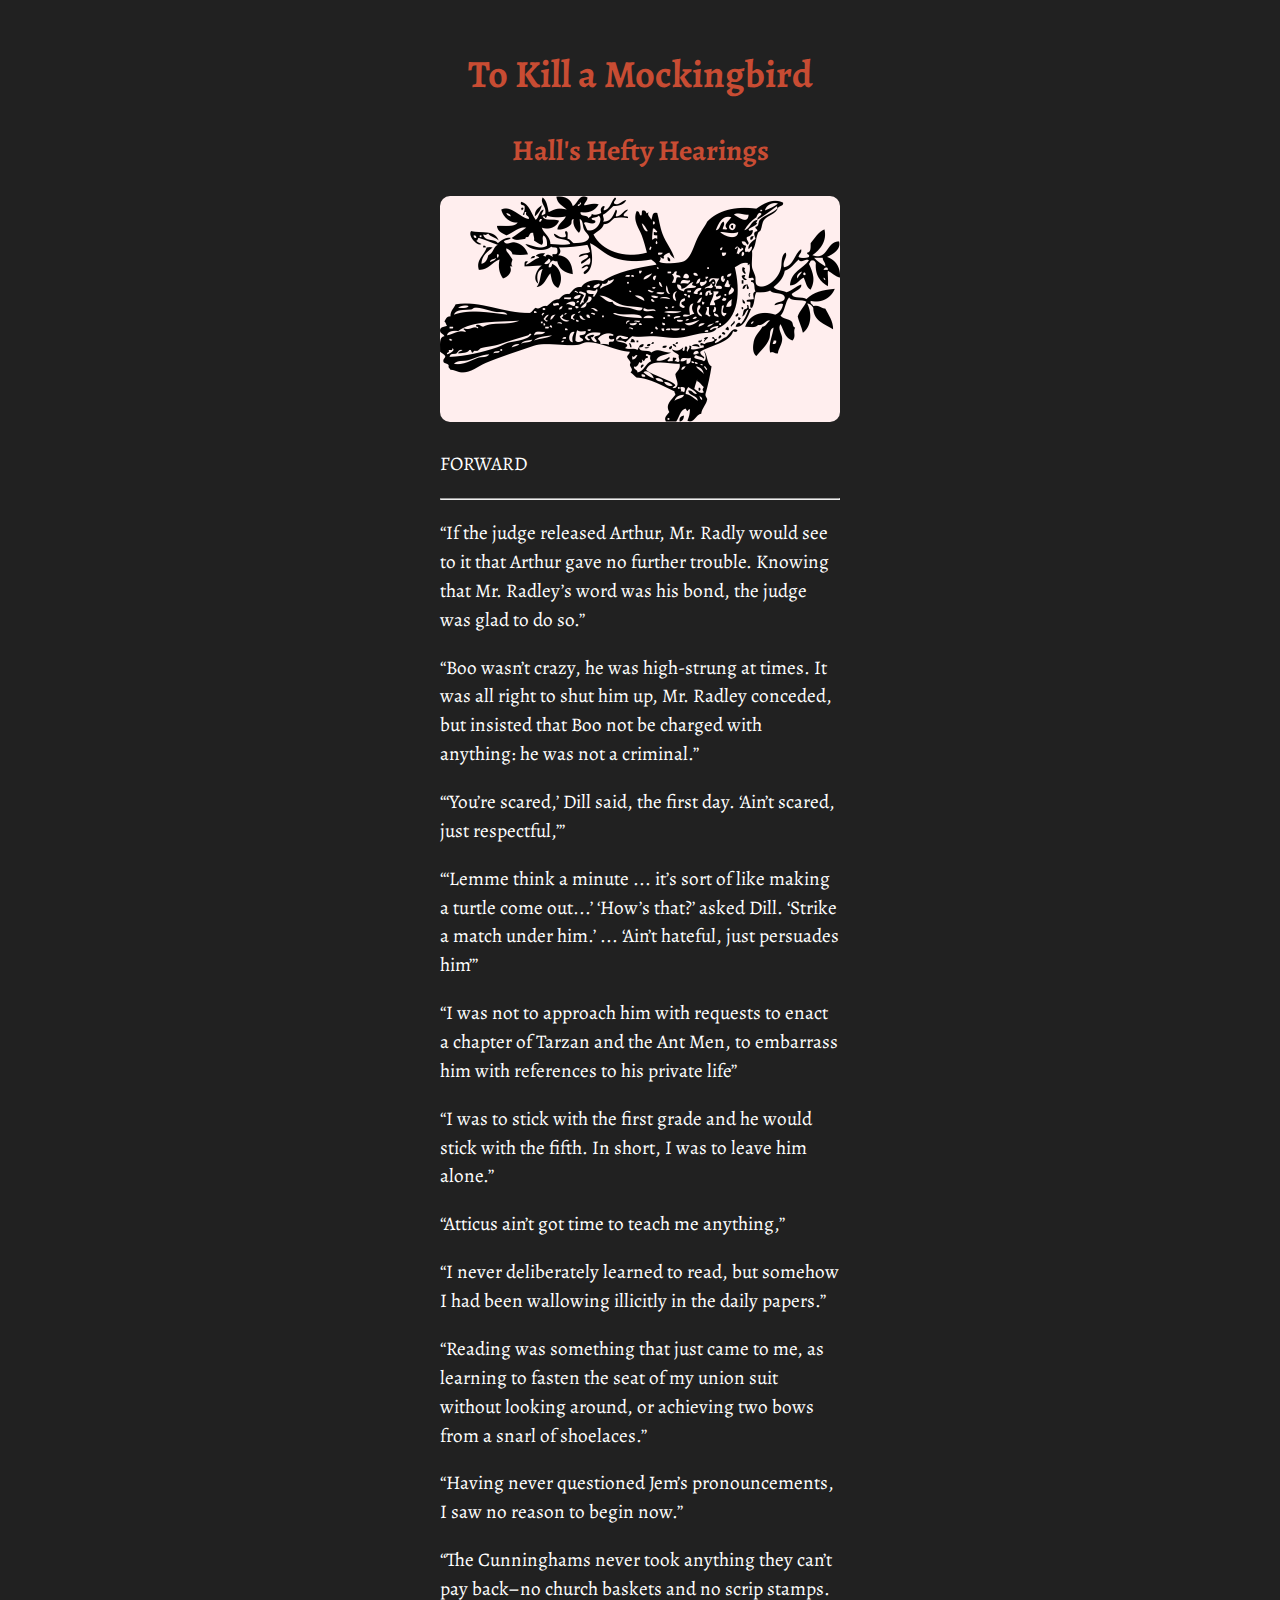
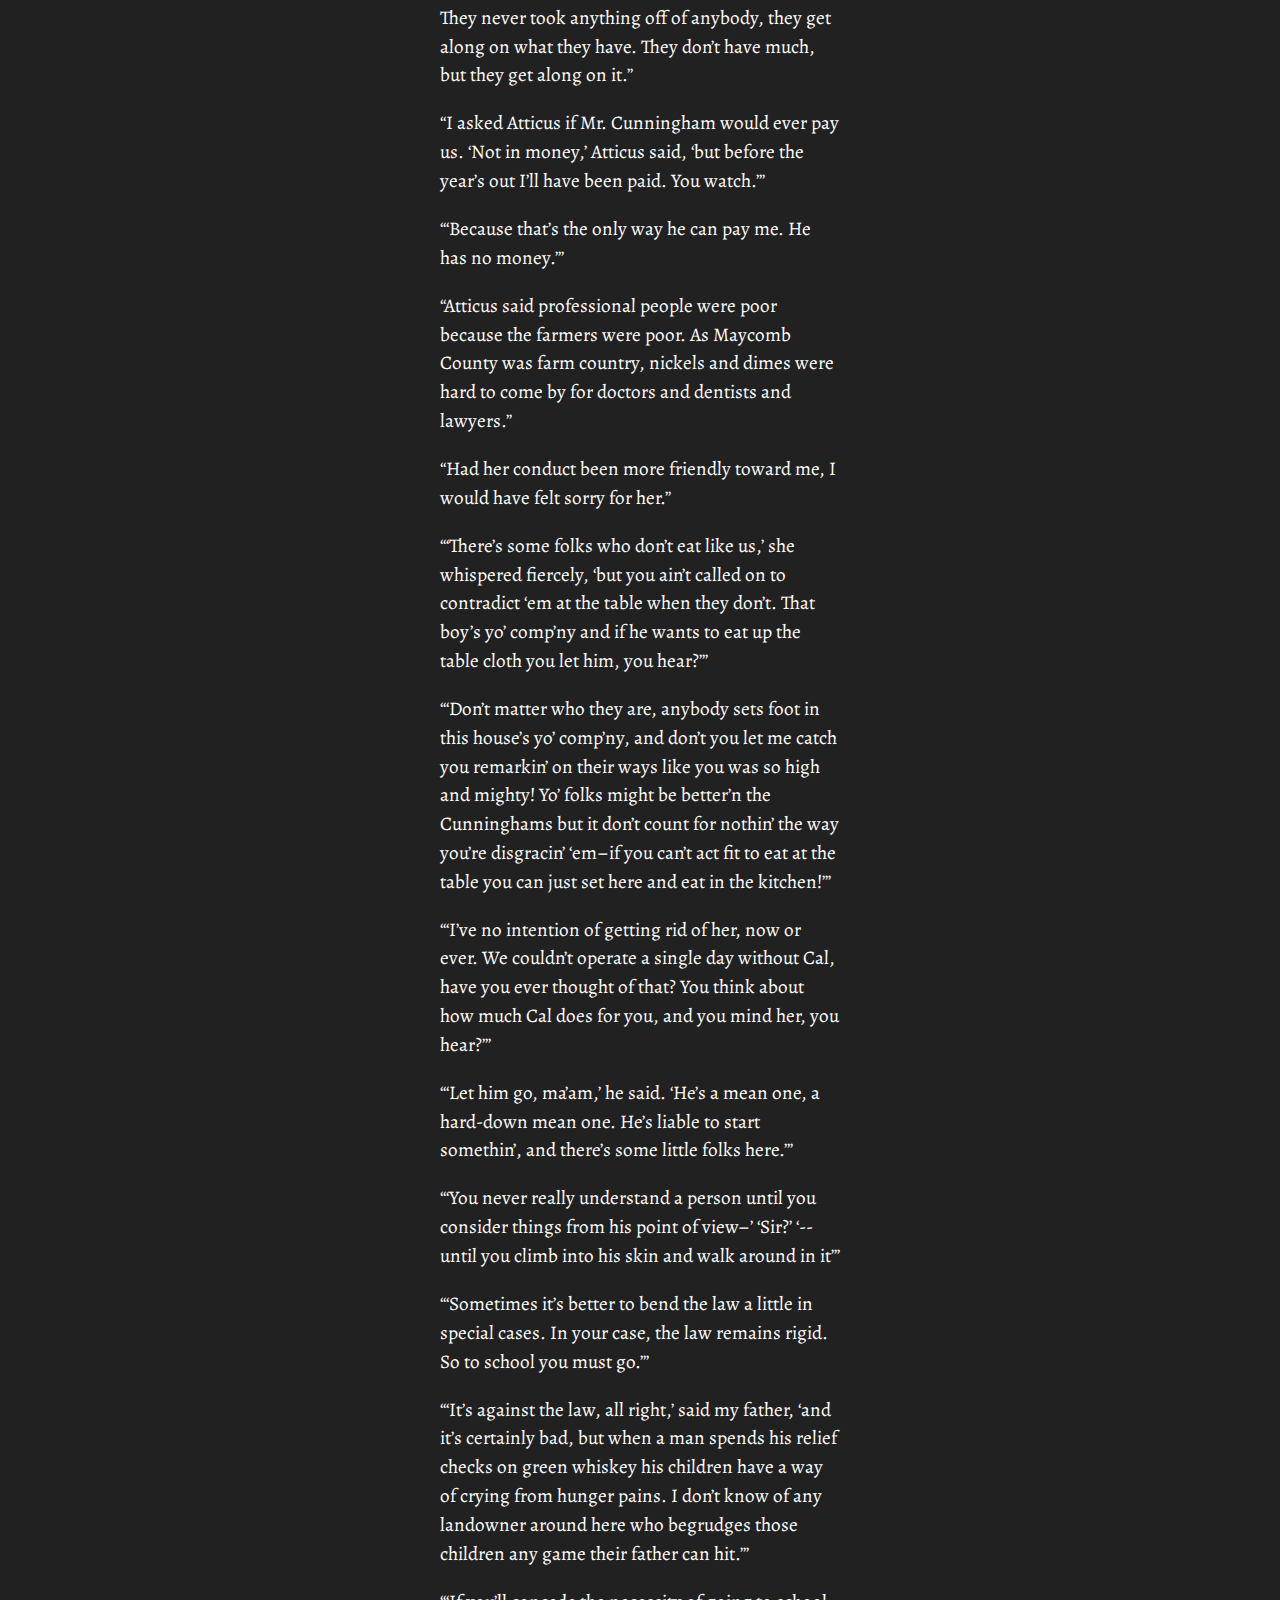
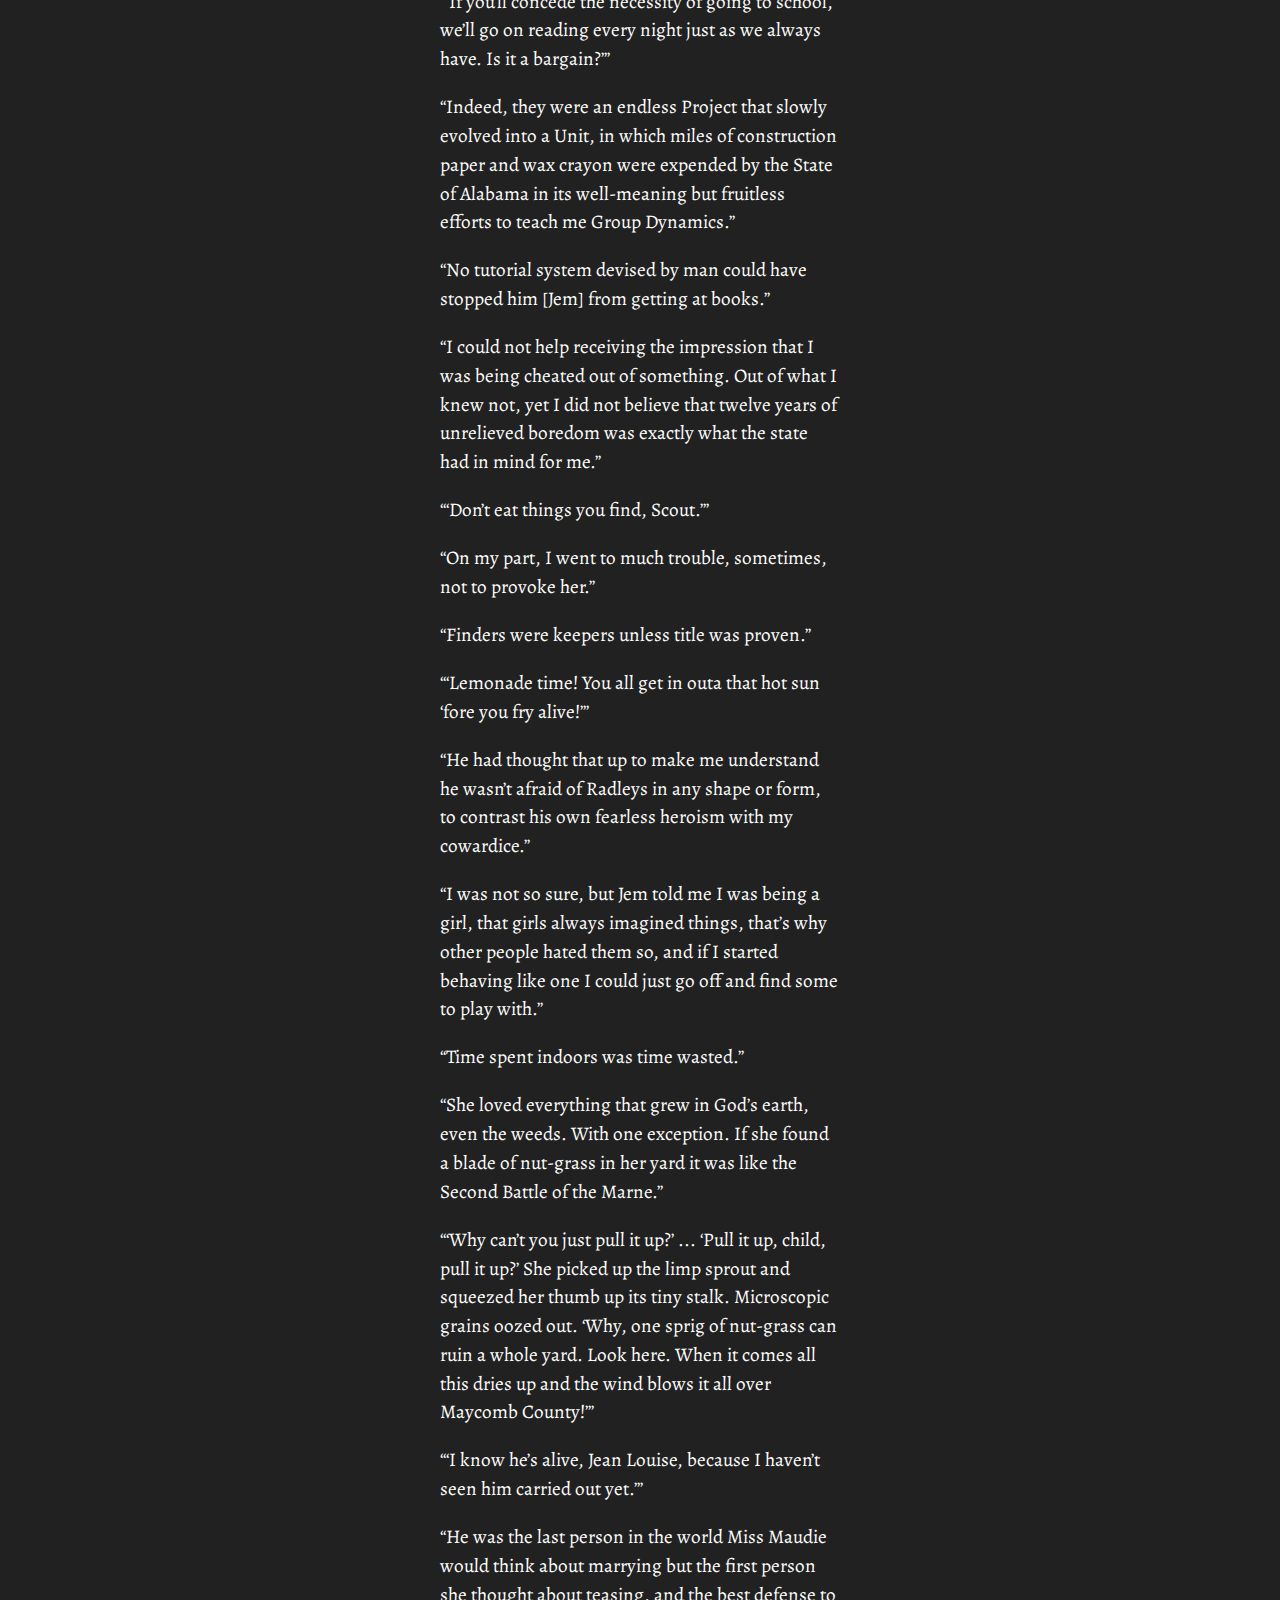
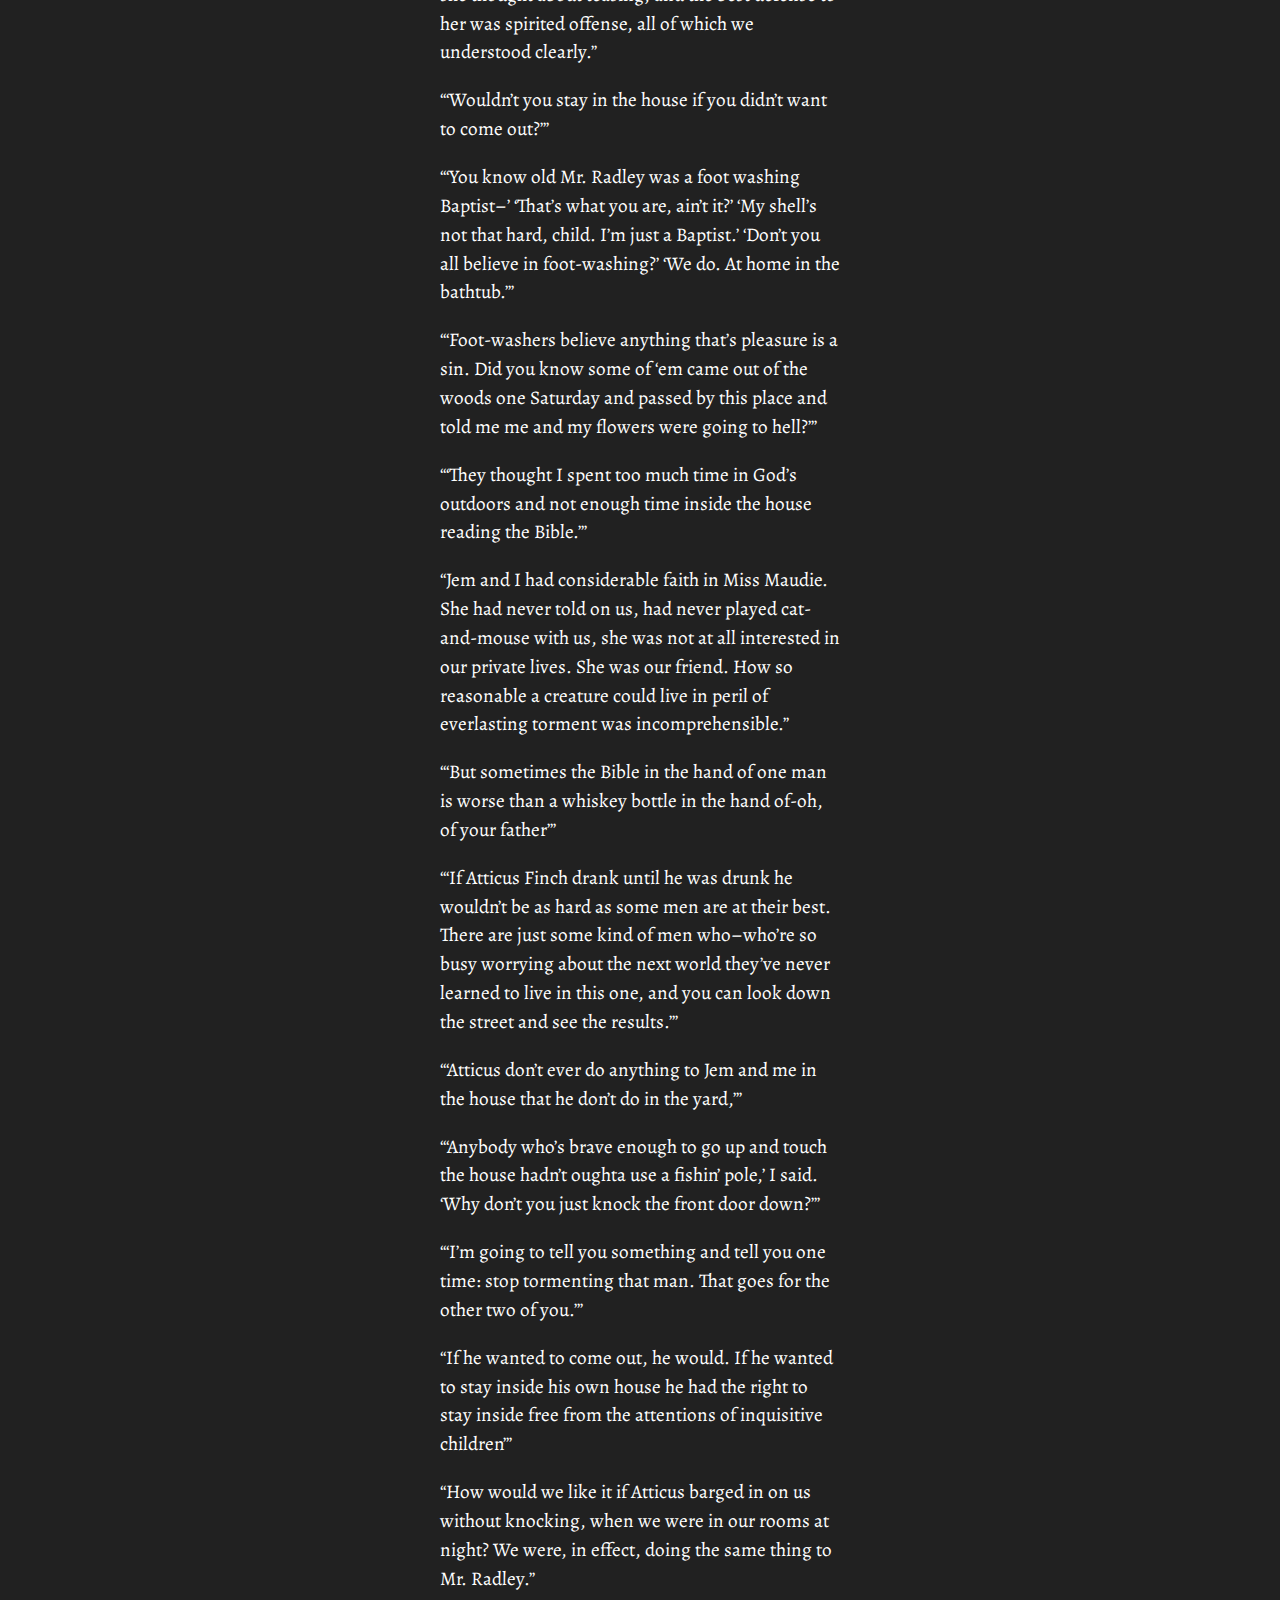
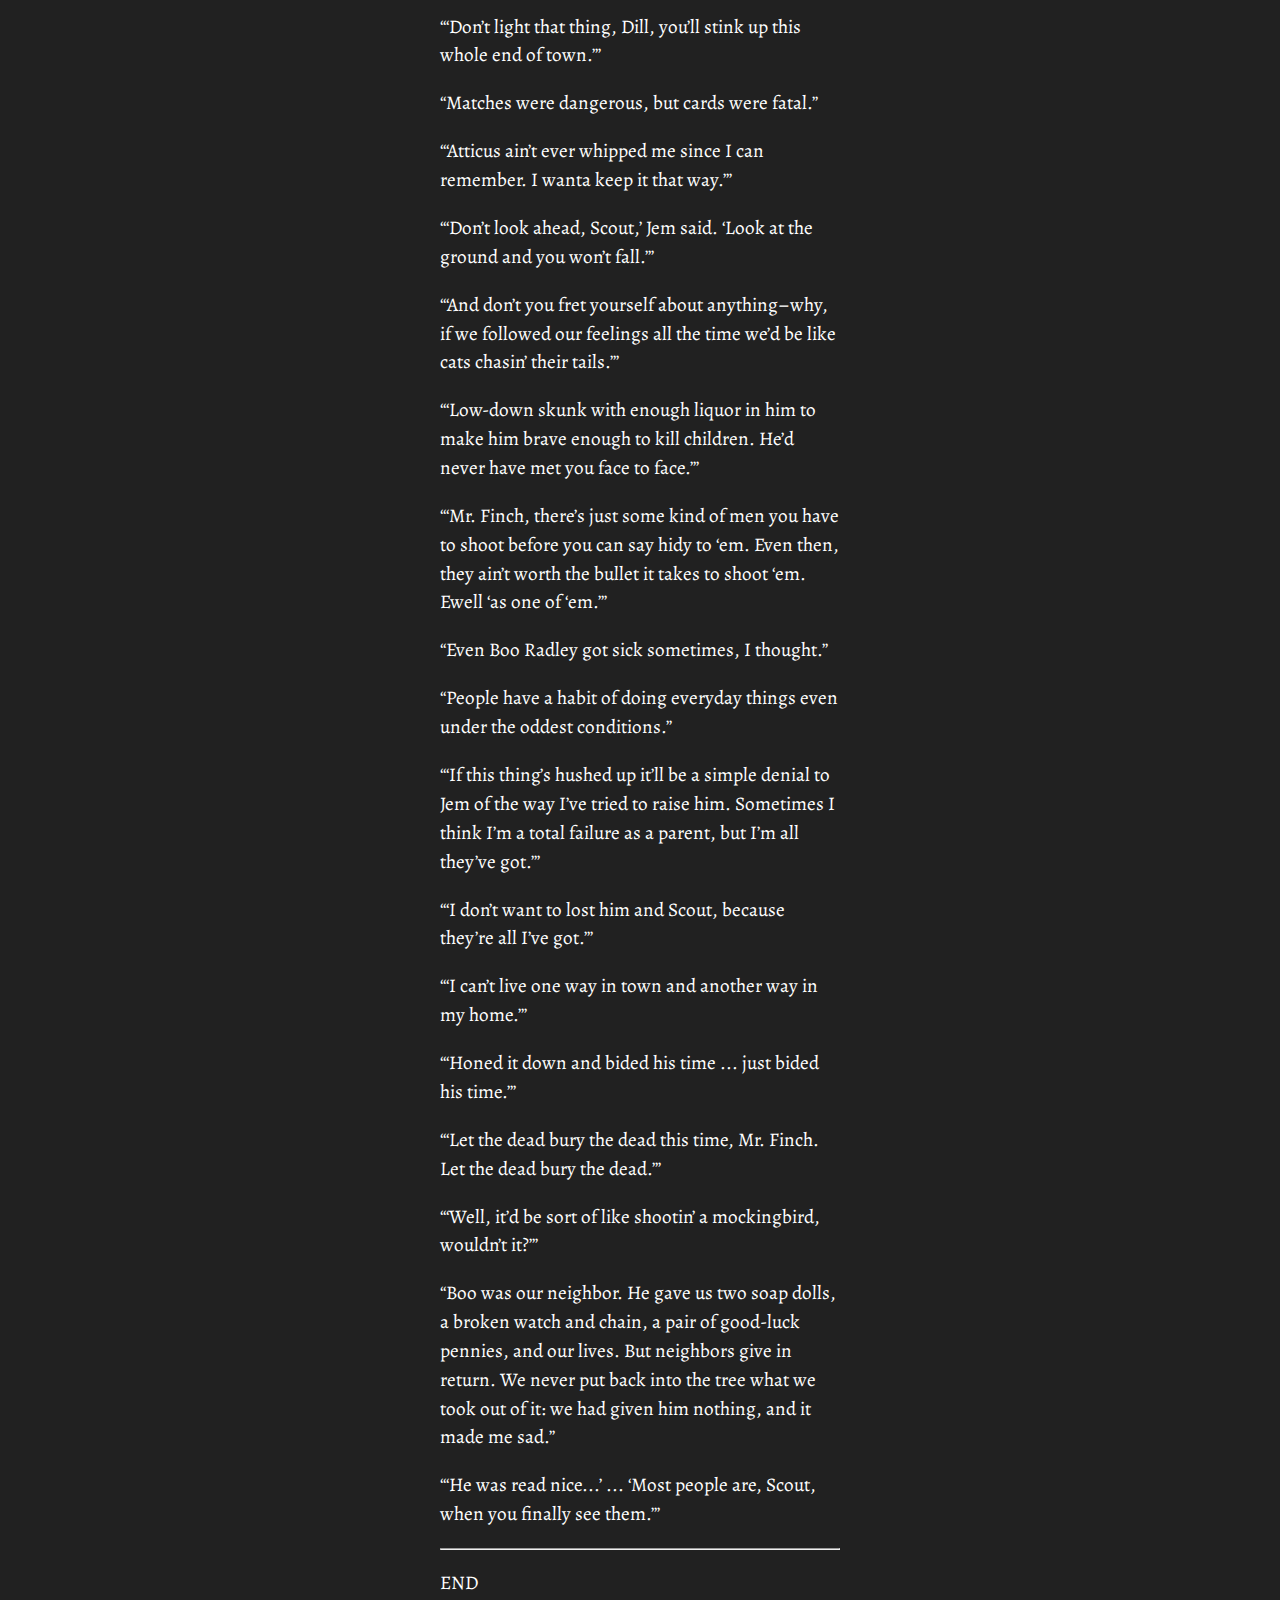
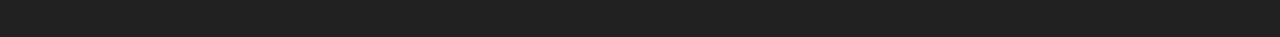
==== index.html @ 0880434d "setup" ====
<!DOCTYPE html>
<html>
<head>
	<meta charset="UTF-8" />
	<meta name="viewport" content="width=device-width, initial-scale=1.0" />
	<link rel="stylesheet" href="CSS/STYLE.css" />
	<link href="https://fonts.googleapis.com/css2?family=Alegreya:ital,wght@0,400..900;1,400..900&display=swap" rel="stylesheet">
	<title>Step's Porfoilio</title>
	<link rel="icon" type="image/x-icon" href="../IMAGES/cat2.jpg">
</head>
<body>
<div class="centre">
  <h1>To Kill a Mockingbird</h1>
<h2>Hall's Hefty Hearings</h2>
<p><img src="IMAGES/tkam.png" alt="Mockingbird Image" /></p>
<p>FORWARD</p>
<hr />
<p>“If the judge released Arthur, Mr. Radly would see to it that Arthur gave no further trouble.  Knowing that Mr. Radley’s word was his bond, the judge was glad to do so.”</p>
<p>“Boo wasn’t crazy, he was high-strung at times.  It was all right to shut him up, Mr. Radley conceded, but insisted that Boo not be charged with anything: he was not a criminal.”</p>
<p>“‘You’re scared,’ Dill said, the first day.  ‘Ain’t scared, just respectful,’”</p>
<p>“‘Lemme think a minute ... it’s sort of like making a turtle come out...’ ‘How’s that?’ asked Dill. ‘Strike a match under him.’ ... ‘Ain’t hateful, just persuades him’”</p>
<p>“I was not to approach him with requests to enact a chapter of Tarzan and the Ant Men, to embarrass him with references to his private life”</p>
<p>“I was to stick with the first grade and he would stick with the fifth.  In short, I was to leave him alone.”</p>
<p>“Atticus ain’t got time to teach me anything,”</p>
<p>“I never deliberately learned to read, but somehow I had been wallowing illicitly in the daily papers.”</p>
<p>“Reading was something that just came to me, as learning to fasten the seat of my union suit without looking around, or achieving two bows from a snarl of shoelaces.”</p>
<p>“Having never questioned Jem’s pronouncements, I saw no reason to begin now.”</p>
<p>“The Cunninghams never took anything they can’t pay back–no church baskets and no scrip stamps.  They never took anything off of anybody, they get along on what they have.  They don’t have much, but they get along on it.”</p>
<p>“I asked Atticus if Mr. Cunningham would ever pay us. ‘Not in money,’ Atticus said, ‘but before the year’s out I’ll have been paid.  You watch.’”</p>
<p>“‘Because that’s the only way he can pay me.  He has no money.’”</p>
<p>“Atticus said professional people were poor because the farmers were poor.  As Maycomb County was farm country, nickels and dimes were hard to come by for doctors and dentists and lawyers.”</p>
<p>“Had her conduct been more friendly toward me, I would have felt sorry for her.”</p>
<p>“‘There’s some folks who don’t eat like us,’ she whispered fiercely, ‘but you ain’t called on to contradict ‘em at the table when they don’t.  That boy’s yo’ comp’ny and if he wants to eat up the table cloth you let him, you hear?’”</p>
<p>“‘Don’t matter who they are, anybody sets foot in this house’s yo’ comp’ny, and don’t you let me catch you remarkin’ on their ways like you was so high and mighty!  Yo’ folks might be better’n the Cunninghams but it don’t count for nothin’ the way you’re disgracin’ ‘em–if you can’t act fit to eat at the table you can just set here and eat in the kitchen!’”</p>
<p>“‘I’ve no intention of getting rid of her, now or ever.  We couldn’t operate a single day without Cal, have you ever thought of that?  You think about how much Cal does for you, and you mind her, you hear?’”</p>
<p>“‘Let him go, ma’am,’ he said. ‘He’s a mean one, a hard-down mean one.  He’s liable to start somethin’, and there’s some little folks here.’”</p>
<p>“‘You never really understand a person until you consider things from his point of view–’  ‘Sir?’ ‘--until you climb into his skin and walk around in it’”</p>
<p>“‘Sometimes it’s better to bend the law a little in special cases.  In your case, the law remains rigid.  So to school you must go.’”</p>
<p>“‘It’s against the law, all right,’ said my father, ‘and it’s certainly bad, but when a man spends his relief checks on green whiskey his children have a way of crying from hunger pains.  I don’t know of any landowner around here who begrudges those children any game their father can hit.’”</p>
<p>“‘If you’ll concede the necessity of going to school, we’ll go on reading every night just as we always have.  Is it a bargain?’”</p>
<p>“Indeed, they were an endless Project that slowly evolved into a Unit, in which miles of construction paper and wax crayon were expended by the State of Alabama in its well-meaning but fruitless efforts to teach me Group Dynamics.”</p>
<p>“No tutorial system devised by man could have stopped him [Jem] from getting at books.”</p>
<p>“I could not help receiving the impression that I was being cheated out of something.  Out of what I knew not, yet I did not believe that twelve years of unrelieved boredom was exactly what the state had in mind for me.”</p>
<p>“‘Don’t eat things you find, Scout.’”</p>
<p>“On my part, I went to much trouble, sometimes, not to provoke her.”</p>
<p>“Finders were keepers unless title was proven.”</p>
<p>“‘Lemonade time! You all get in outa that hot sun ‘fore you fry alive!’”</p>
<p>“He had thought that up to make me understand he wasn’t afraid of Radleys in any shape or form, to contrast his own fearless heroism with my cowardice.”</p>
<p>“I was not so sure, but Jem told me I was being a girl, that girls always imagined things, that’s why other people hated them so, and if I started behaving like one I could just go off and find some to play with.”</p>
<p>“Time spent indoors was time wasted.”</p>
<p>“She loved everything that grew in God’s earth, even the weeds.  With one exception.  If she found a blade of nut-grass in her yard it was like the Second Battle of the Marne.”</p>
<p>“‘Why can’t you just pull it up?’ ... ‘Pull it up, child, pull it up?’ She picked up the limp sprout and squeezed her thumb up its tiny stalk.  Microscopic grains oozed out.  ‘Why, one sprig of nut-grass can ruin a whole yard.  Look here.  When it comes all this dries up and the wind blows it all over Maycomb County!’”</p>
<p>“‘I know he’s alive, Jean Louise, because I haven’t seen him carried out yet.’”</p>
<p>“He was the last person in the world Miss Maudie would think about marrying but the first person she thought about teasing, and the best defense to her was spirited offense, all of which we understood clearly.”</p>
<p>“‘Wouldn’t you stay in the house if you didn’t want to come out?’”</p>
<p>“‘You know old Mr. Radley was a foot washing Baptist–’ ‘That’s what you are, ain’t it?’ ‘My shell’s not that hard, child.  I’m just a Baptist.’ ‘Don’t you all believe in foot-washing?’ ‘We do. At home in the bathtub.’”</p>
<p>“‘Foot-washers believe anything that’s pleasure is a sin.  Did you know some of ‘em came out of the woods one Saturday and passed by this place and told me me and my flowers were going to hell?’”</p>
<p>“‘They thought I spent too much time in God’s outdoors and not enough time inside the house reading the Bible.’”</p>
<p>“Jem and I had considerable faith in Miss Maudie.  She had never told on us, had never played cat-and-mouse with us, she was not at all interested in our private lives.  She was our friend.  How so reasonable a creature could live in peril of everlasting torment was incomprehensible.”</p>
<p>“‘But sometimes the Bible in the hand of one man is worse than a whiskey bottle in the hand of-oh, of your father’”</p>
<p>“‘If Atticus Finch drank until he was drunk he wouldn’t be as hard as some men are at their best.  There are just some kind of men who–who’re so busy worrying about the next world they’ve never learned to live in this one, and you can look down the street and see the results.’”</p>
<p>“‘Atticus don’t ever do anything to Jem and me in the house that he don’t do in the yard,’”</p>
<p>“‘Anybody who’s brave enough to go up and touch the house hadn’t oughta use a fishin’ pole,’ I said. ‘Why don’t you just knock the front door down?’”</p>
<p>“‘I’m going to tell you something and tell you one time: stop tormenting that man. That goes for the other two of you.’”</p>
<p>“If he wanted to come out, he would.  If he wanted to stay inside his own house he had the right to stay inside free from the attentions of inquisitive children’”</p>
<p>“How would we like it if Atticus barged in on us without knocking, when we were in our rooms at night?  We were, in effect, doing the same thing to Mr. Radley.”</p>
<p>“‘Don’t light that thing, Dill, you’ll stink up this whole end of town.’”</p>
<p>“Matches were dangerous, but cards were fatal.”</p>
<p>“‘Atticus ain’t ever whipped me since I can remember. I wanta keep it that way.’”</p>
<p>“‘Don’t look ahead, Scout,’ Jem said. ‘Look at the ground and you won’t fall.’”</p>
<p>“‘And don’t you fret yourself about anything–why, if we followed our feelings all the time we’d be like cats chasin’ their tails.’”</p>
<p>“‘Low-down skunk with enough liquor in him to make him brave enough to kill children.  He’d never have met you face to face.’”</p>
<p>“‘Mr. Finch, there’s just some kind of men you have to shoot before you can say hidy to ‘em.  Even then, they ain’t worth the bullet it takes to shoot ‘em.  Ewell ‘as one of ‘em.’”</p>
<p>“Even Boo Radley got sick sometimes, I thought.”</p>
<p>“People have a habit of doing everyday things even under the oddest conditions.”</p>
<p>“‘If this thing’s hushed up it’ll be a simple denial to Jem of the way I’ve tried to raise him.  Sometimes I think I’m a total failure as a parent, but I’m all they’ve got.’”</p>
<p>“‘I don’t want to lost him and Scout, because they’re all I’ve got.’”</p>
<p>“‘I can’t live one way in town and another way in my home.’”</p>
<p>“‘Honed it down and bided his time ... just bided his  time.’”</p>
<p>“‘Let the dead bury the dead this time, Mr. Finch.  Let the dead bury the dead.’”</p>
<p>“‘Well, it’d be sort of like shootin’ a mockingbird, wouldn’t it?’”</p>
<p>“Boo was our neighbor.  He gave us two soap dolls, a broken watch and chain, a pair of good-luck pennies, and our lives.  But neighbors give in return.  We never put back into the tree what we took out of it: we had given him nothing, and it made me sad.”</p>
<p>“‘He was read nice...’ ... ‘Most people are, Scout, when you finally see them.’”</p>
<hr />
<p>END</p>
  		</div>
	</body>
</html>
---- CSS/STYLE.css ----
@import url('https://fonts.googleapis.com/css2?family=Courier Prime&display=swap');

:root {
    --width: 400px;
    --font: 'Alegreya', serif;
    --font-scale: 1.2em;
    --background-color: #212121; /* #292929; */
    --heading-color: #c84c33;
    --text-color: #ffffff;
    --link-color: #f1bf8e;
    --visited-color: #c84c33;
    --code-background-color: #545454; /* #242424; */
    --code-color: #ffffff;
    --blockquote-color: #ffffff;
}

body {
    font-family: var(--font);
    font-size: var(--font-scale);
    margin: auto;
    padding: 20px;
    max-width: var(--width);
    text-align: left;
    background-color: var(--background-color);
    word-wrap: break-word;
    overflow-wrap: break-word;
    line-height: 1.5;
    color: var(--text-color);
}

h1, h2, h3, h4, h5, h6 {
    text-align: center;
    font-family: var(--font);
    color: var(--heading-color);
}

a {
    color: var(--link-color);
    cursor: pointer;
    text-decoration: none;
}

a:hover {
    font-weight: 700;
}

strong, b {
    color: var(--heading-color);
}

img {
    max-width: 100%;
	 background-color: #ffeeee;
	 border-radius: 10px;
}

code {
    font-family: monospace;
    padding: 2px;
    background-color: var(--code-background-color);
    color: var(--code-color);
    border-radius: 3px;
}
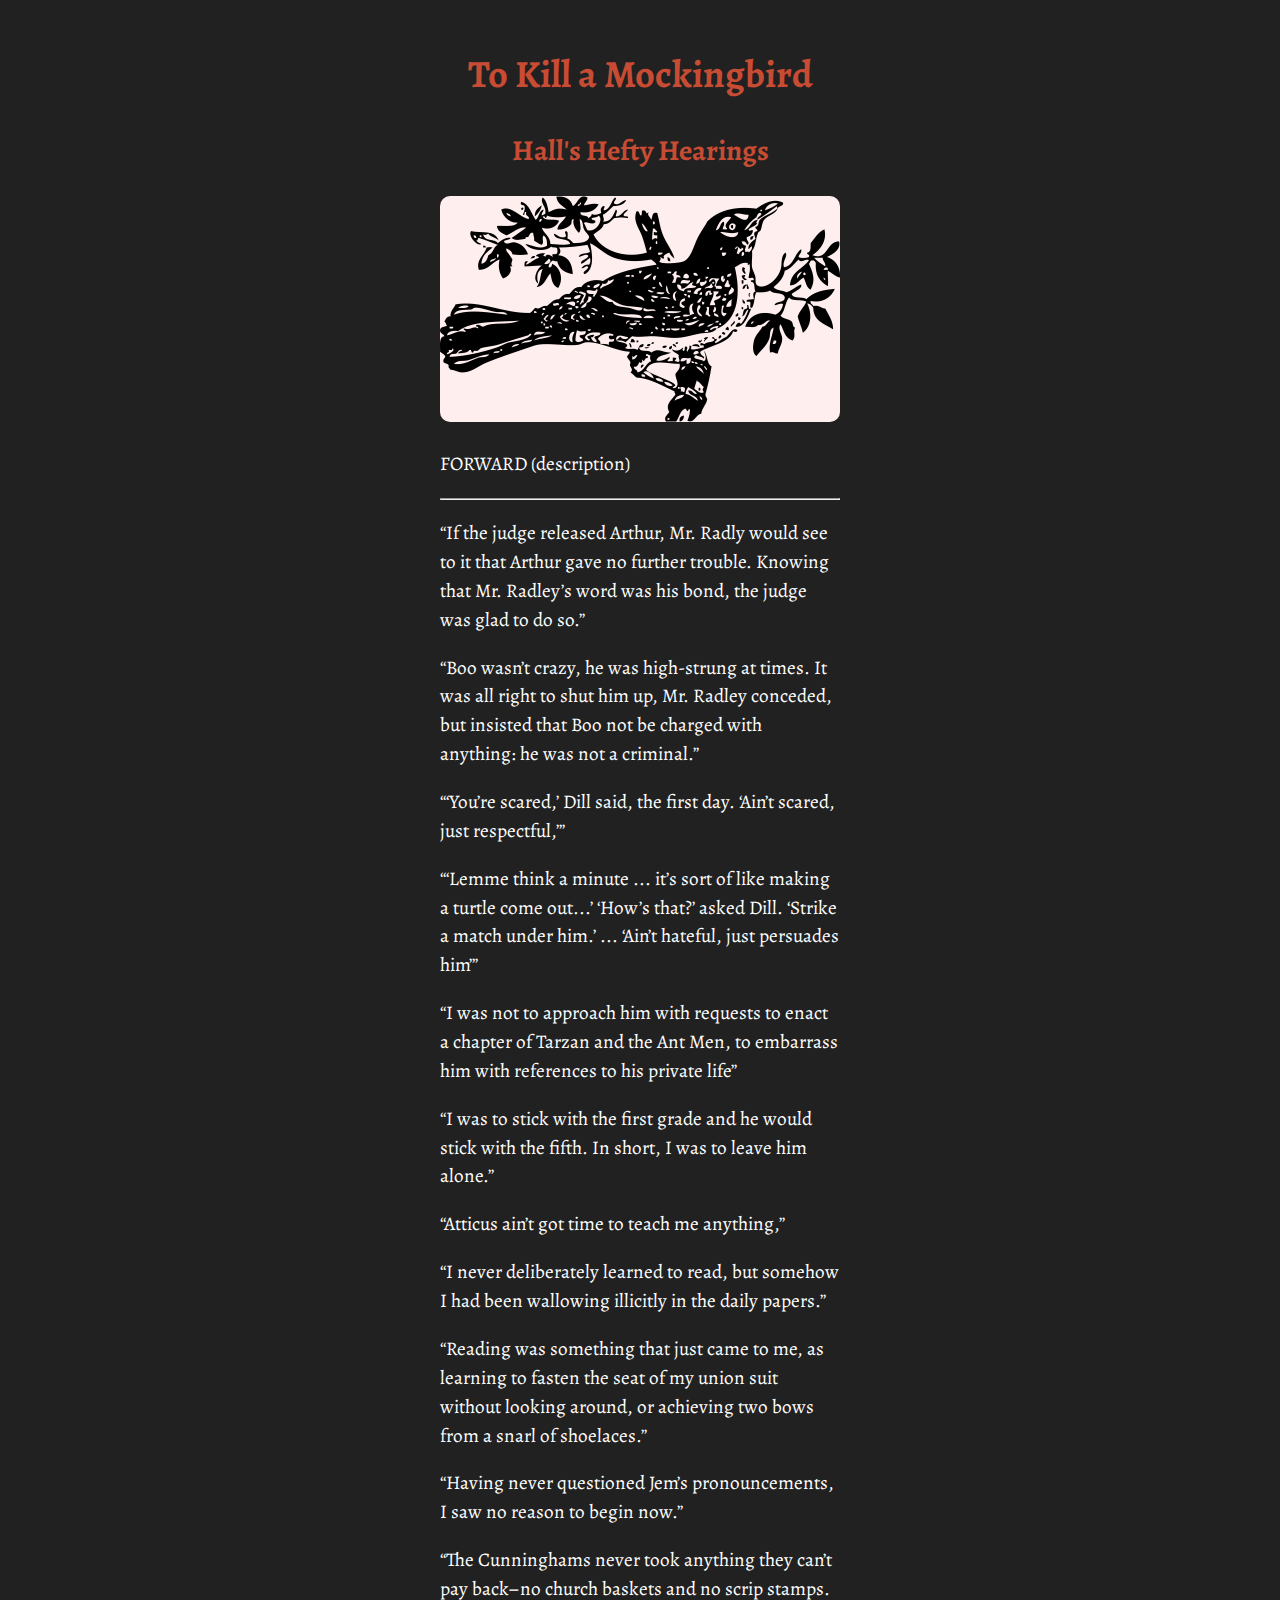
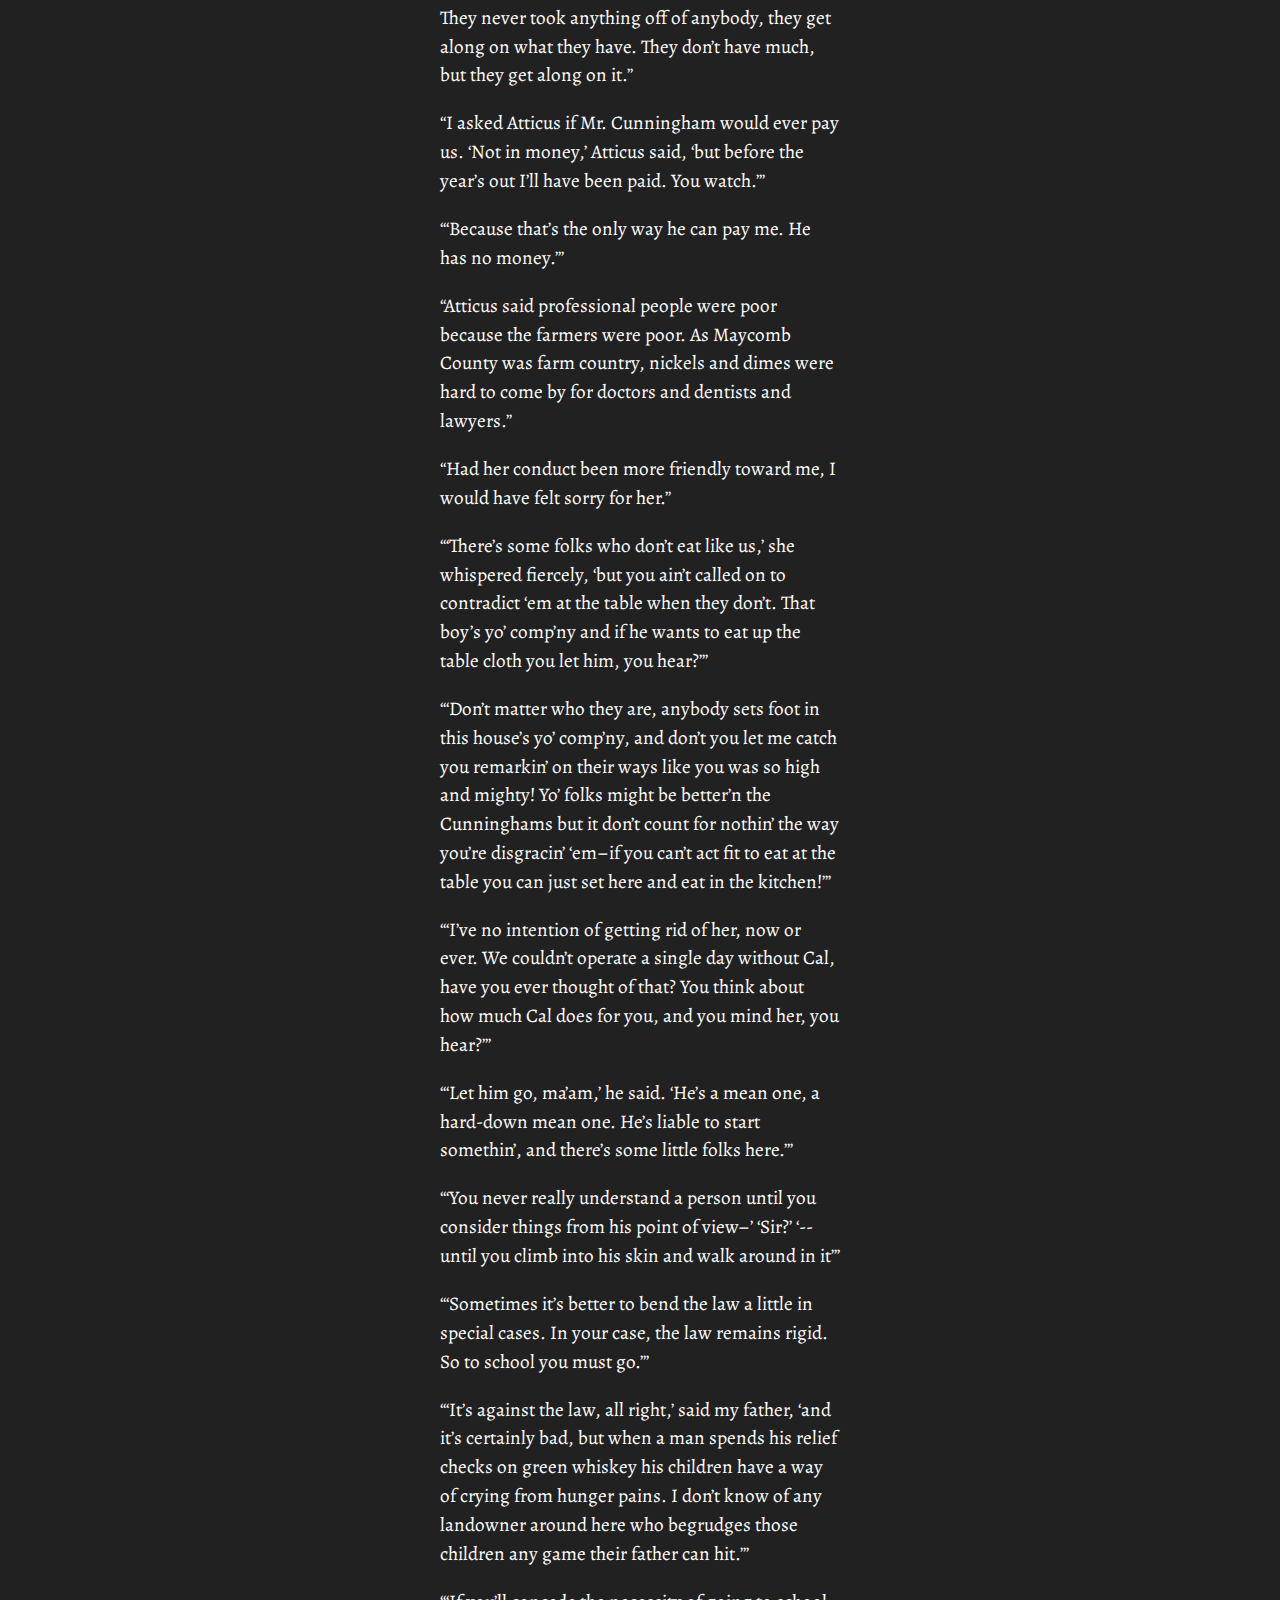
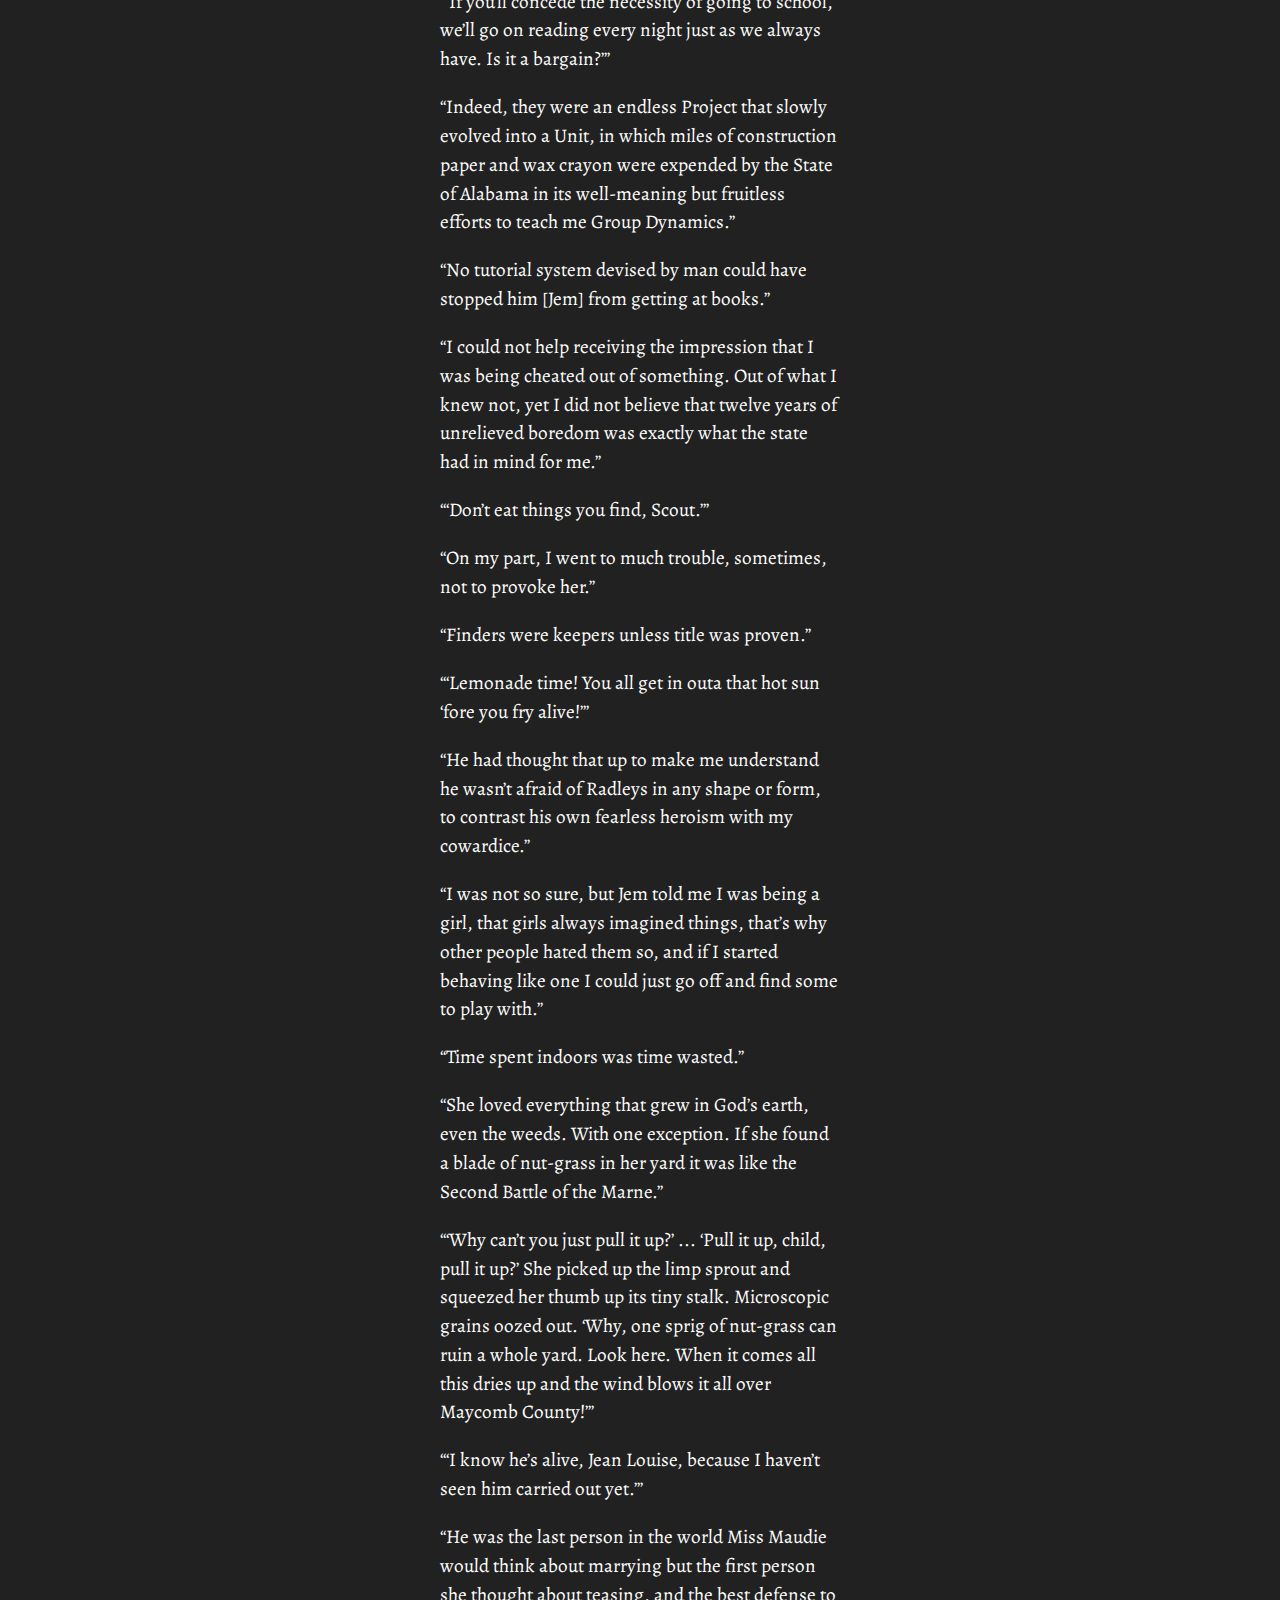
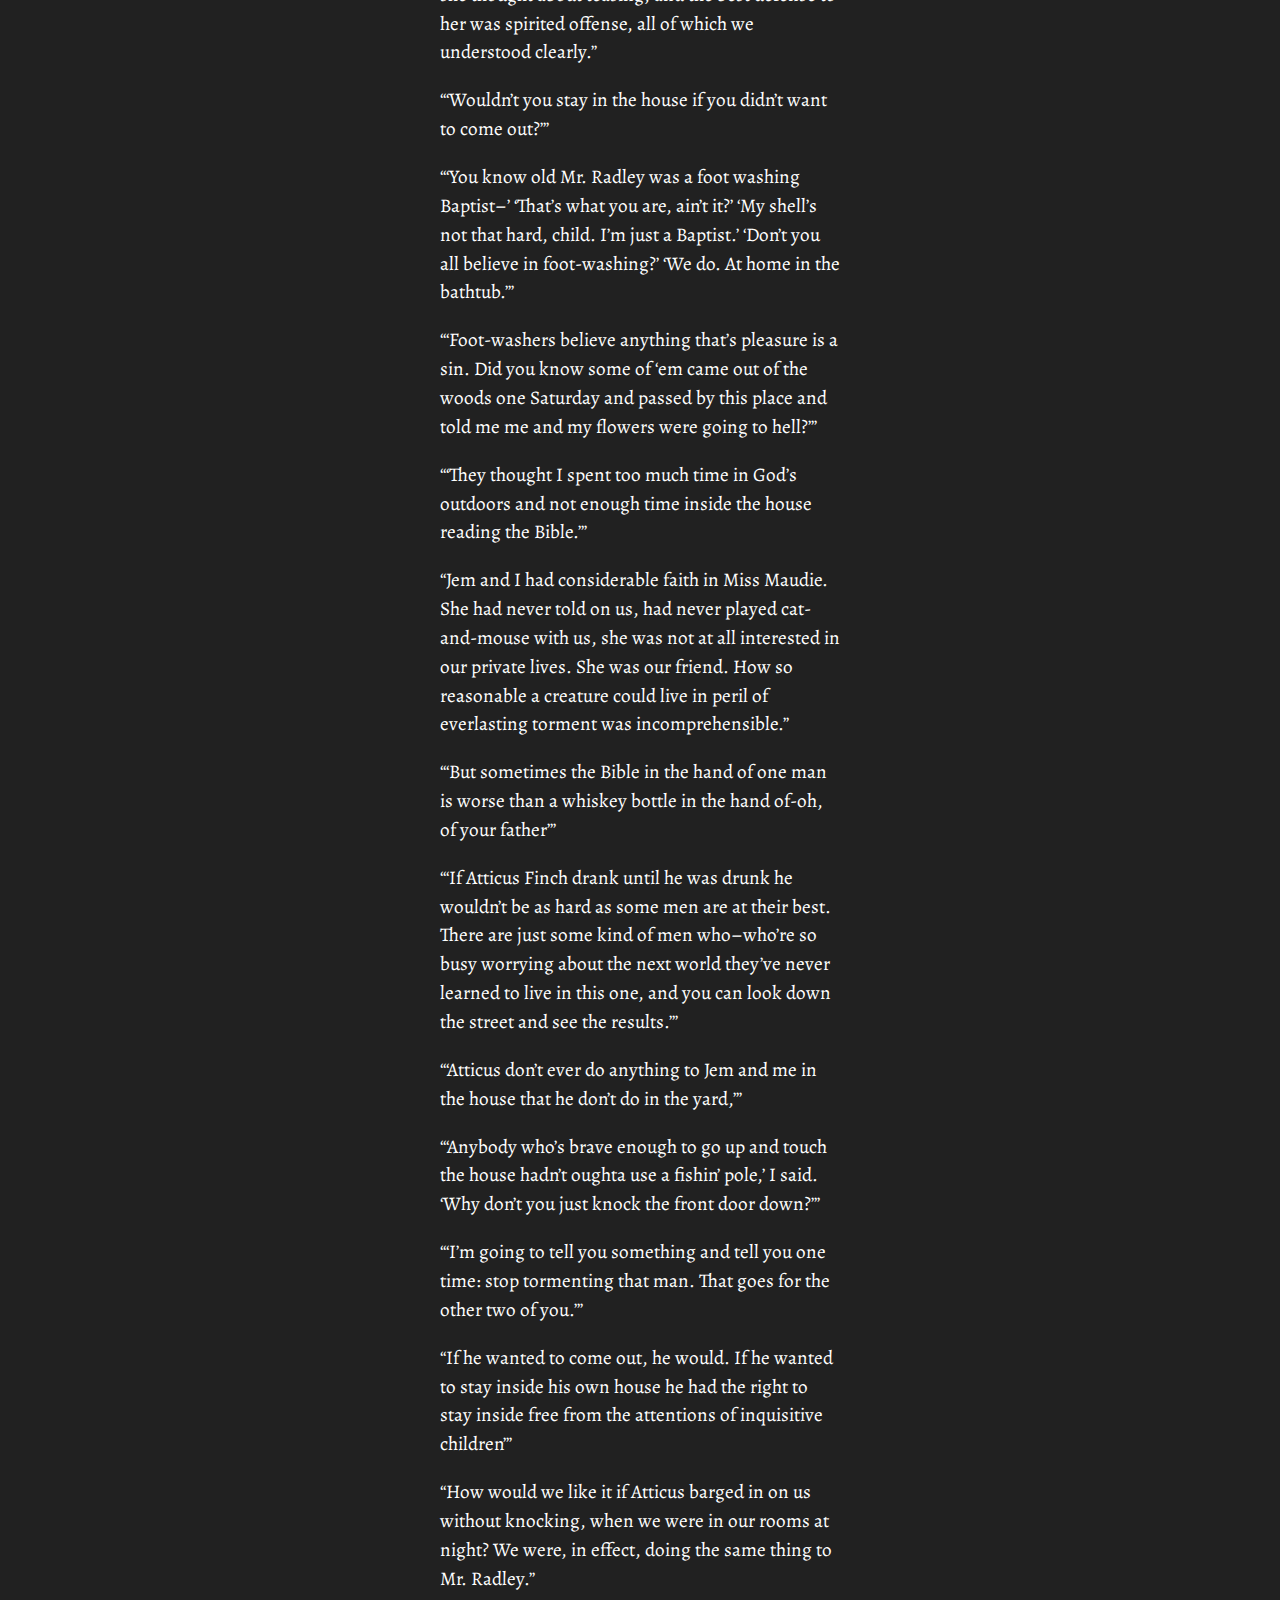
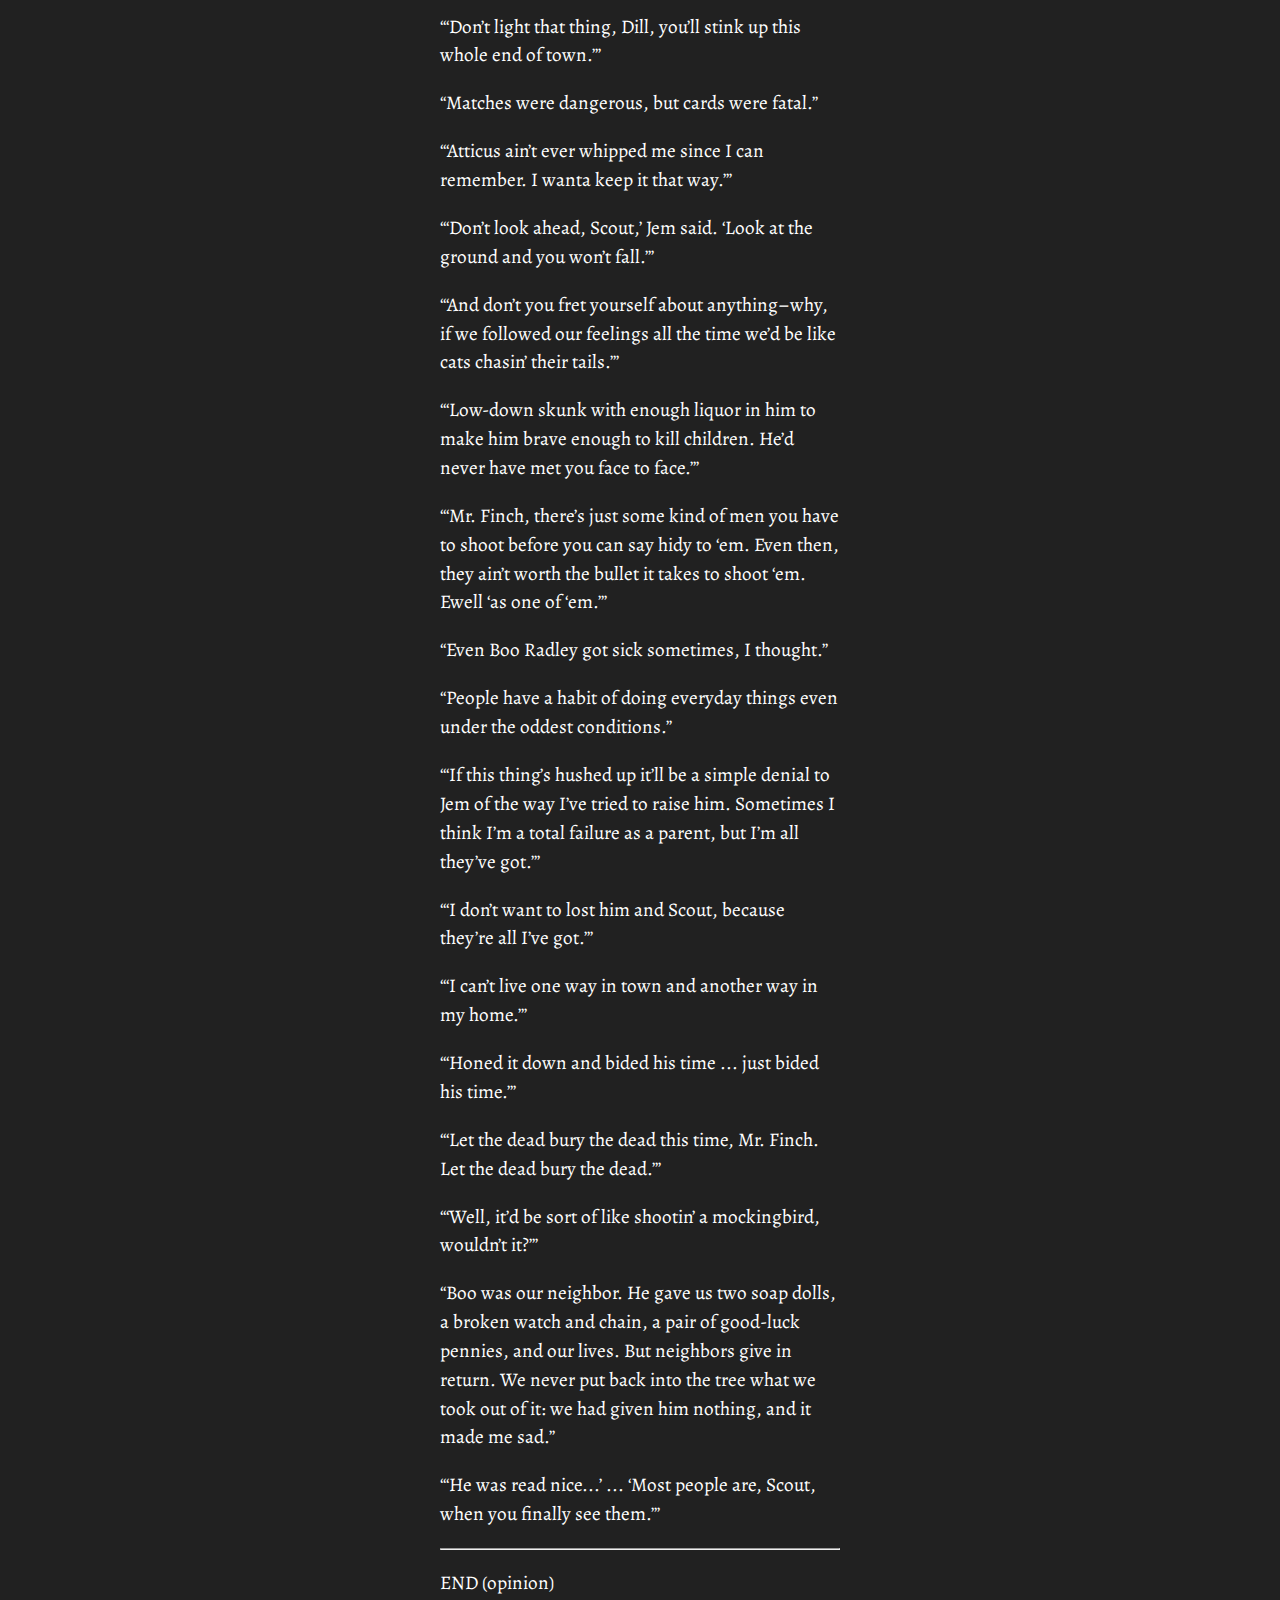
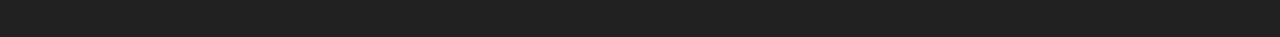
==== commit b25cd981: "update" ====
--- a/index.html
+++ b/index.html
@@ -14,7 +14,7 @@
   <h1>To Kill a Mockingbird</h1>
 <h2>Hall's Hefty Hearings</h2>
 <p><img src="IMAGES/tkam.png" alt="Mockingbird Image" /></p>
-<p>FORWARD</p>
+<p>FORWARD (description)</p>
 <hr />
 <p>“If the judge released Arthur, Mr. Radly would see to it that Arthur gave no further trouble.  Knowing that Mr. Radley’s word was his bond, the judge was glad to do so.”</p>
 <p>“Boo wasn’t crazy, he was high-strung at times.  It was all right to shut him up, Mr. Radley conceded, but insisted that Boo not be charged with anything: he was not a criminal.”</p>
@@ -83,7 +83,7 @@
 <p>“Boo was our neighbor.  He gave us two soap dolls, a broken watch and chain, a pair of good-luck pennies, and our lives.  But neighbors give in return.  We never put back into the tree what we took out of it: we had given him nothing, and it made me sad.”</p>
 <p>“‘He was read nice...’ ... ‘Most people are, Scout, when you finally see them.’”</p>
 <hr />
-<p>END</p>
+<p>END (opinion)</p>
   		</div>
 	</body>
 </html>
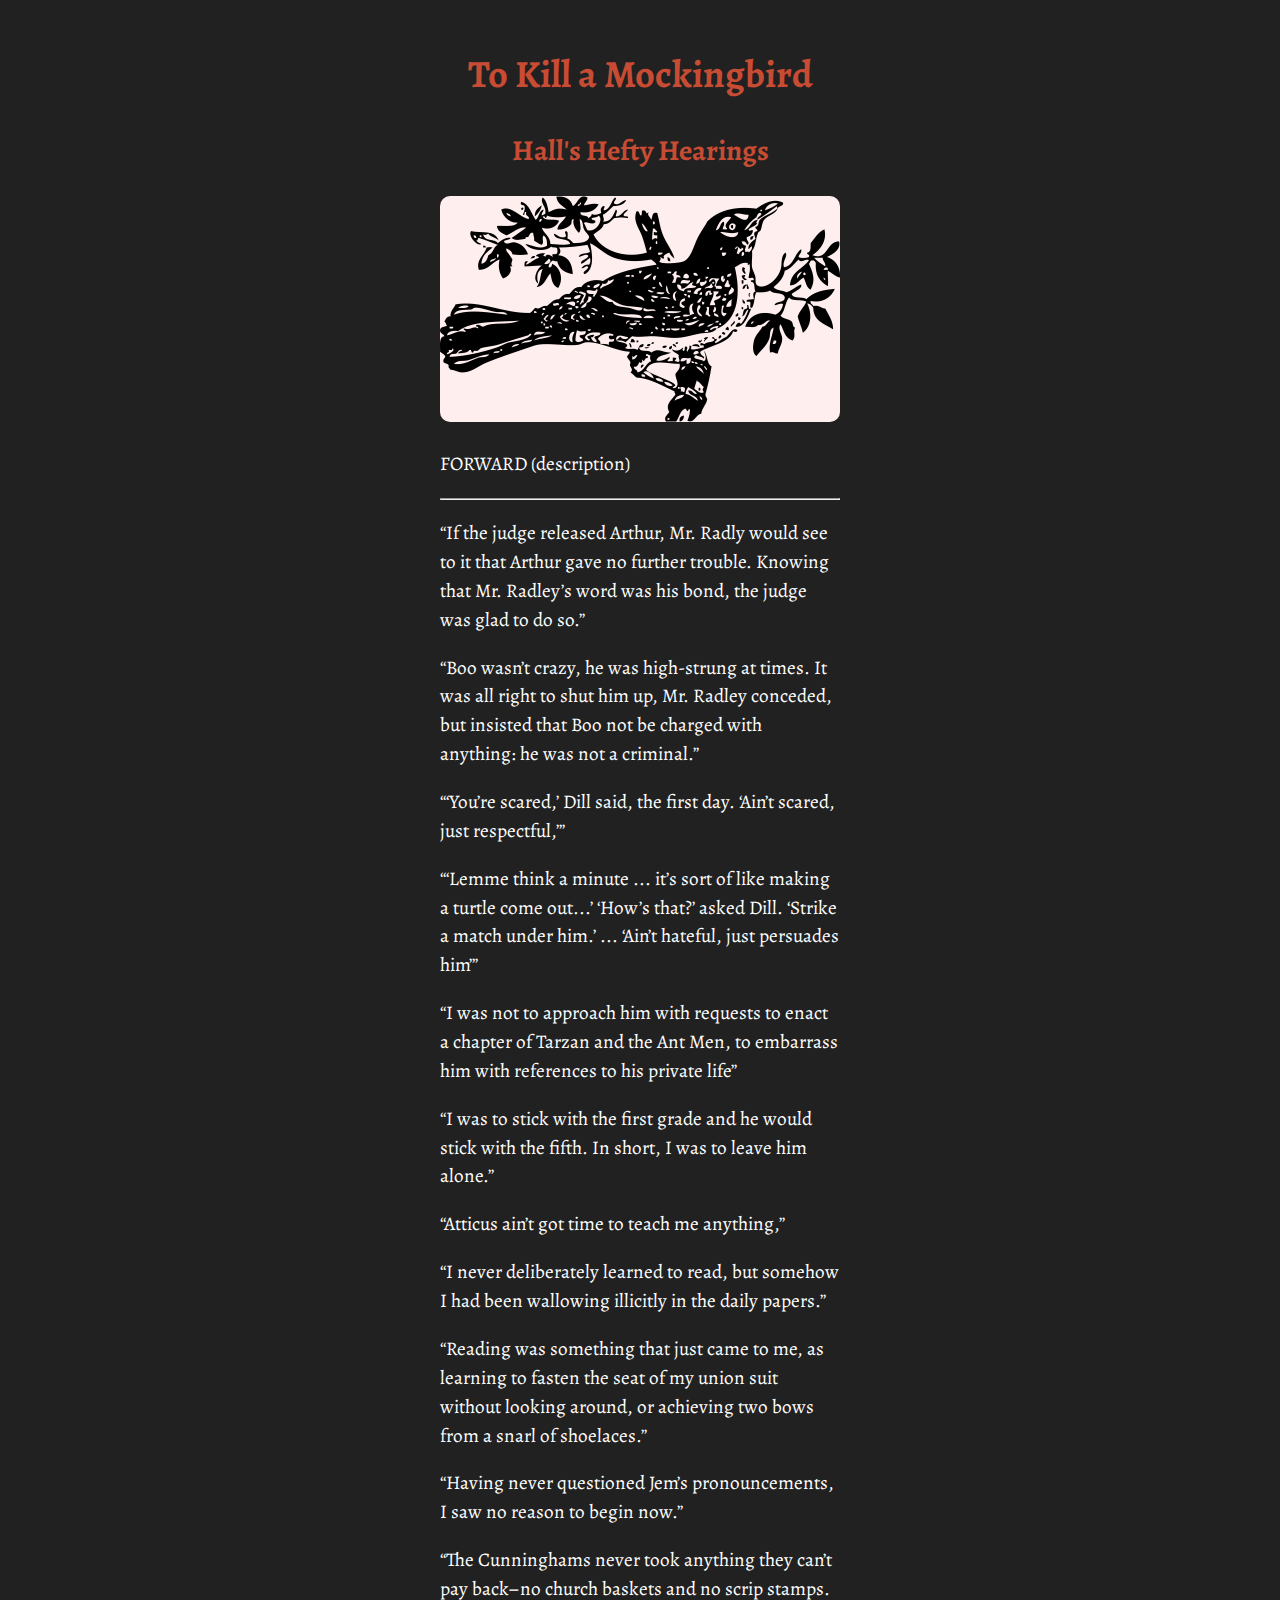
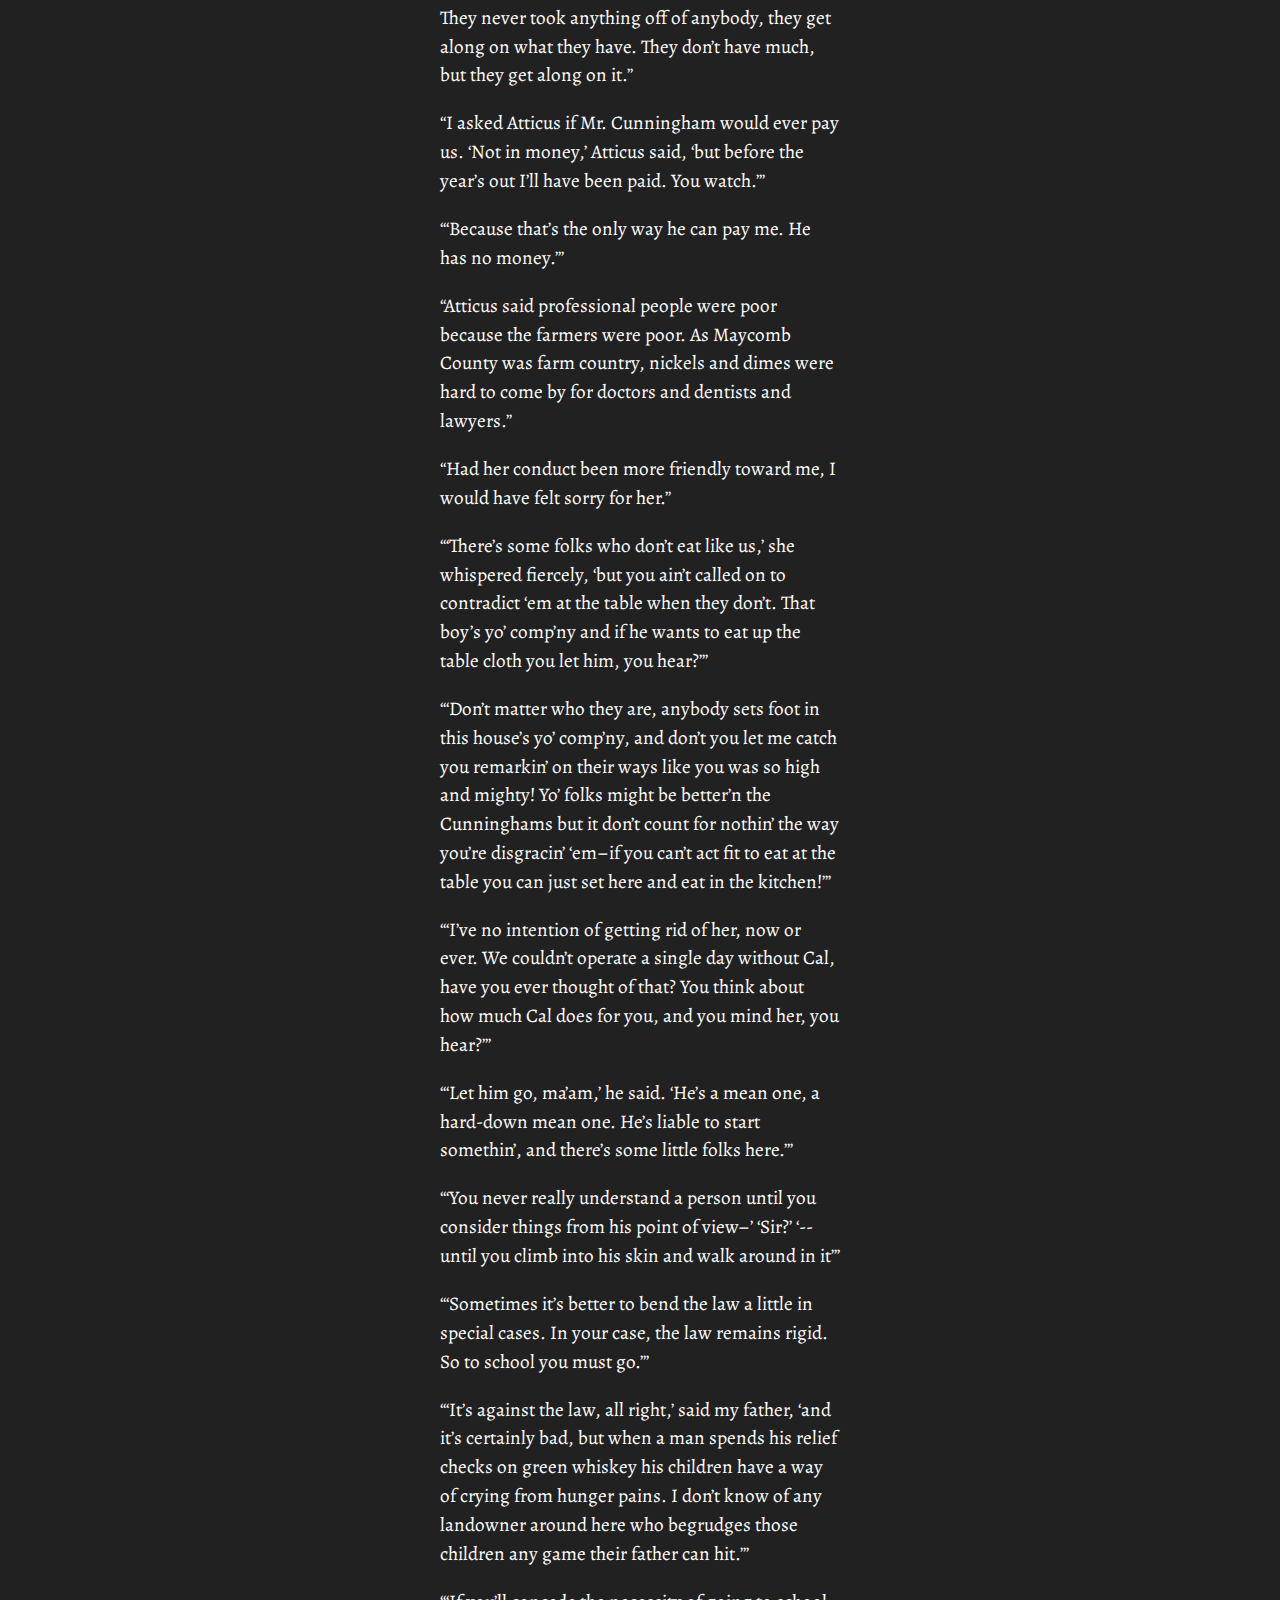
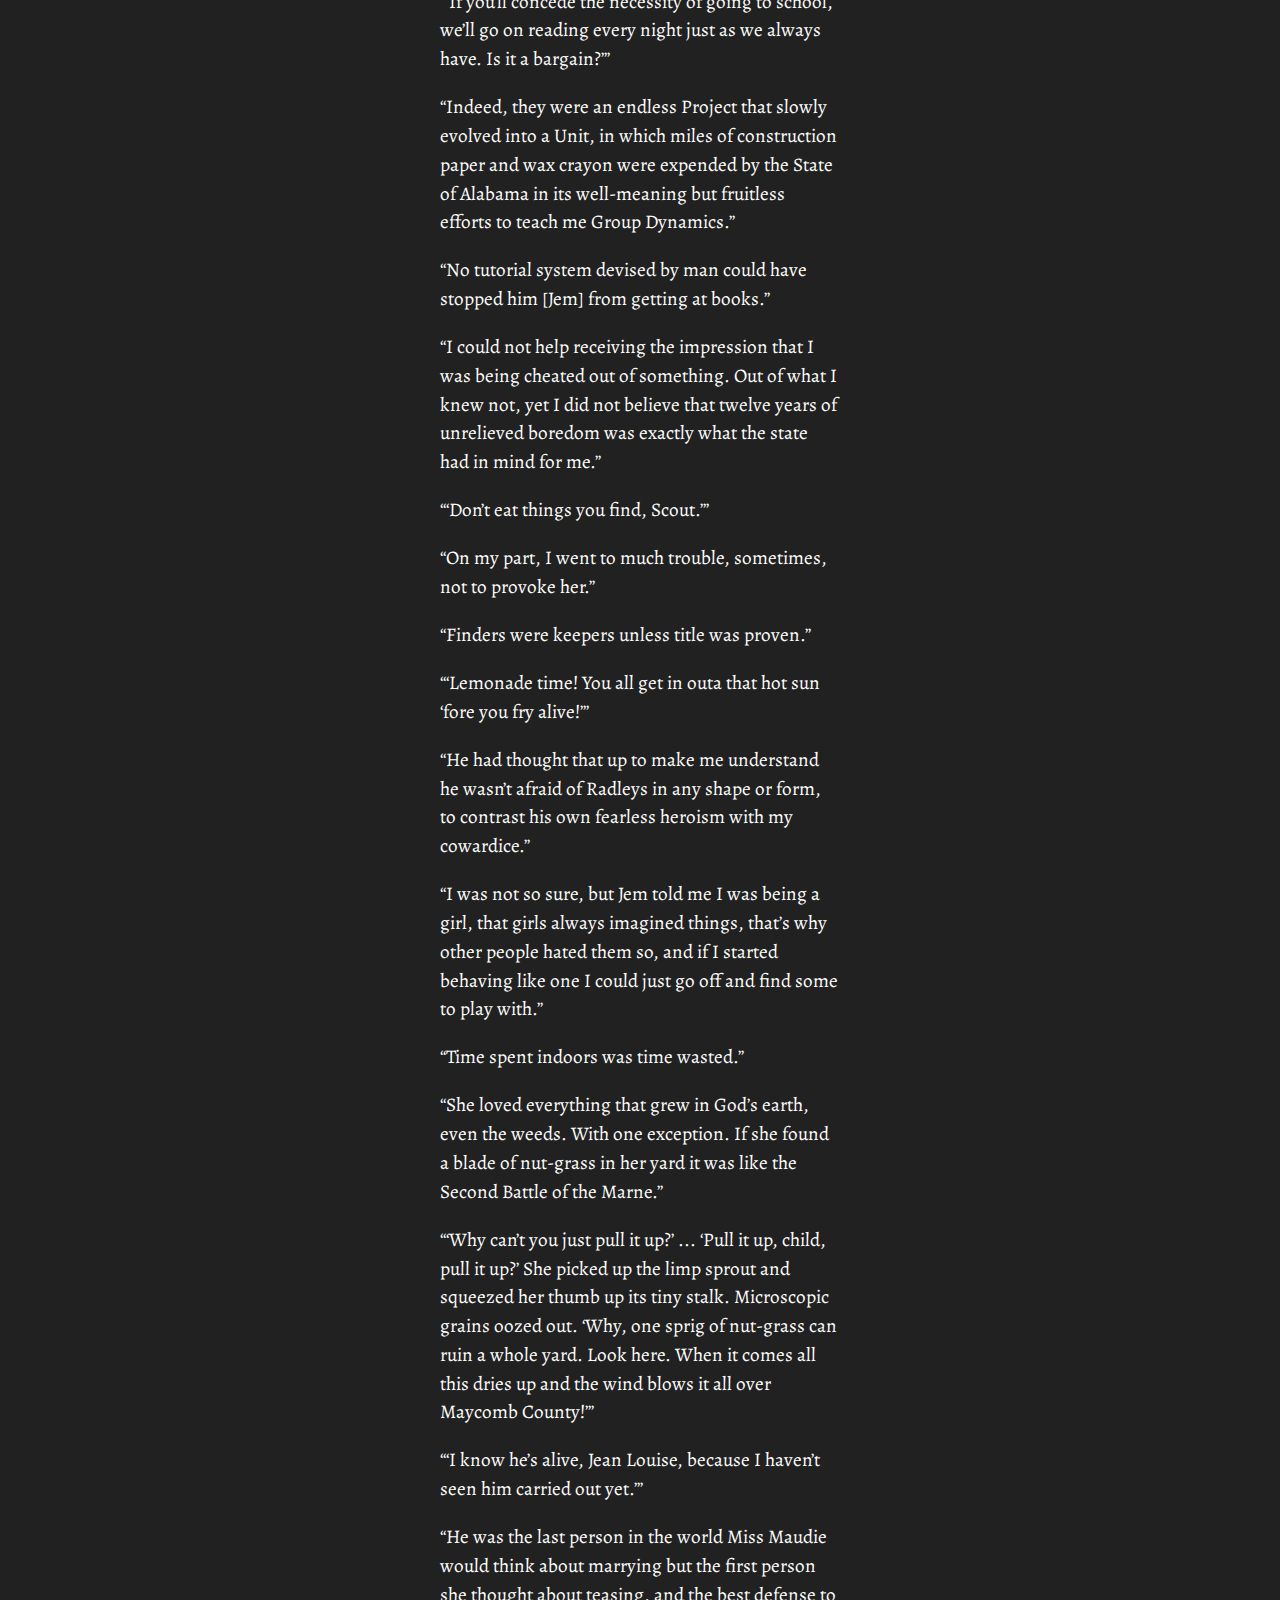
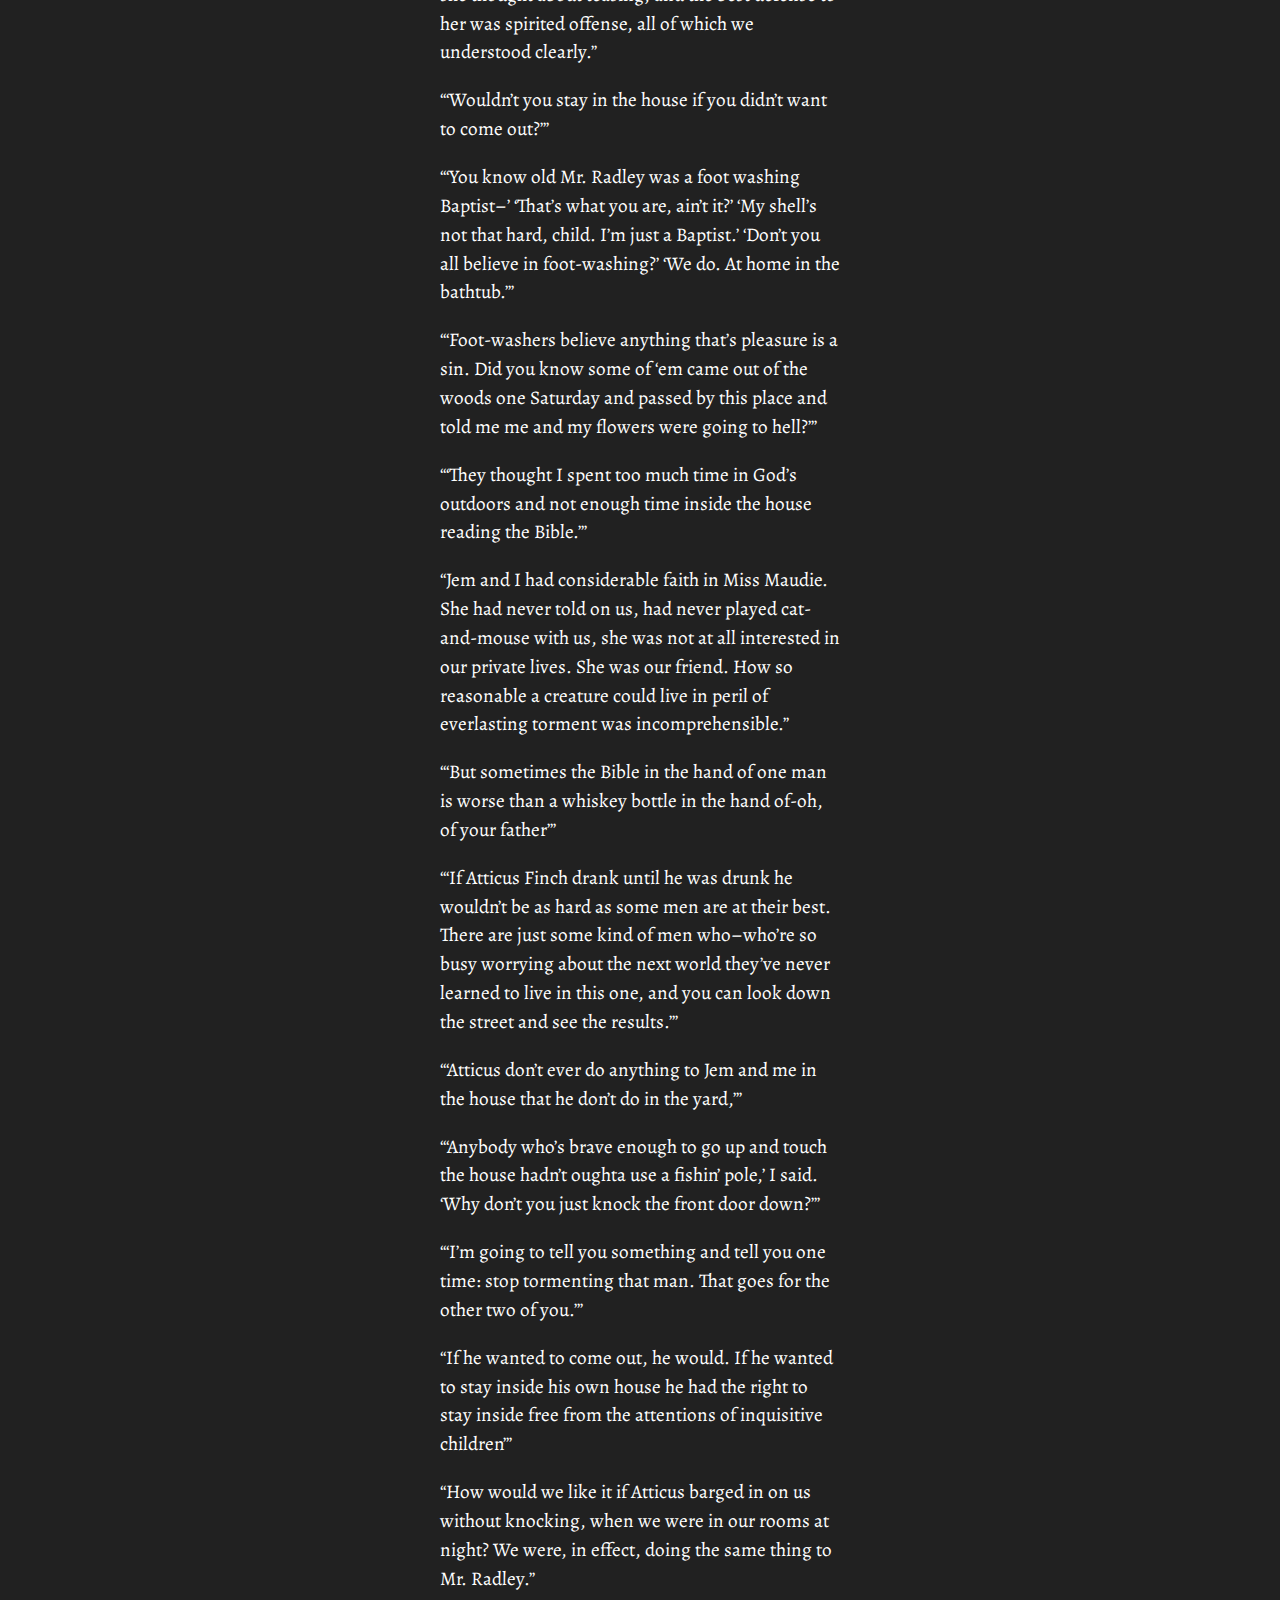
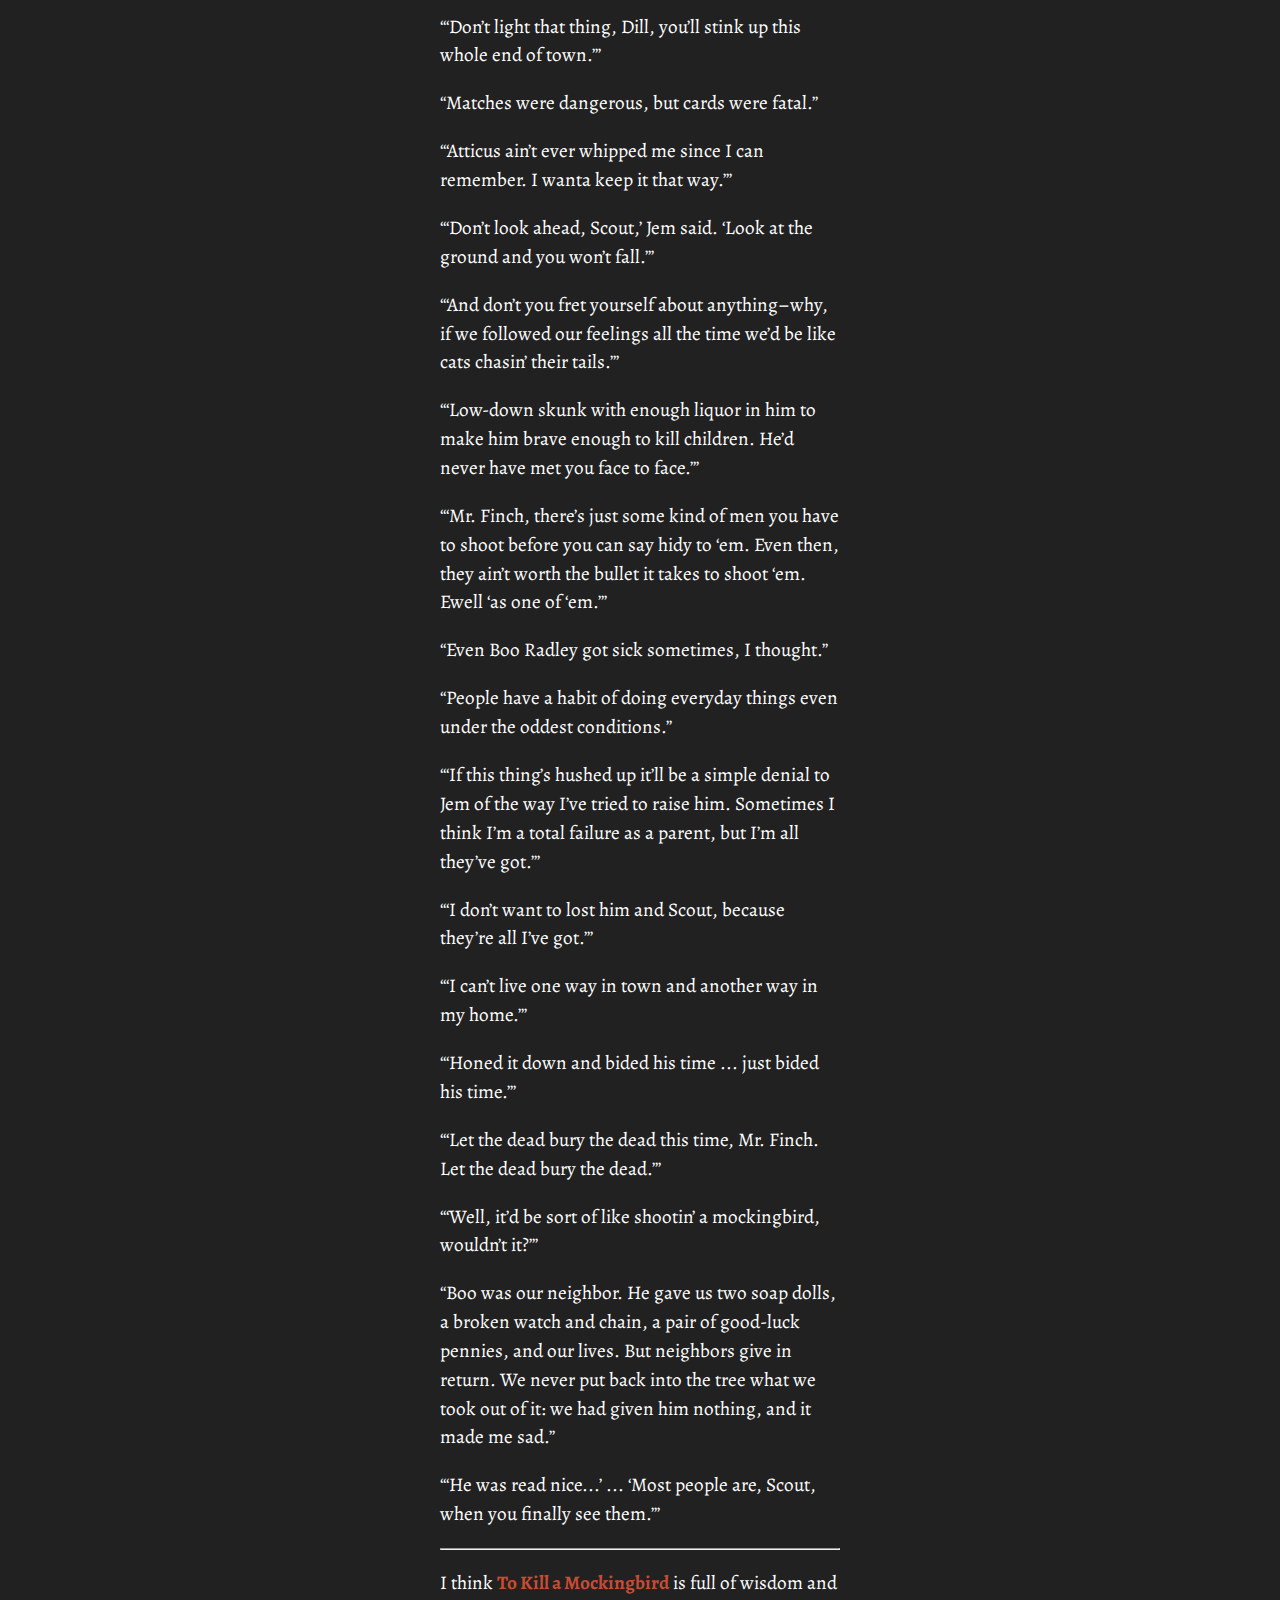
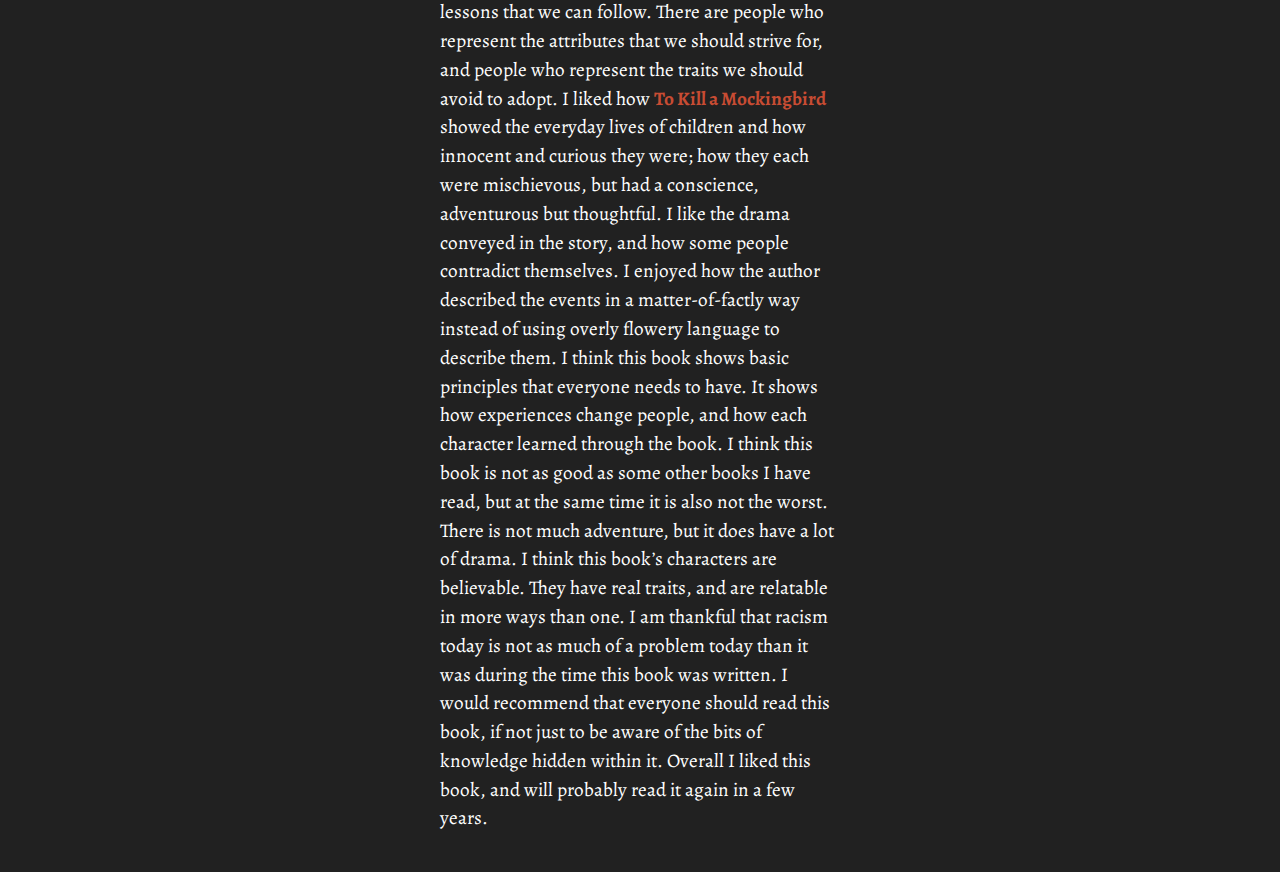
==== commit 588c05c5: "update" ====
--- a/index.html
+++ b/index.html
@@ -83,7 +83,7 @@
 <p>“Boo was our neighbor.  He gave us two soap dolls, a broken watch and chain, a pair of good-luck pennies, and our lives.  But neighbors give in return.  We never put back into the tree what we took out of it: we had given him nothing, and it made me sad.”</p>
 <p>“‘He was read nice...’ ... ‘Most people are, Scout, when you finally see them.’”</p>
 <hr />
-<p>END (opinion)</p>
+<p>I think <strong>To Kill a Mockingbird</strong> is full of wisdom and lessons that we can follow.  There are people who represent the attributes that we should strive for, and people who represent the traits we should avoid to adopt.  I liked how <strong>To Kill a Mockingbird</strong> showed the everyday lives of children and how innocent and curious they were; how they each were mischievous, but had a conscience, adventurous but thoughtful.  I like the drama conveyed in the story, and how some people contradict themselves.  I enjoyed how the author described the events in a matter-of-factly way instead of using overly flowery language to describe them.  I think this book shows basic principles that everyone needs to have.  It shows how experiences change people, and how each character learned through the book.  I think this book is not as good as some other books I have read, but at the same time it is also not the worst.  There is not much adventure, but it does have a lot of drama.  I think this book’s characters are believable.  They have real traits, and are relatable in more ways than one.  I am thankful that racism today is not as much of a problem today than it was during the time this book was written.  I would recommend that everyone should read this book, if not just to be aware of the bits of knowledge hidden within it.  Overall I liked this book, and will probably read it again in a few years.</p>
   		</div>
 	</body>
 </html>
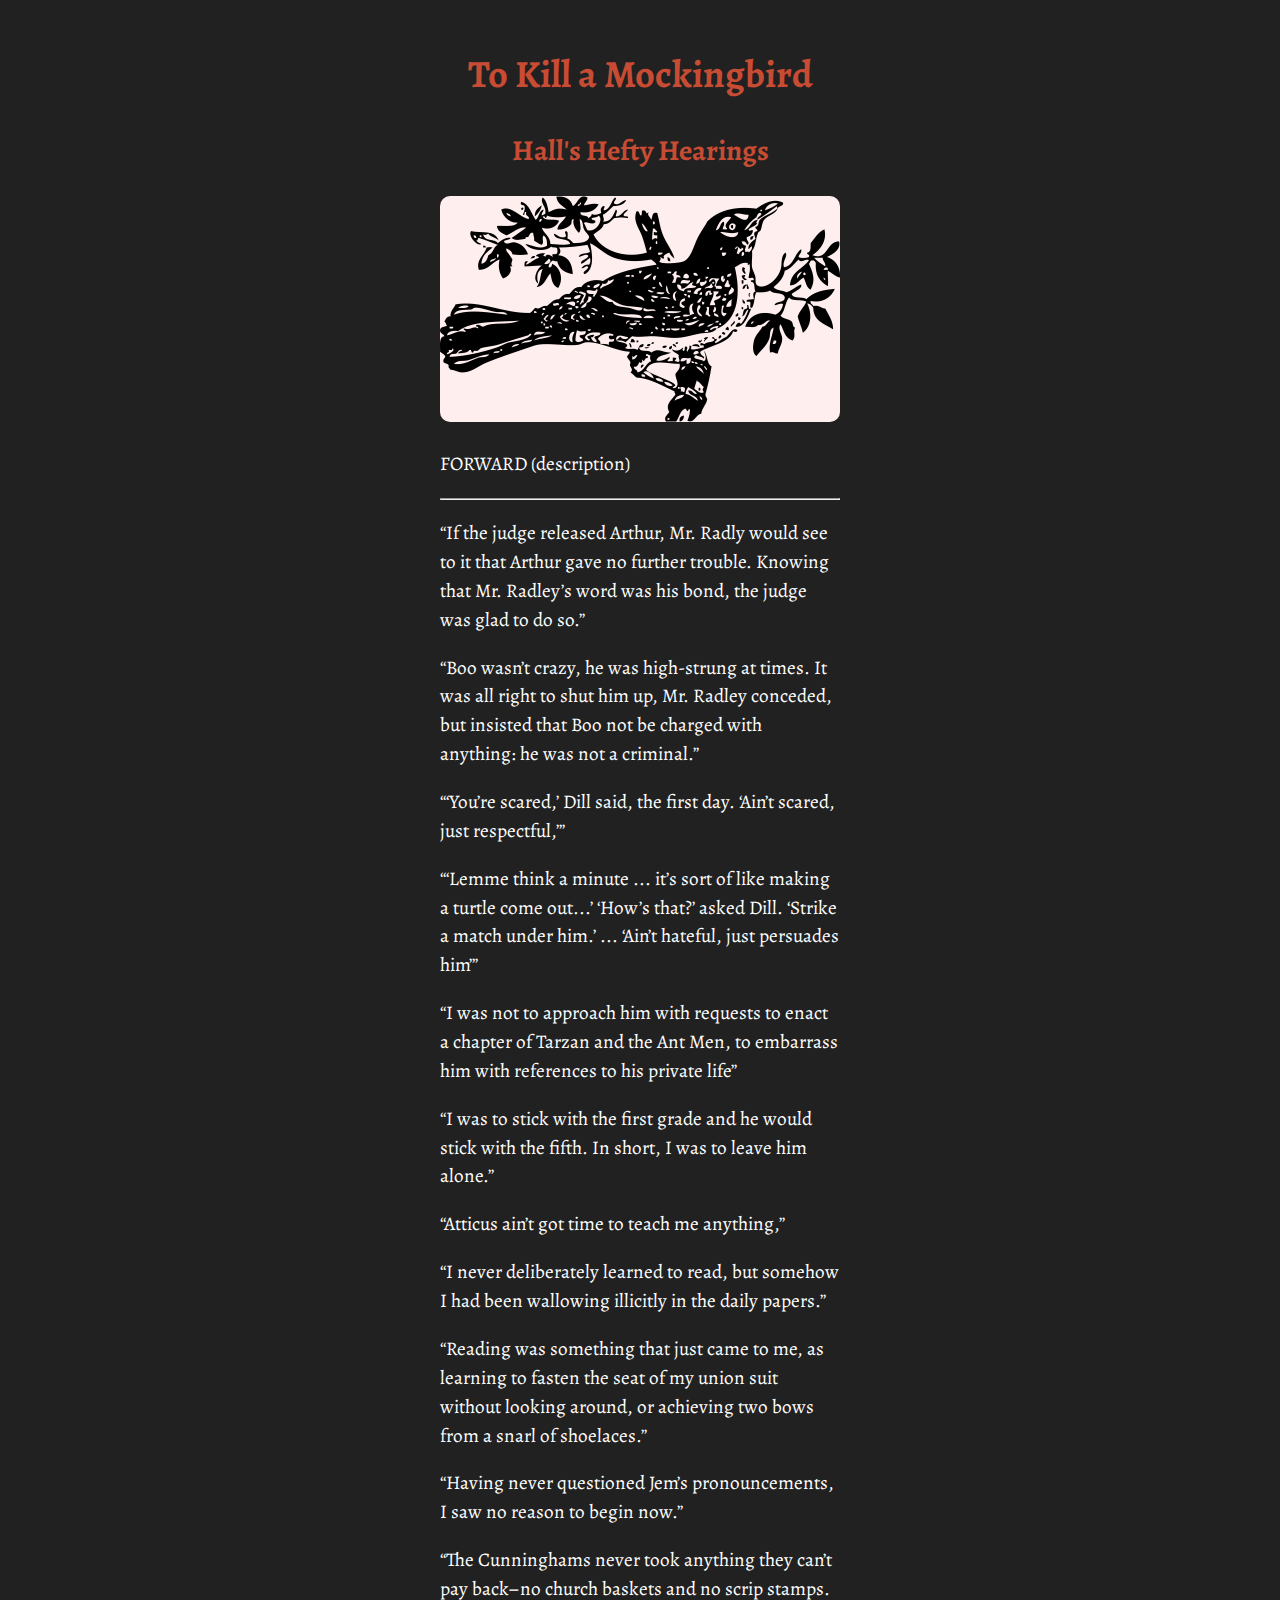
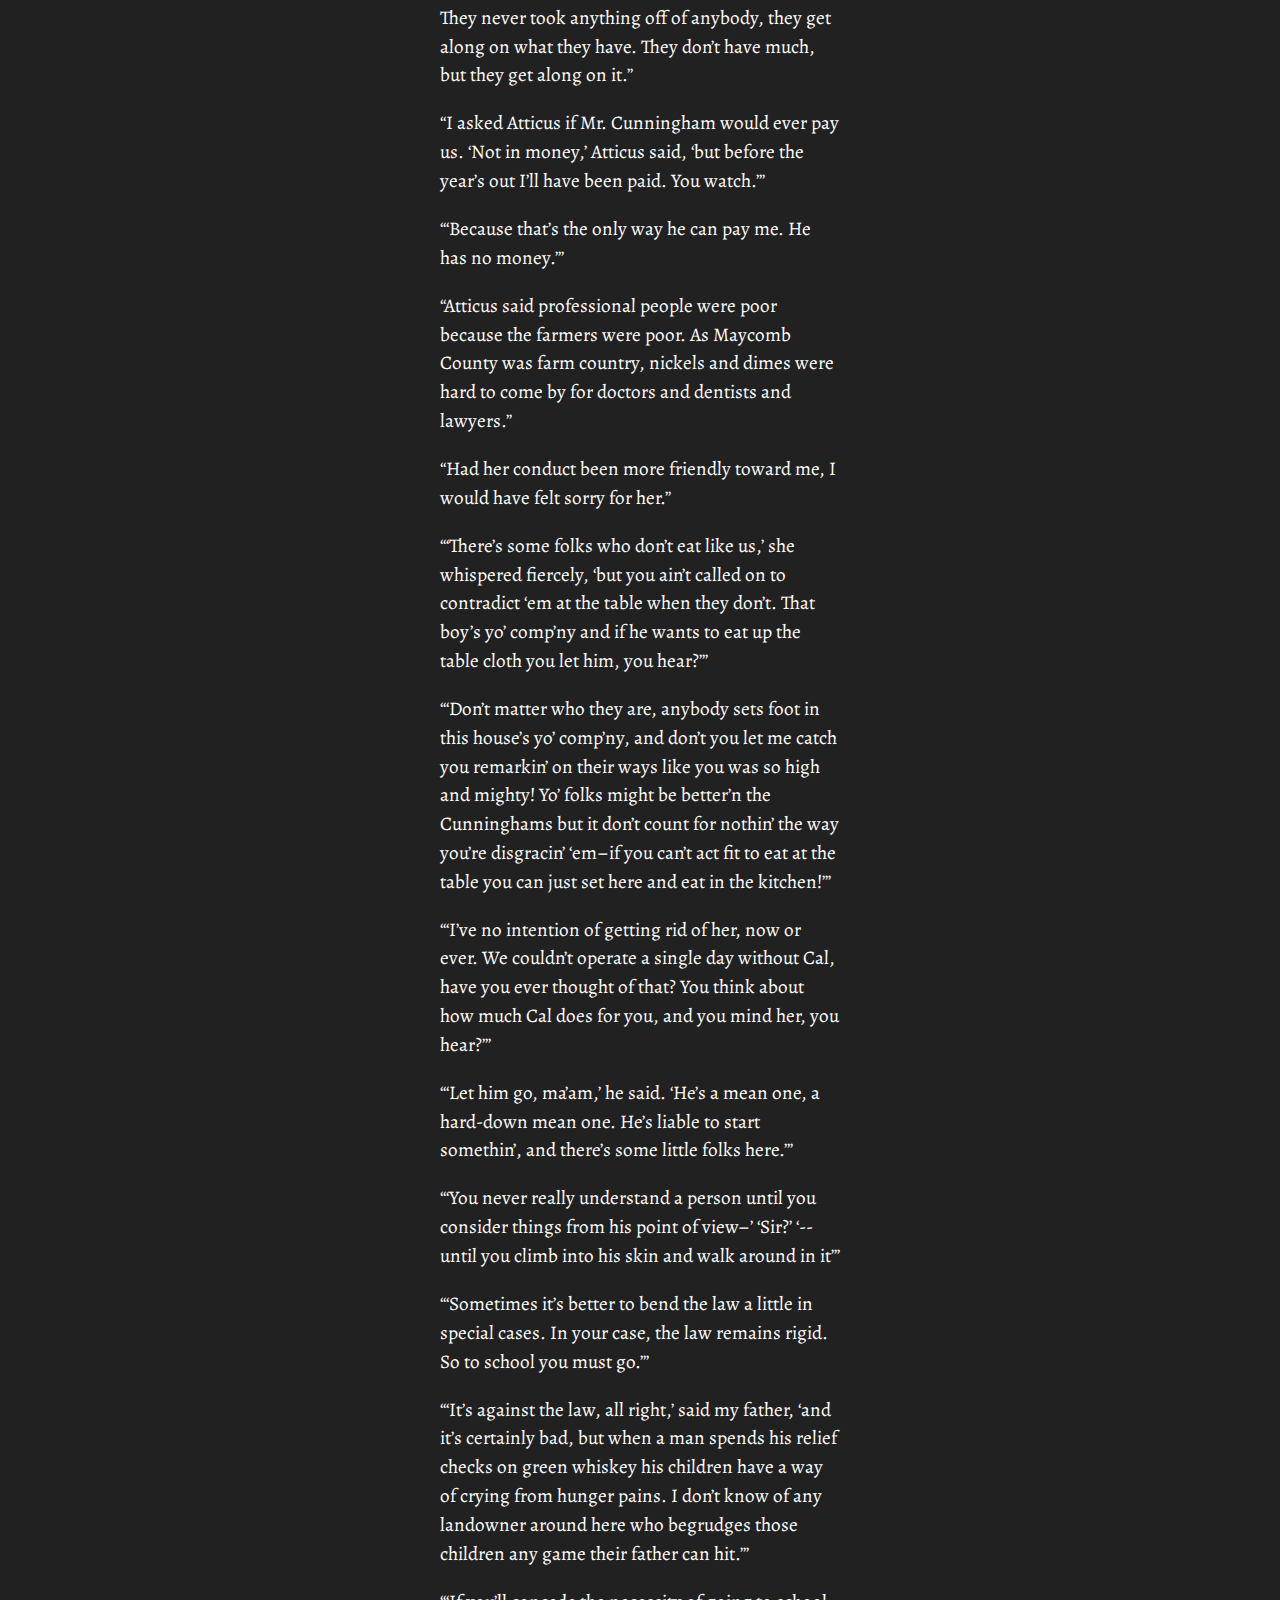
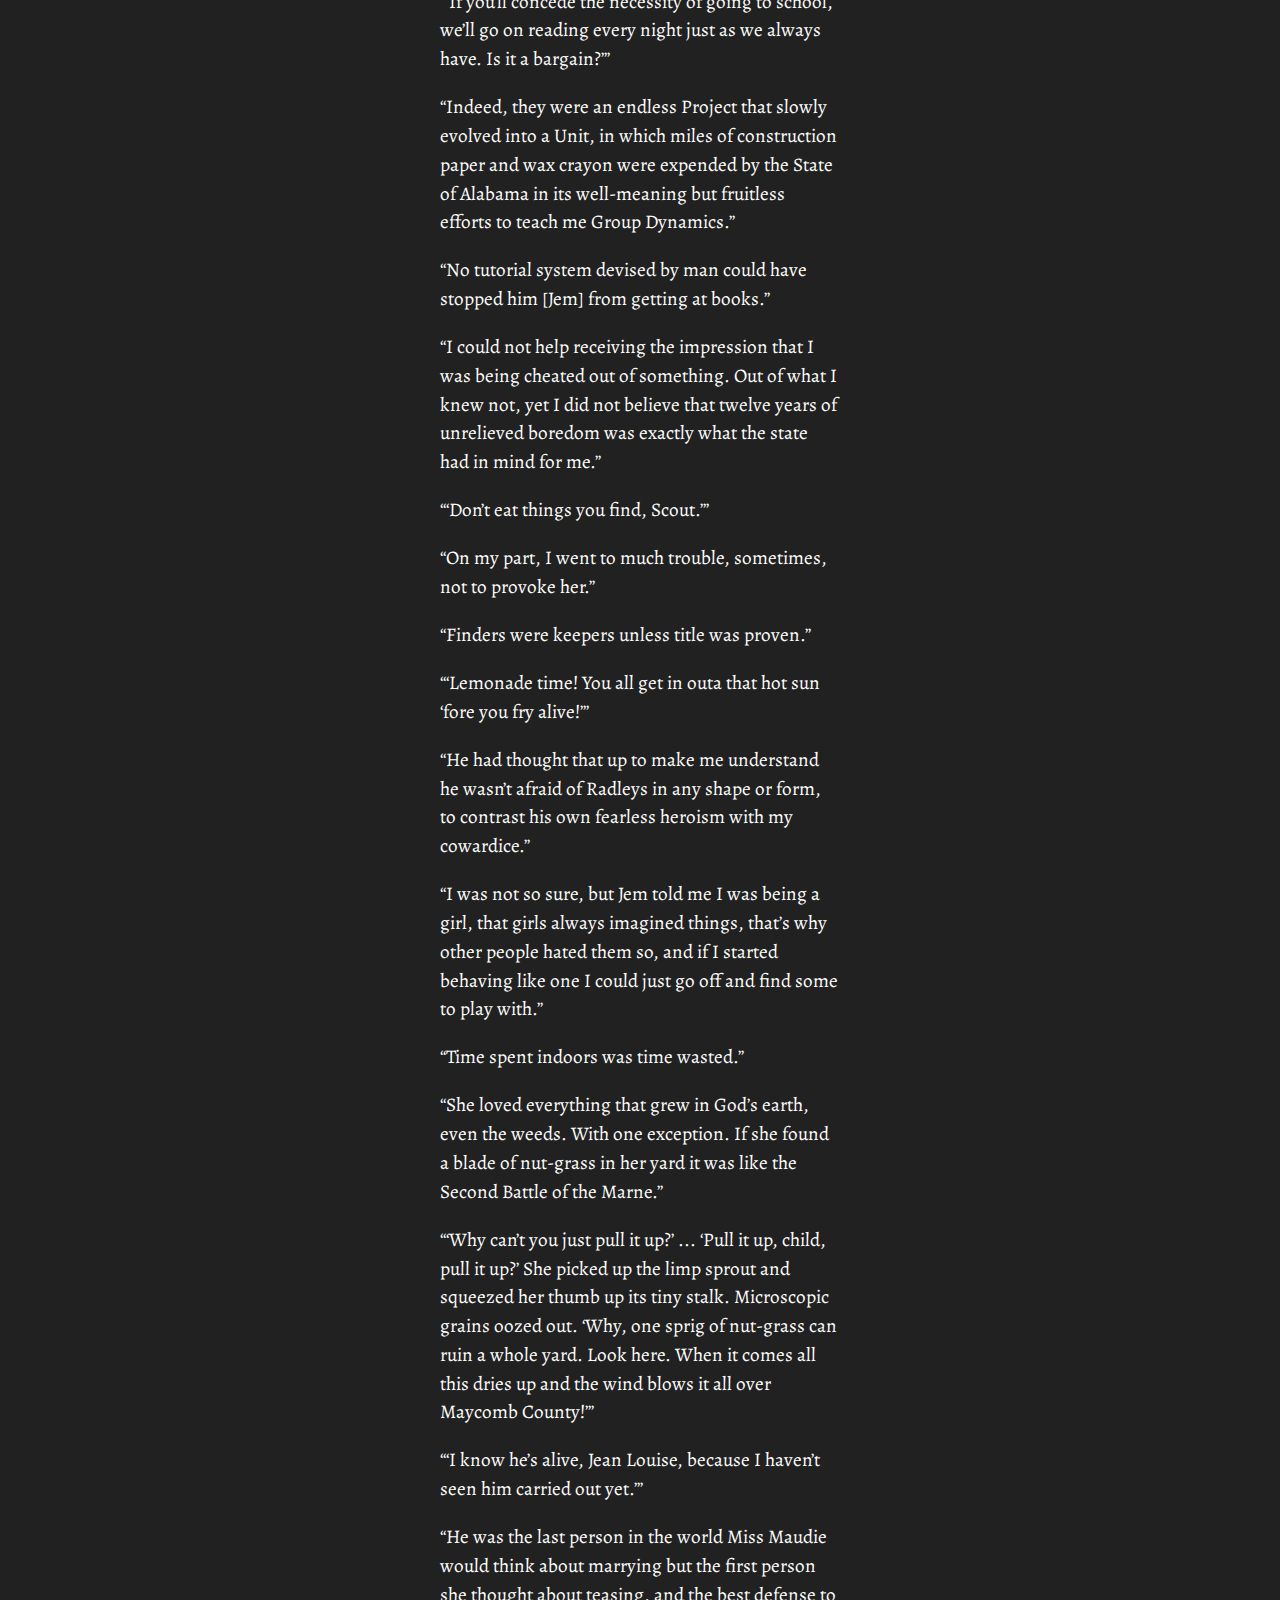
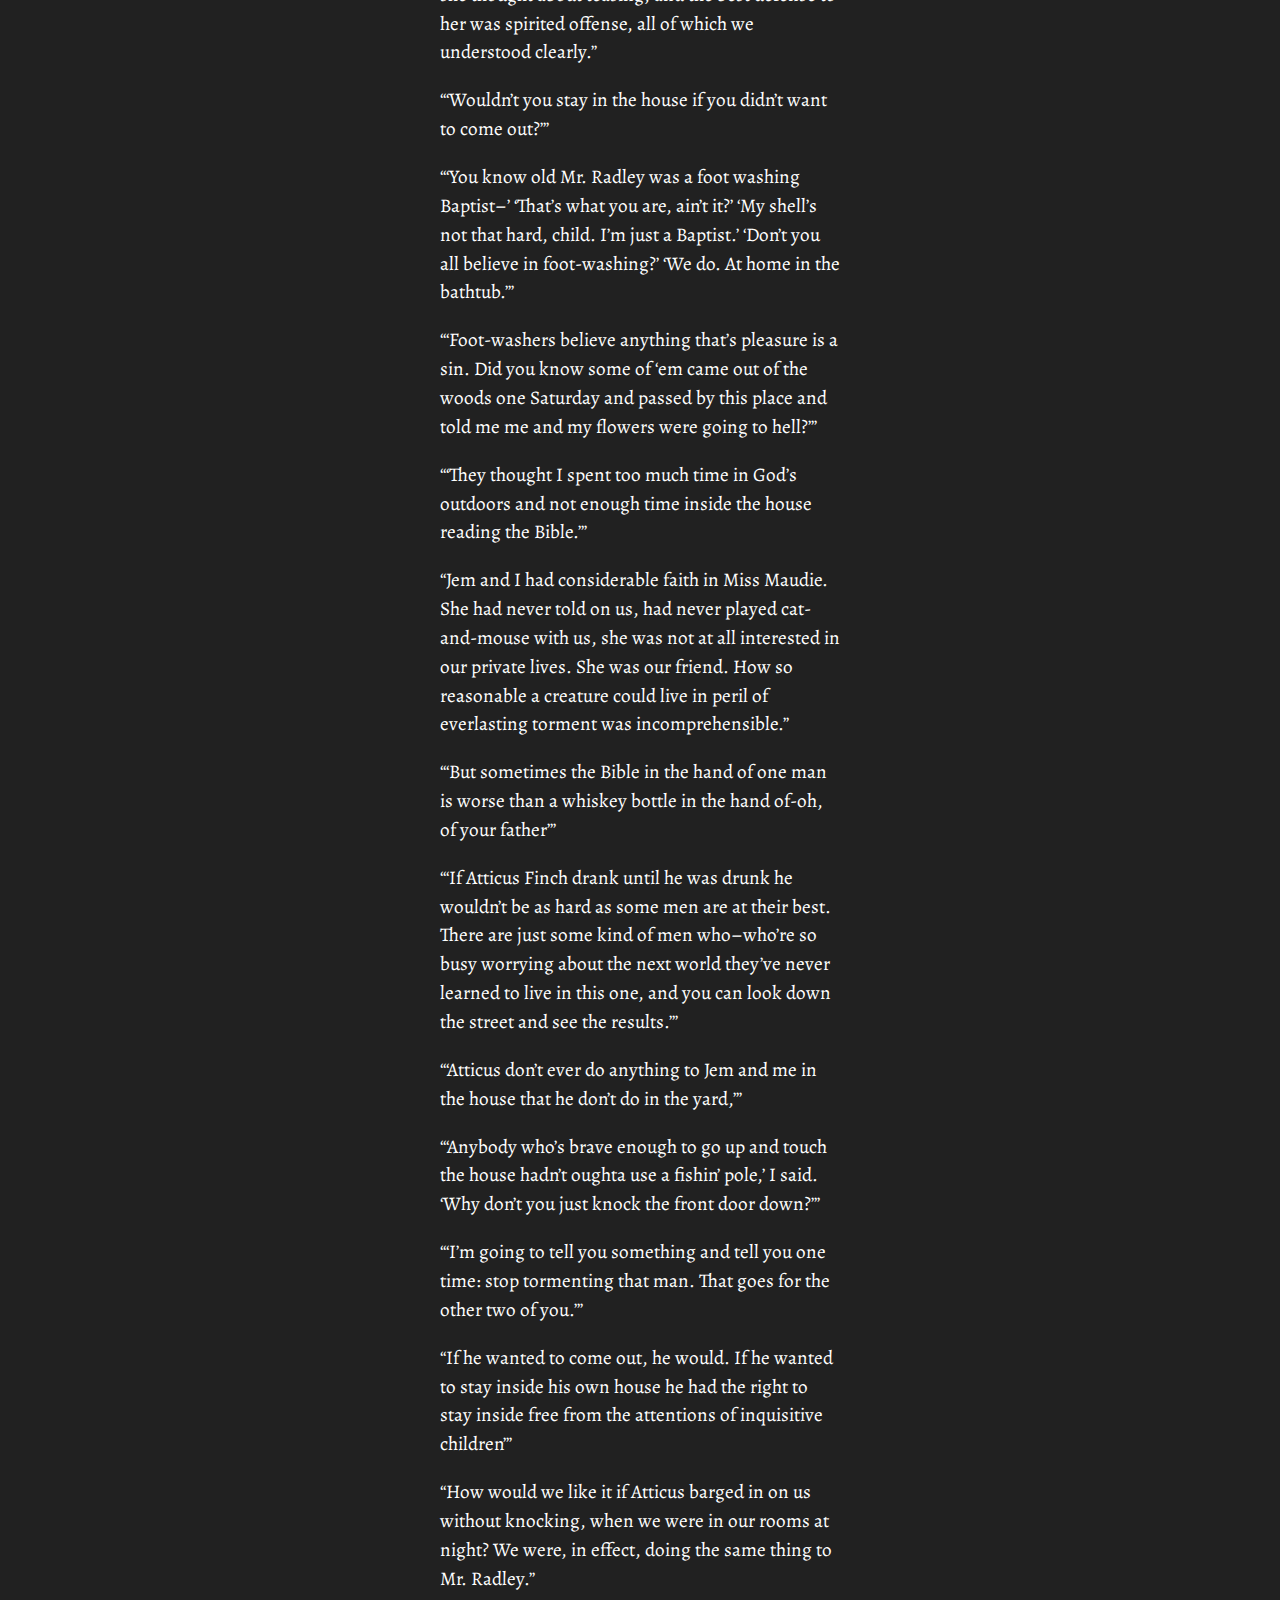
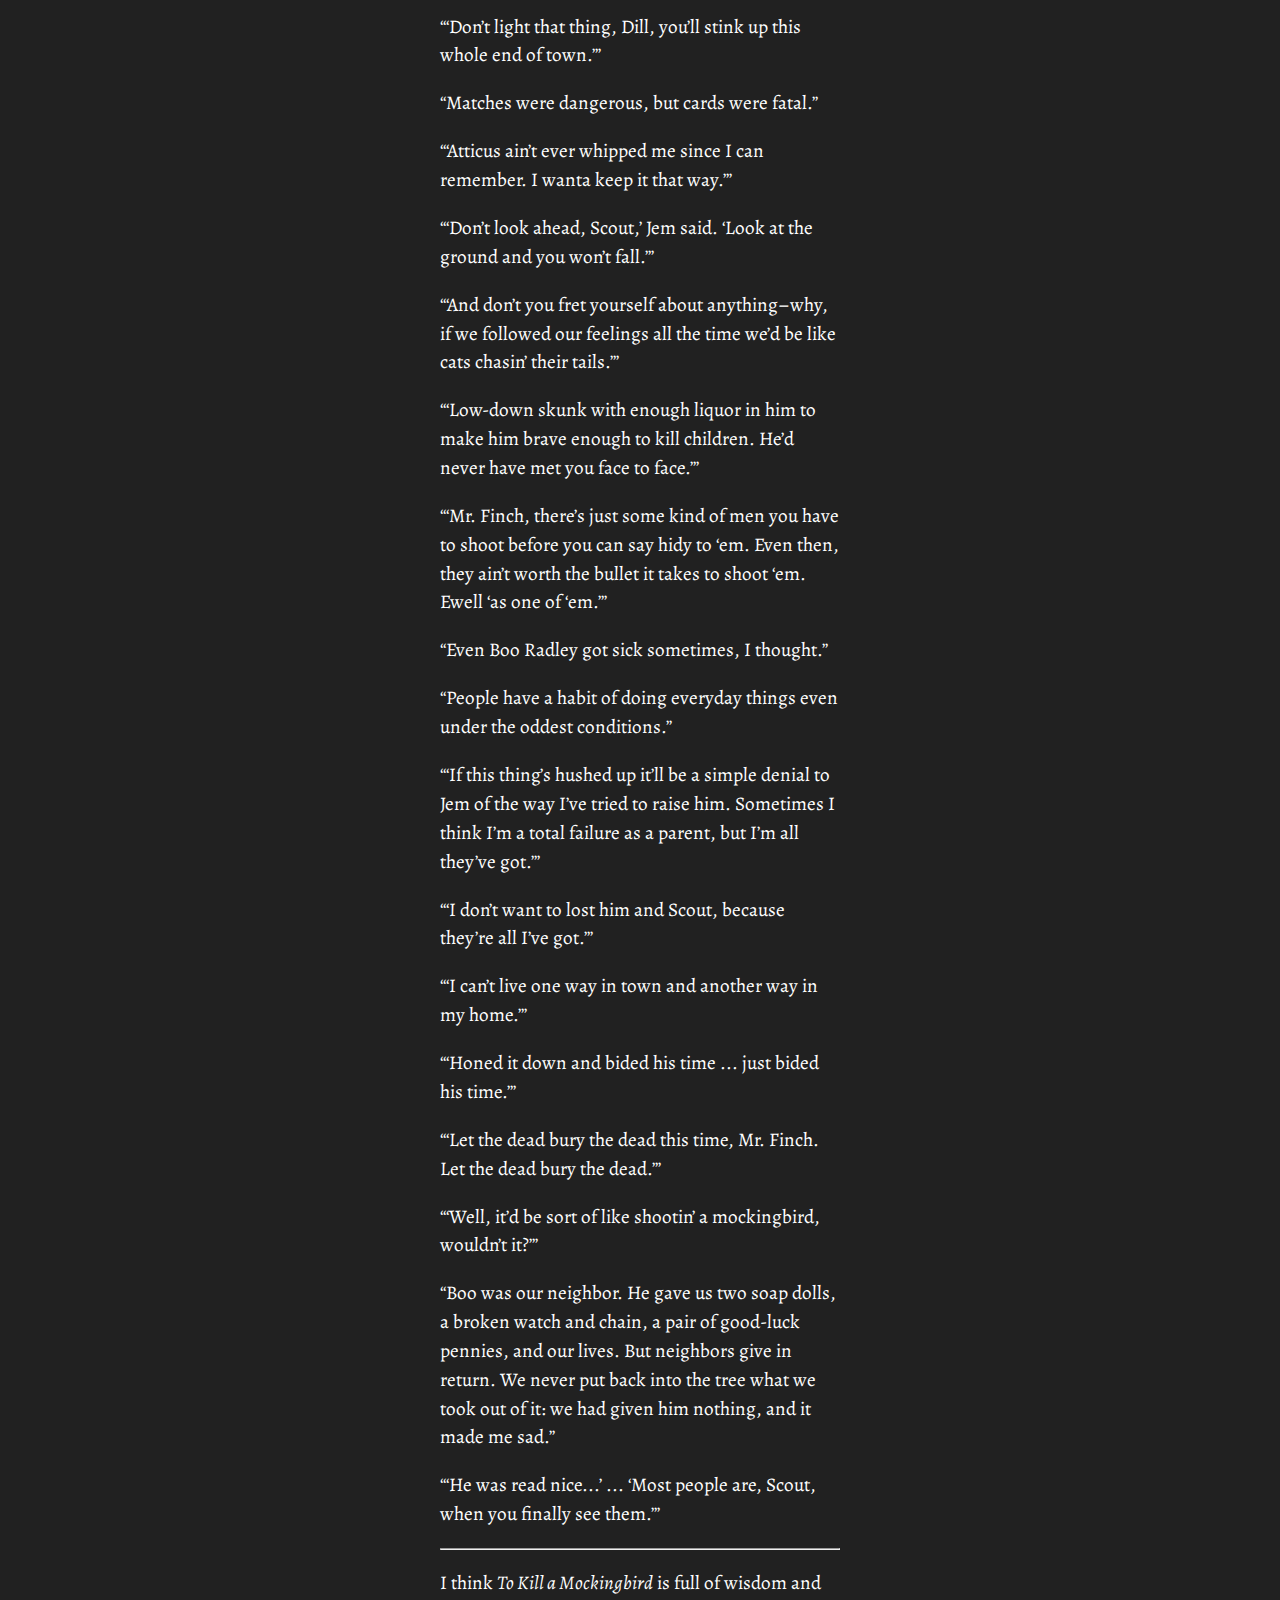
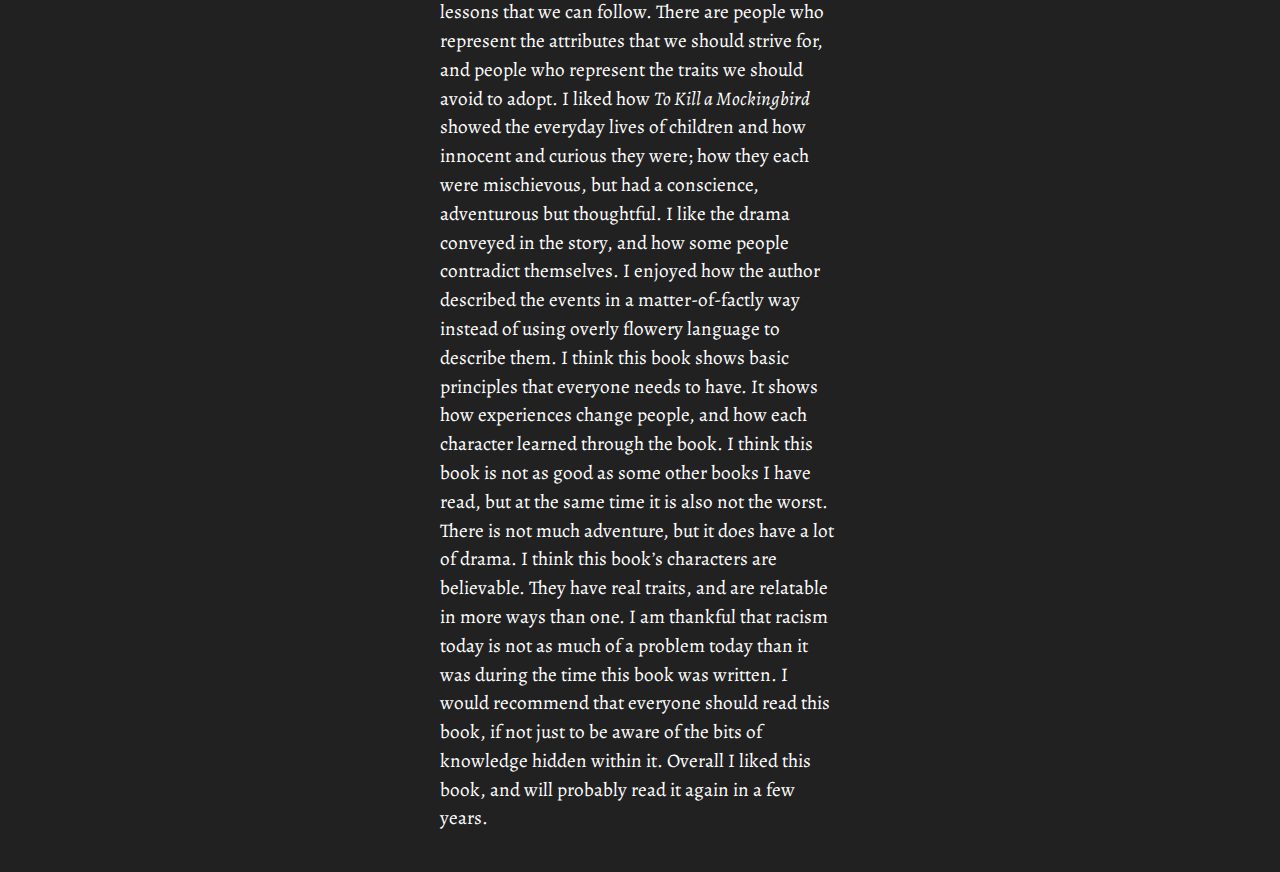
==== commit 0d614e94: "update" ====
--- a/index.html
+++ b/index.html
@@ -83,7 +83,7 @@
 <p>“Boo was our neighbor.  He gave us two soap dolls, a broken watch and chain, a pair of good-luck pennies, and our lives.  But neighbors give in return.  We never put back into the tree what we took out of it: we had given him nothing, and it made me sad.”</p>
 <p>“‘He was read nice...’ ... ‘Most people are, Scout, when you finally see them.’”</p>
 <hr />
-<p>I think <strong>To Kill a Mockingbird</strong> is full of wisdom and lessons that we can follow.  There are people who represent the attributes that we should strive for, and people who represent the traits we should avoid to adopt.  I liked how <strong>To Kill a Mockingbird</strong> showed the everyday lives of children and how innocent and curious they were; how they each were mischievous, but had a conscience, adventurous but thoughtful.  I like the drama conveyed in the story, and how some people contradict themselves.  I enjoyed how the author described the events in a matter-of-factly way instead of using overly flowery language to describe them.  I think this book shows basic principles that everyone needs to have.  It shows how experiences change people, and how each character learned through the book.  I think this book is not as good as some other books I have read, but at the same time it is also not the worst.  There is not much adventure, but it does have a lot of drama.  I think this book’s characters are believable.  They have real traits, and are relatable in more ways than one.  I am thankful that racism today is not as much of a problem today than it was during the time this book was written.  I would recommend that everyone should read this book, if not just to be aware of the bits of knowledge hidden within it.  Overall I liked this book, and will probably read it again in a few years.</p>
+<p>I think <em>To Kill a Mockingbird</em> is full of wisdom and lessons that we can follow.  There are people who represent the attributes that we should strive for, and people who represent the traits we should avoid to adopt.  I liked how <em>To Kill a Mockingbird</em> showed the everyday lives of children and how innocent and curious they were; how they each were mischievous, but had a conscience, adventurous but thoughtful.  I like the drama conveyed in the story, and how some people contradict themselves.  I enjoyed how the author described the events in a matter-of-factly way instead of using overly flowery language to describe them.  I think this book shows basic principles that everyone needs to have.  It shows how experiences change people, and how each character learned through the book.  I think this book is not as good as some other books I have read, but at the same time it is also not the worst.  There is not much adventure, but it does have a lot of drama.  I think this book’s characters are believable.  They have real traits, and are relatable in more ways than one.  I am thankful that racism today is not as much of a problem today than it was during the time this book was written.  I would recommend that everyone should read this book, if not just to be aware of the bits of knowledge hidden within it.  Overall I liked this book, and will probably read it again in a few years.</p>
   		</div>
 	</body>
 </html>
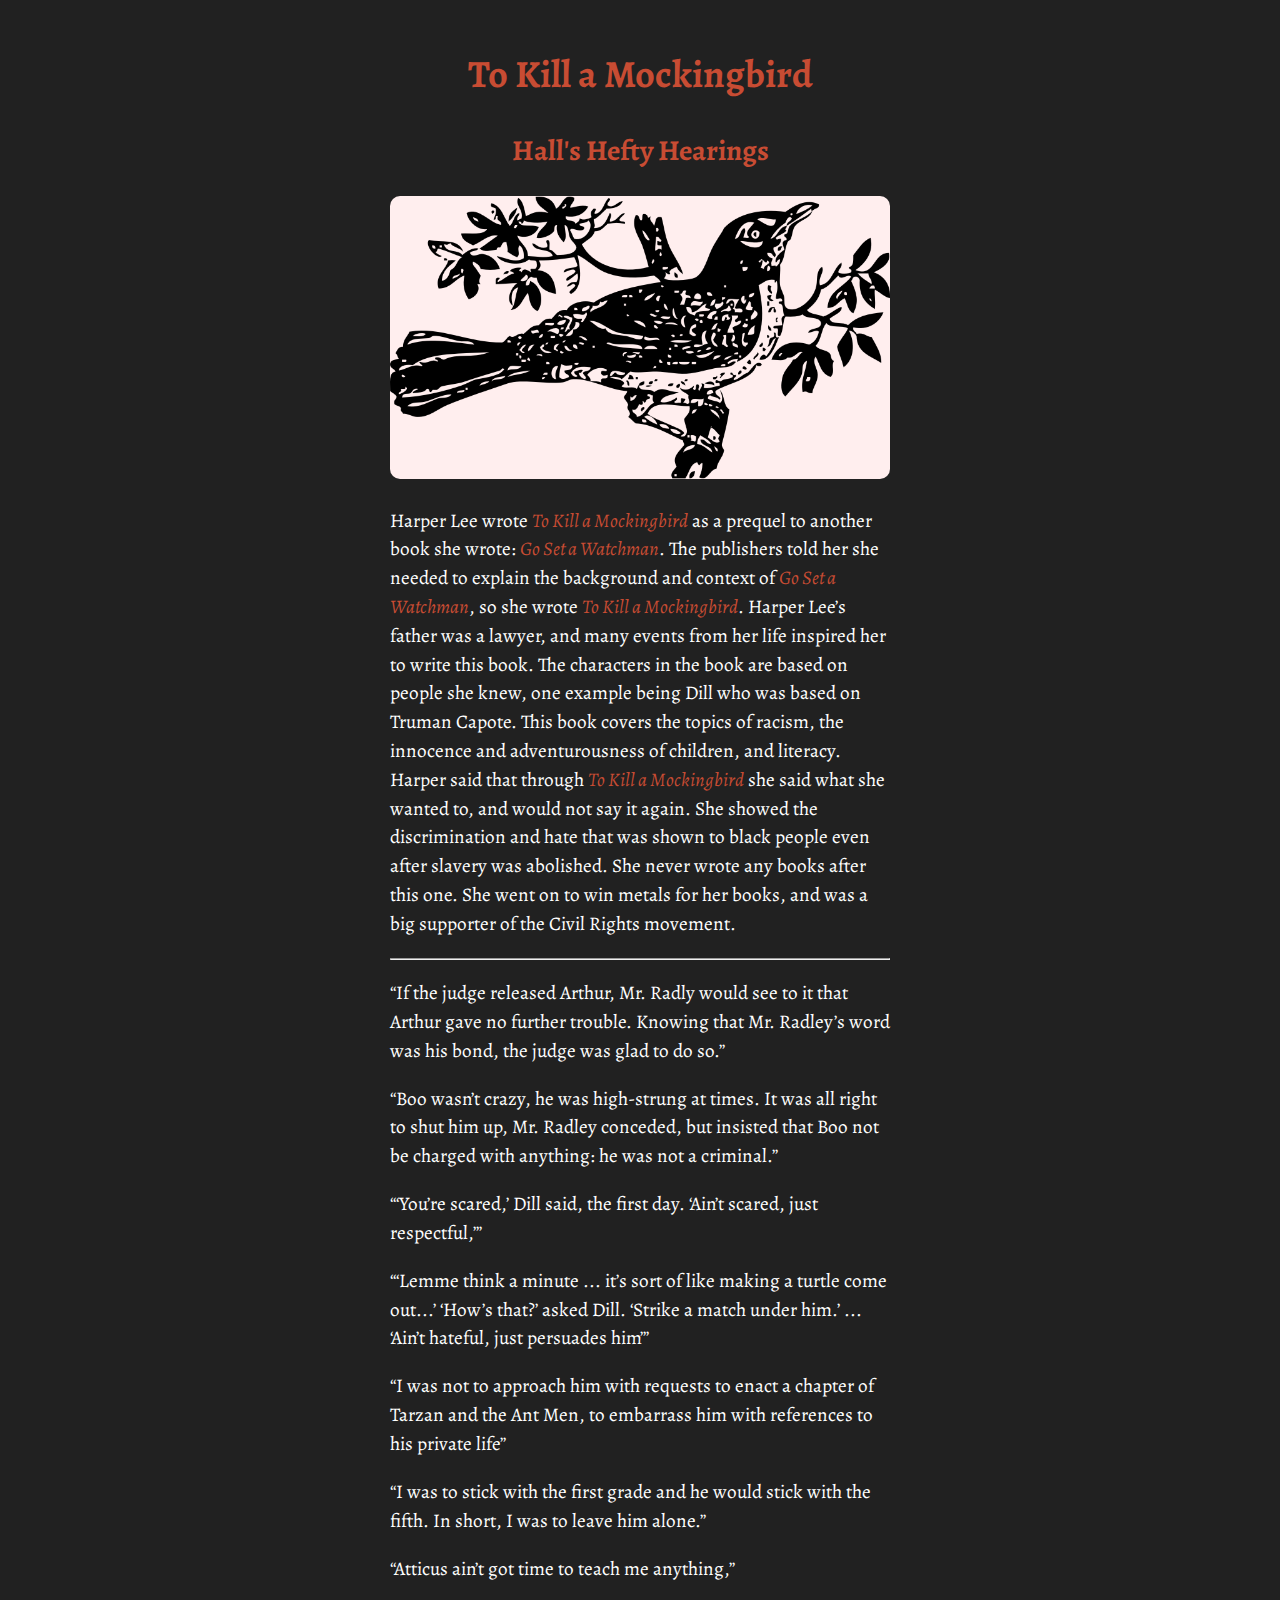
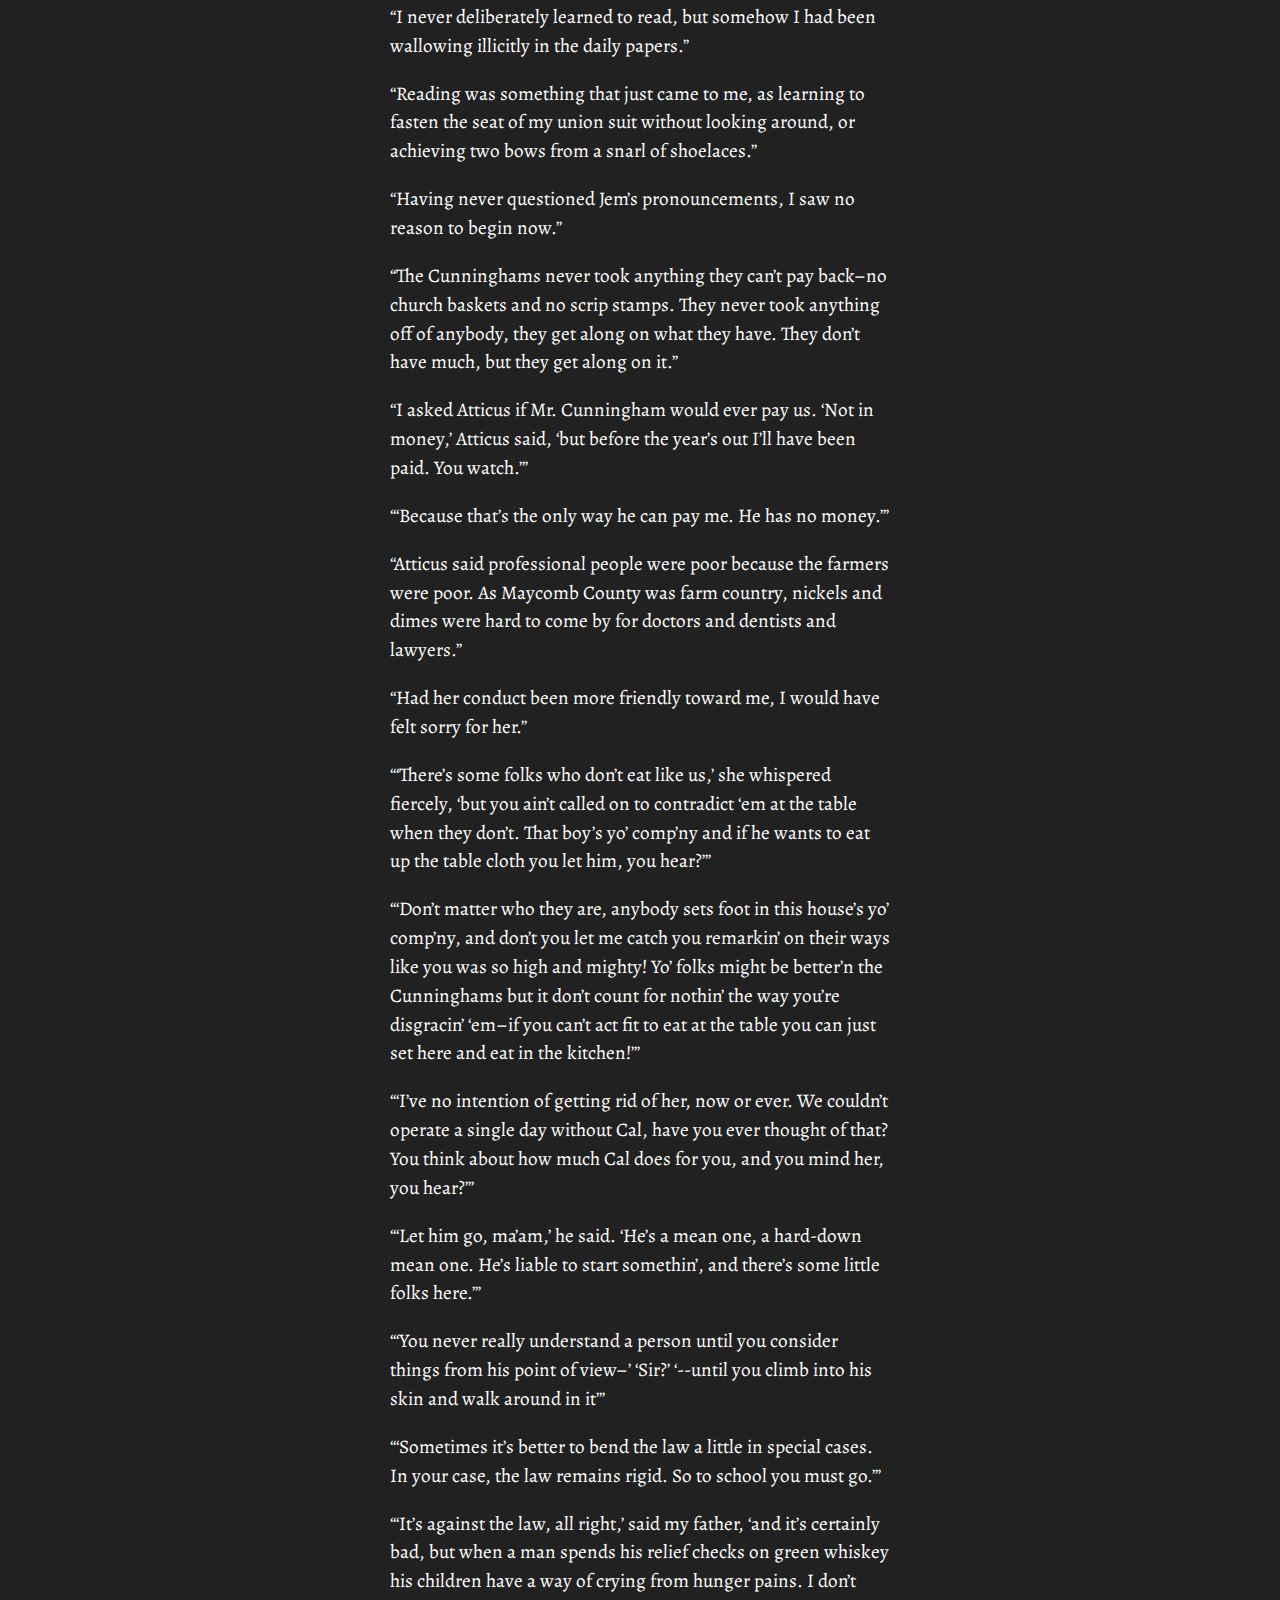
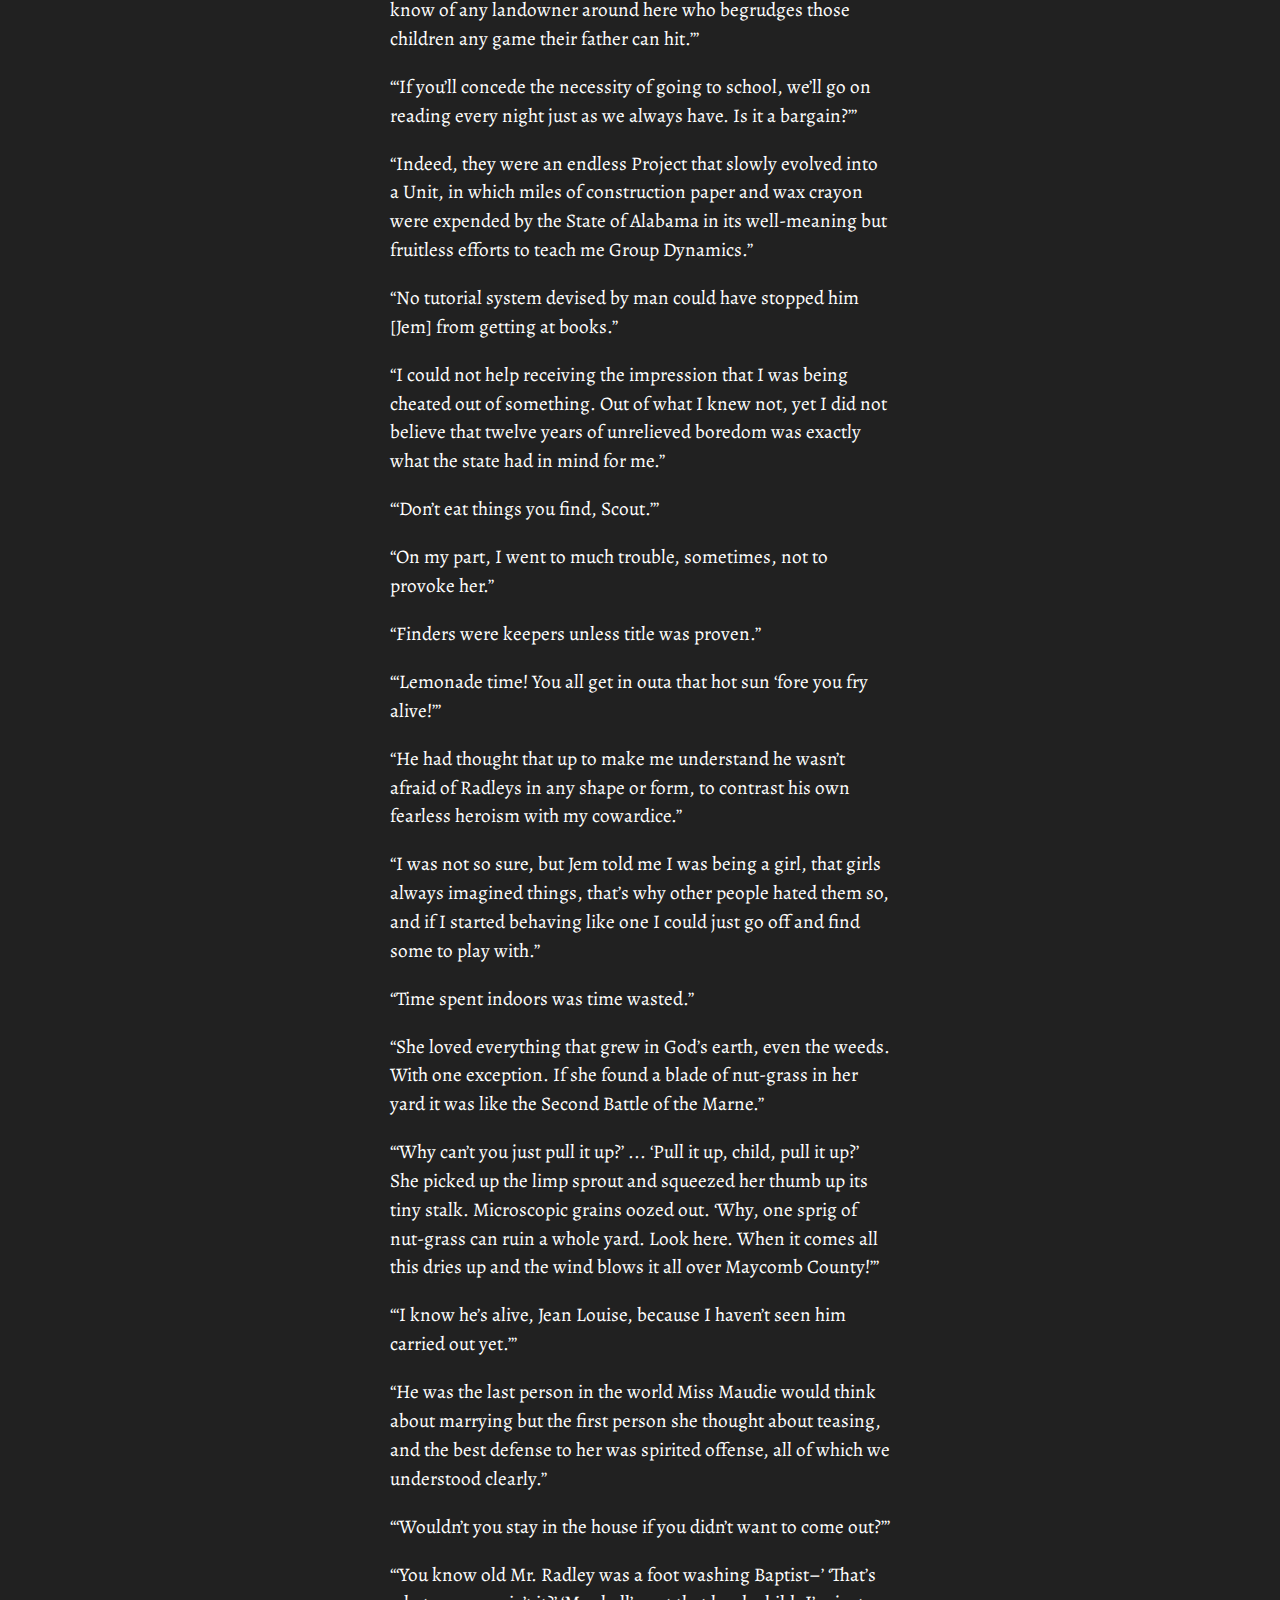
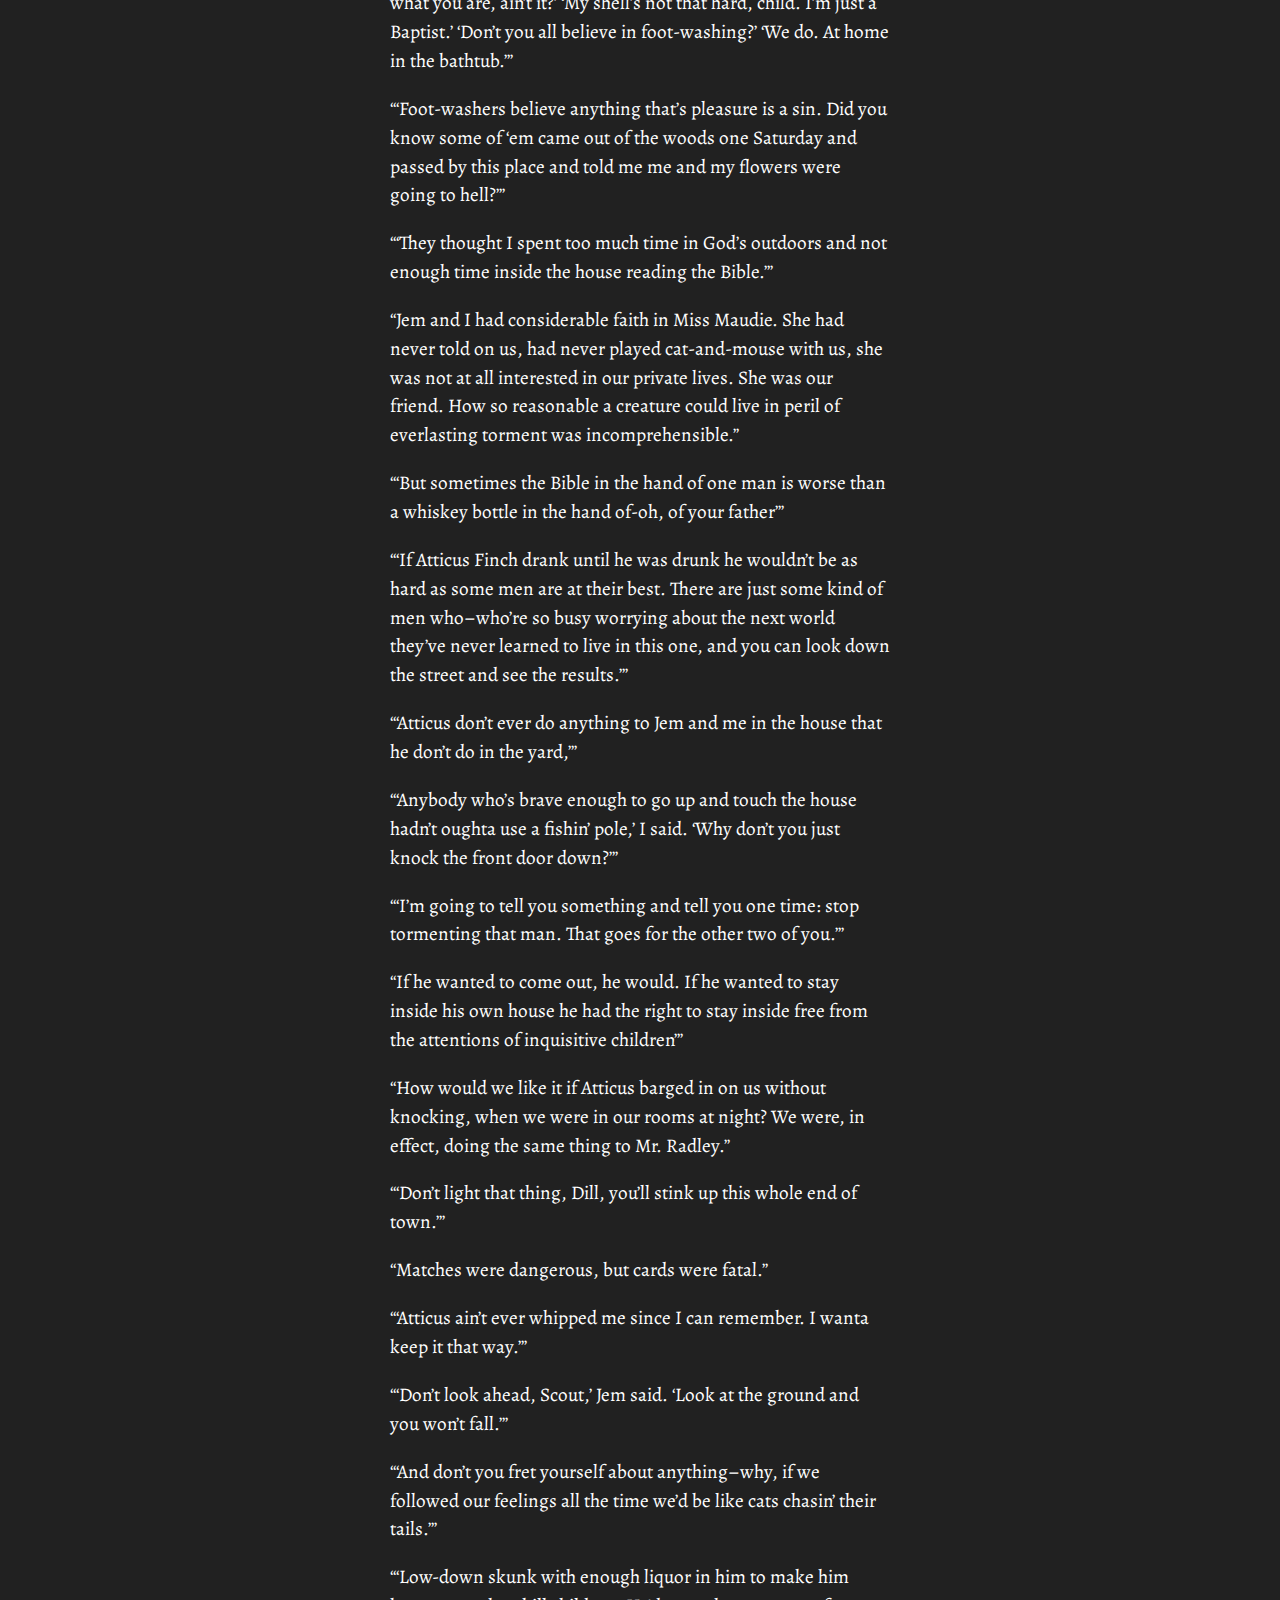
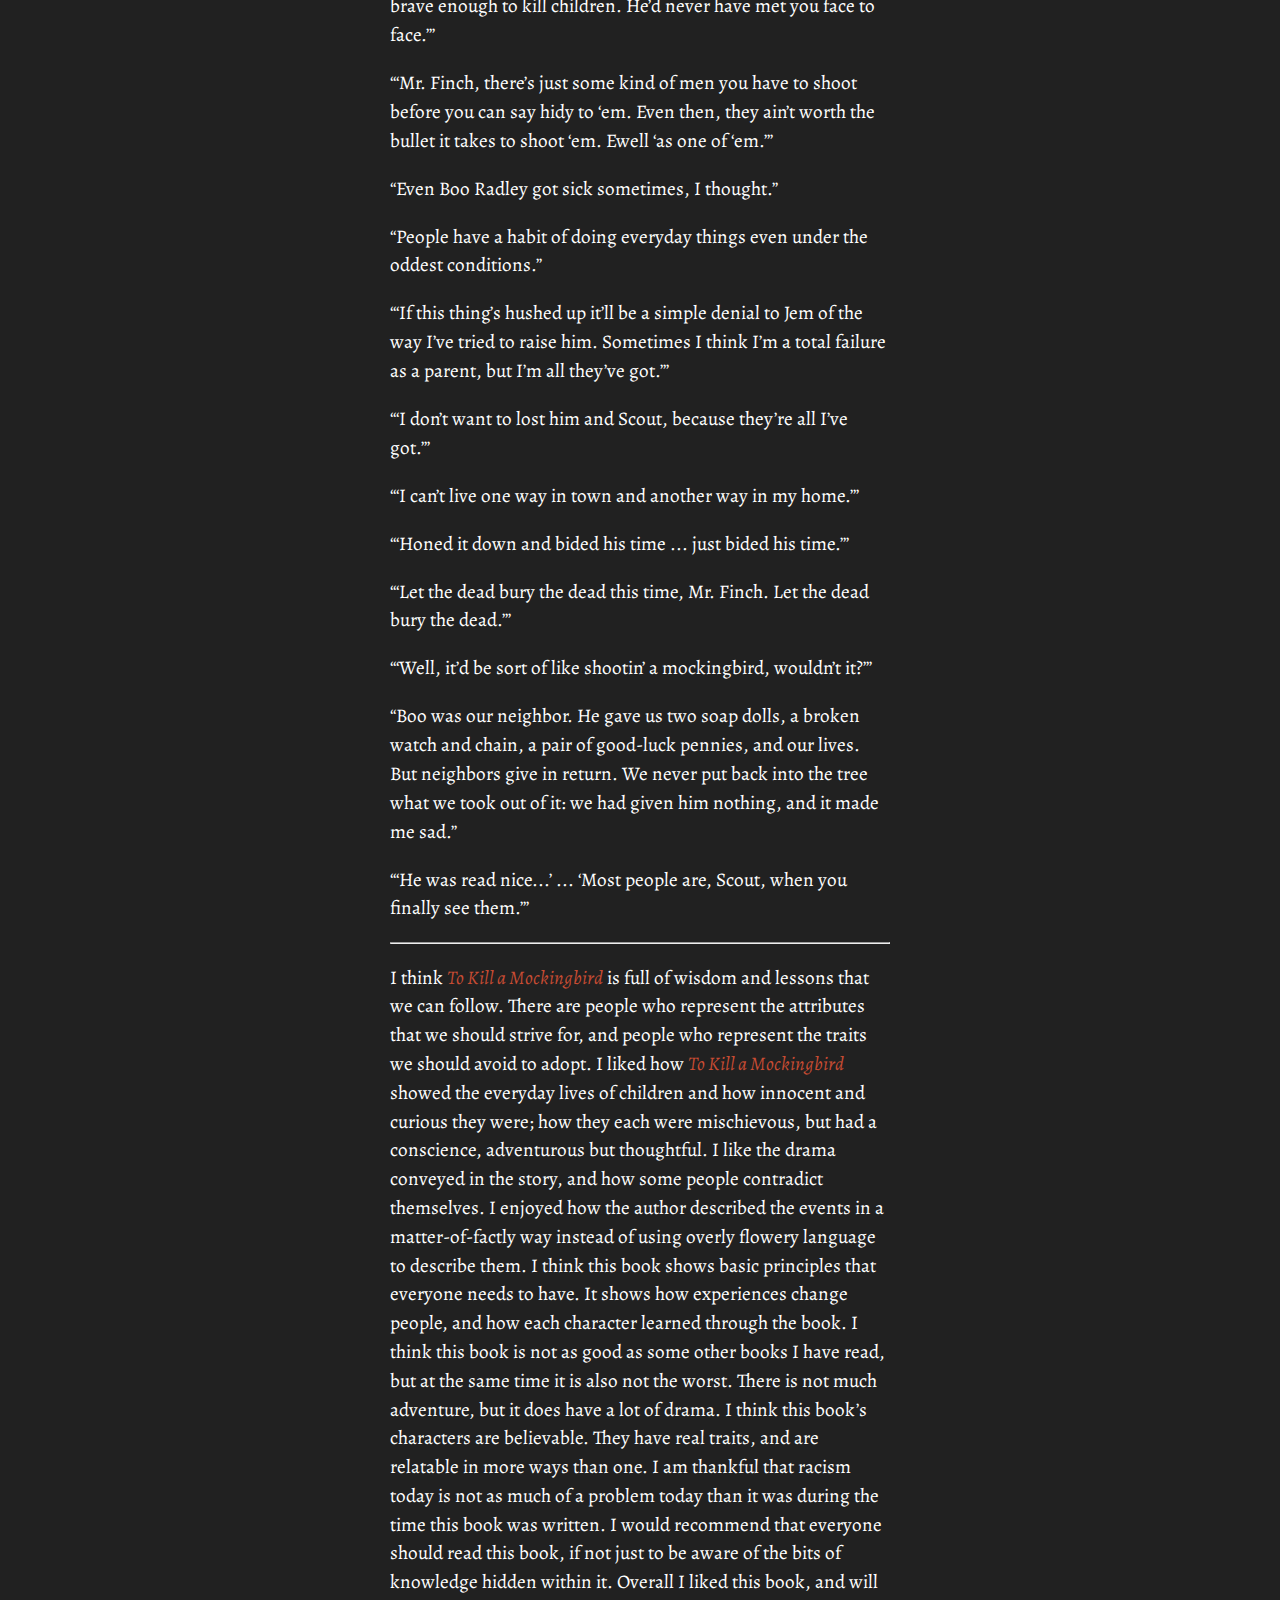
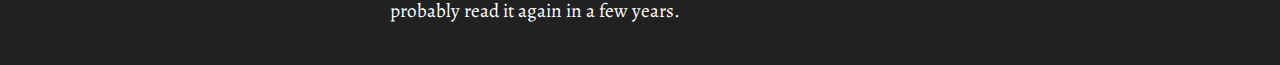
==== commit 696ee795: "update" ====
--- a/index.html
+++ b/index.html
@@ -14,7 +14,7 @@
   <h1>To Kill a Mockingbird</h1>
 <h2>Hall's Hefty Hearings</h2>
 <p><img src="IMAGES/tkam.png" alt="Mockingbird Image" /></p>
-<p>FORWARD (description)</p>
+<p>Harper Lee wrote <em>To Kill a Mockingbird</em> as a prequel to another book she wrote: <em>Go Set a Watchman</em>.  The publishers told her she needed to explain the background and context of  <em>Go Set a Watchman</em>, so she wrote <em>To Kill a Mockingbird</em>.  Harper Lee’s father was a lawyer, and many events from her life inspired her to write this book.  The characters in the book are based on people she knew, one example being Dill who was based on Truman Capote.  This book covers the topics of racism, the innocence and adventurousness of children, and literacy.  Harper said that through <em>To Kill a Mockingbird</em> she said what she wanted to, and would not say it again.  She showed the discrimination and hate that was shown to black people even after slavery was abolished.  She never wrote any books after this one.  She went on to win metals for her books, and was a big supporter of the Civil Rights movement.</p>
 <hr />
 <p>“If the judge released Arthur, Mr. Radly would see to it that Arthur gave no further trouble.  Knowing that Mr. Radley’s word was his bond, the judge was glad to do so.”</p>
 <p>“Boo wasn’t crazy, he was high-strung at times.  It was all right to shut him up, Mr. Radley conceded, but insisted that Boo not be charged with anything: he was not a criminal.”</p>
--- a/CSS/STYLE.css
+++ b/CSS/STYLE.css
@@ -1,7 +1,7 @@
 @import url('https://fonts.googleapis.com/css2?family=Courier Prime&display=swap');
 
 :root {
-    --width: 400px;
+    --width: 500px;
     --font: 'Alegreya', serif;
     --font-scale: 1.2em;
     --background-color: #212121; /* #292929; */
@@ -48,6 +48,10 @@
     color: var(--heading-color);
 }
 
+em {
+	color: var(--heading-color);
+}
+
 img {
     max-width: 100%;
 	 background-color: #ffeeee;
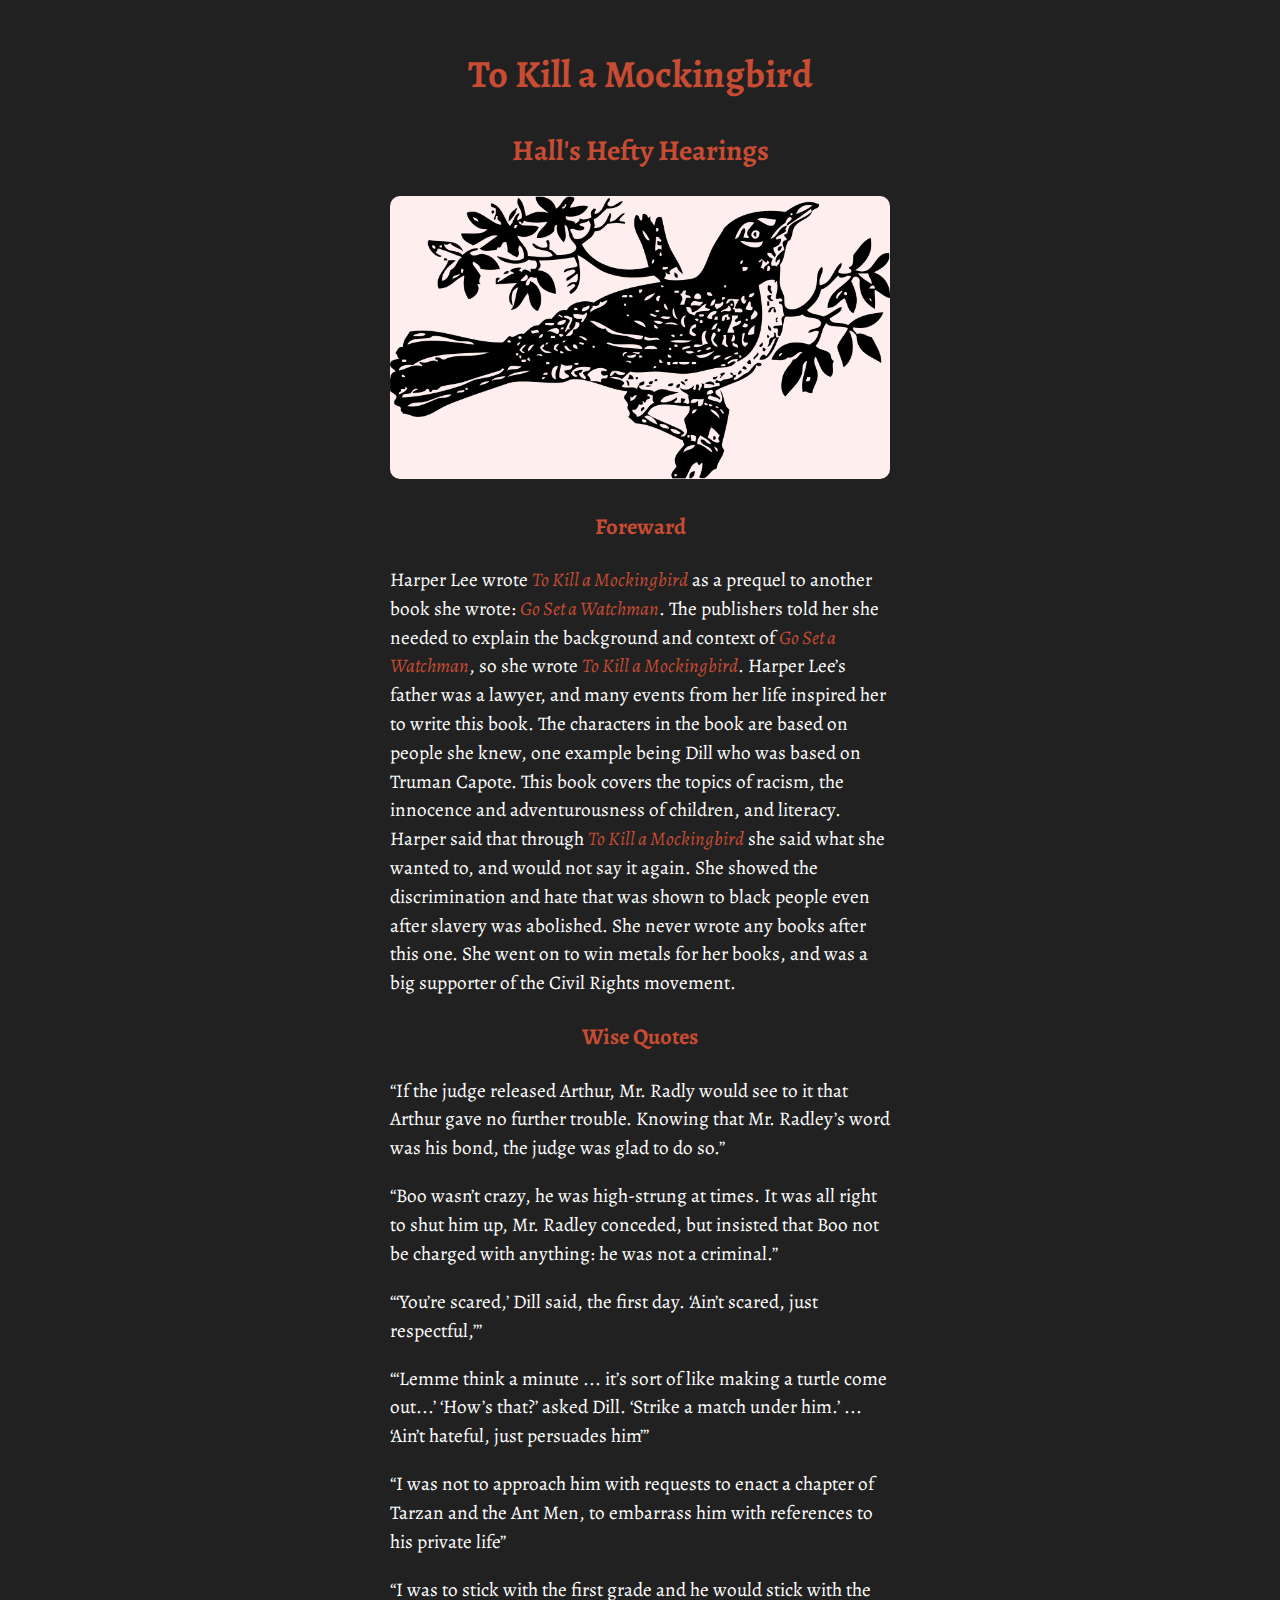
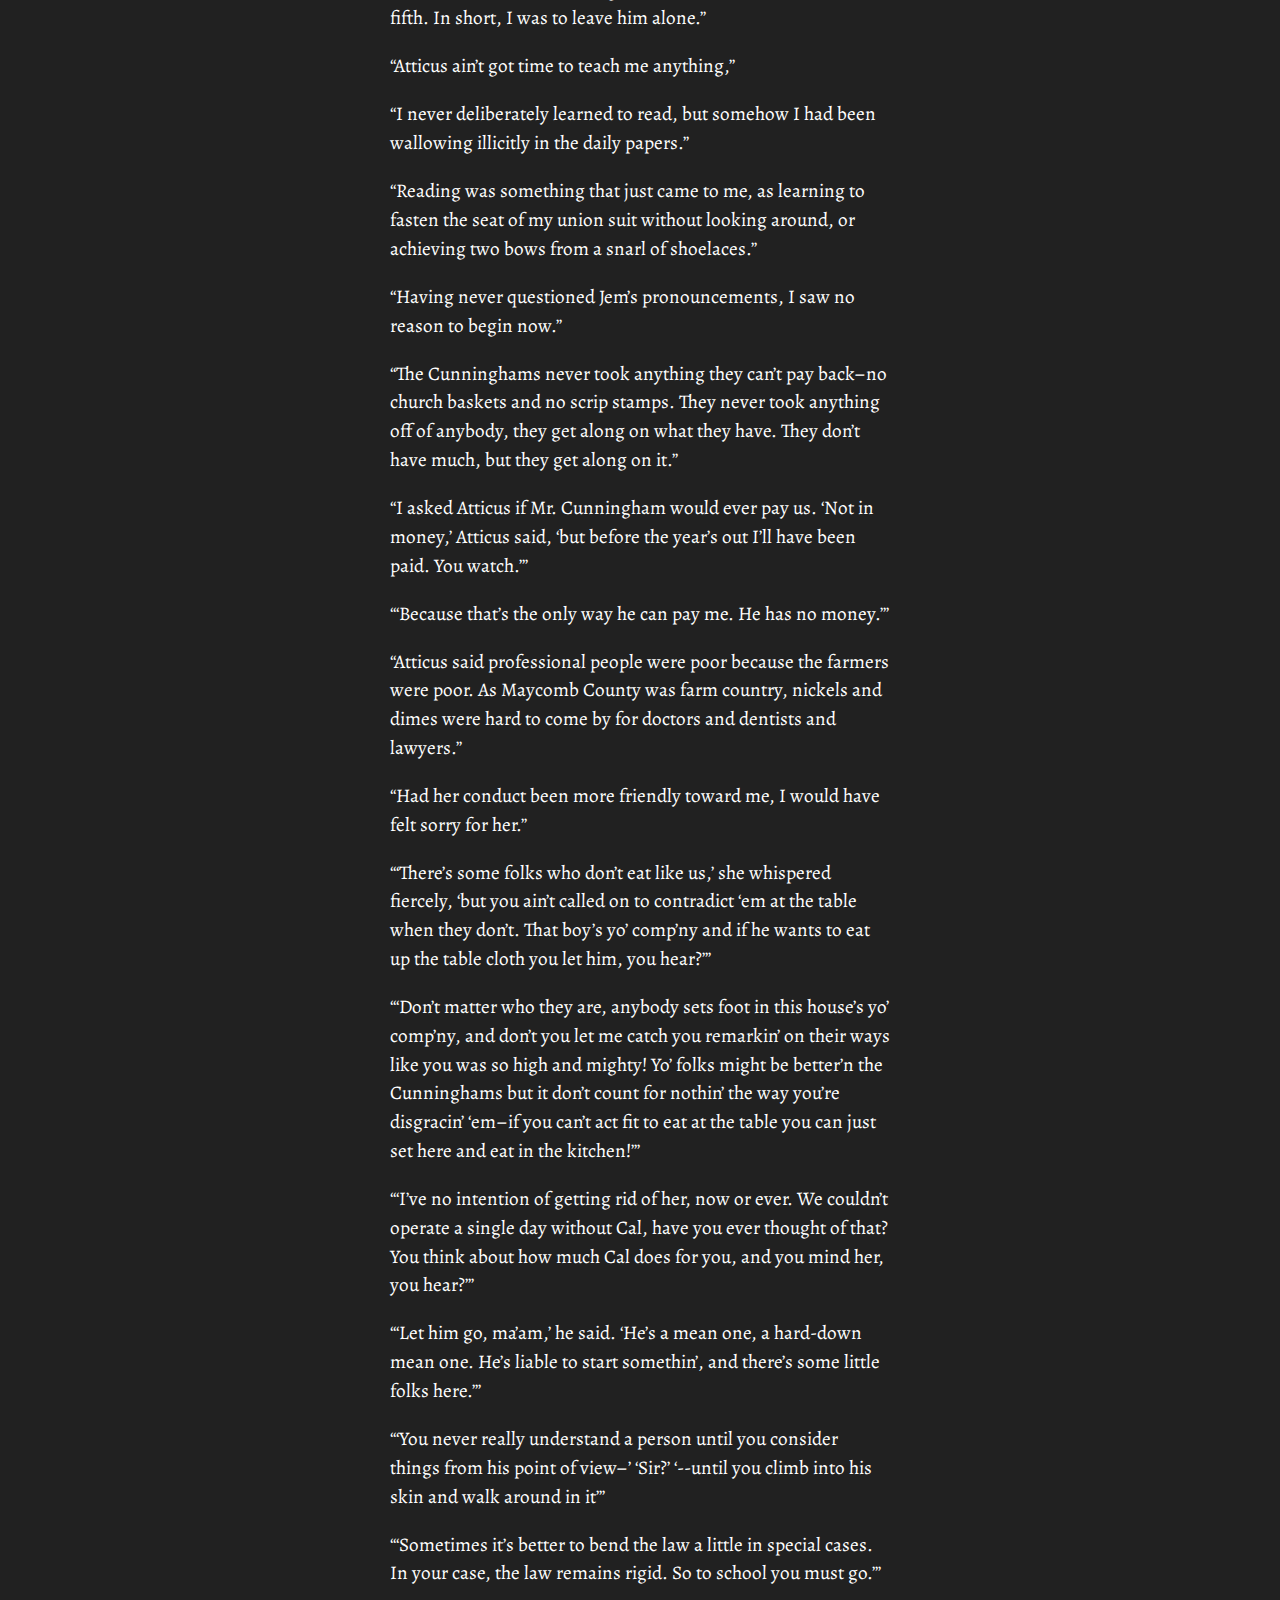
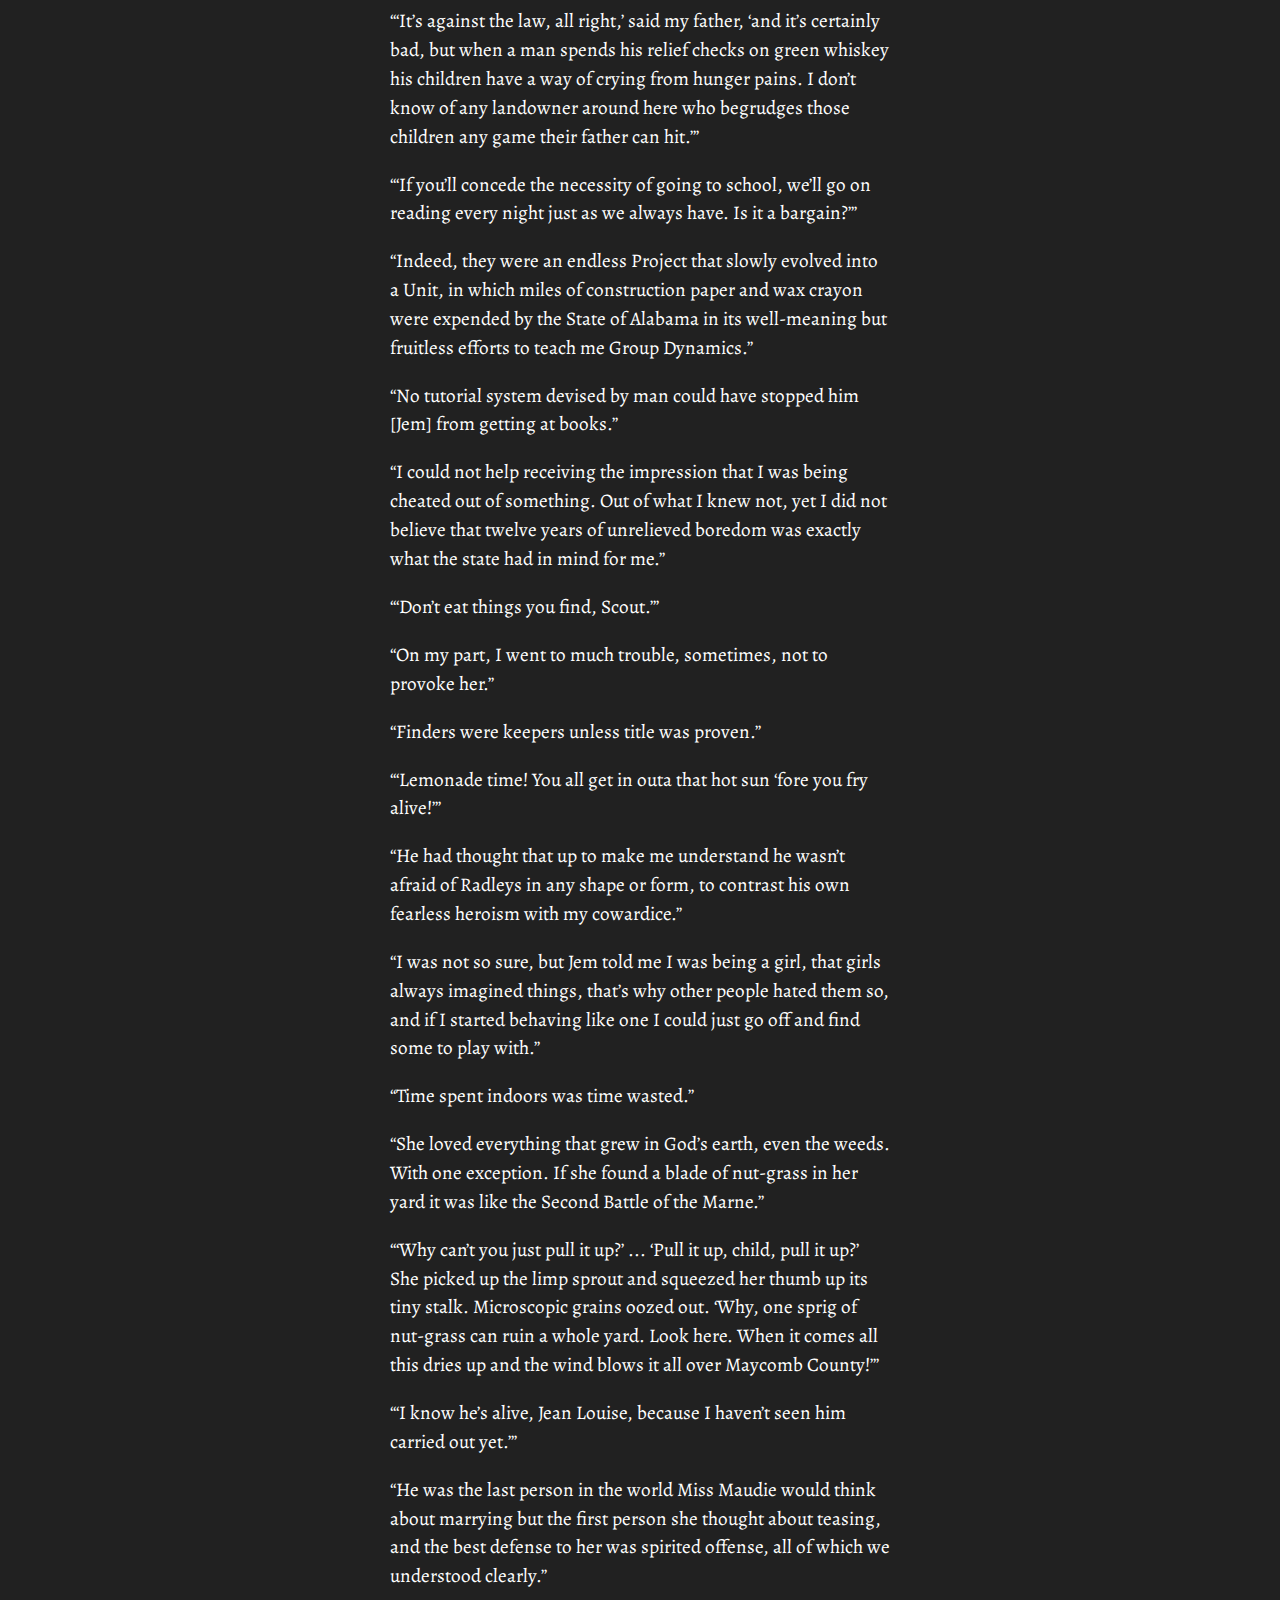
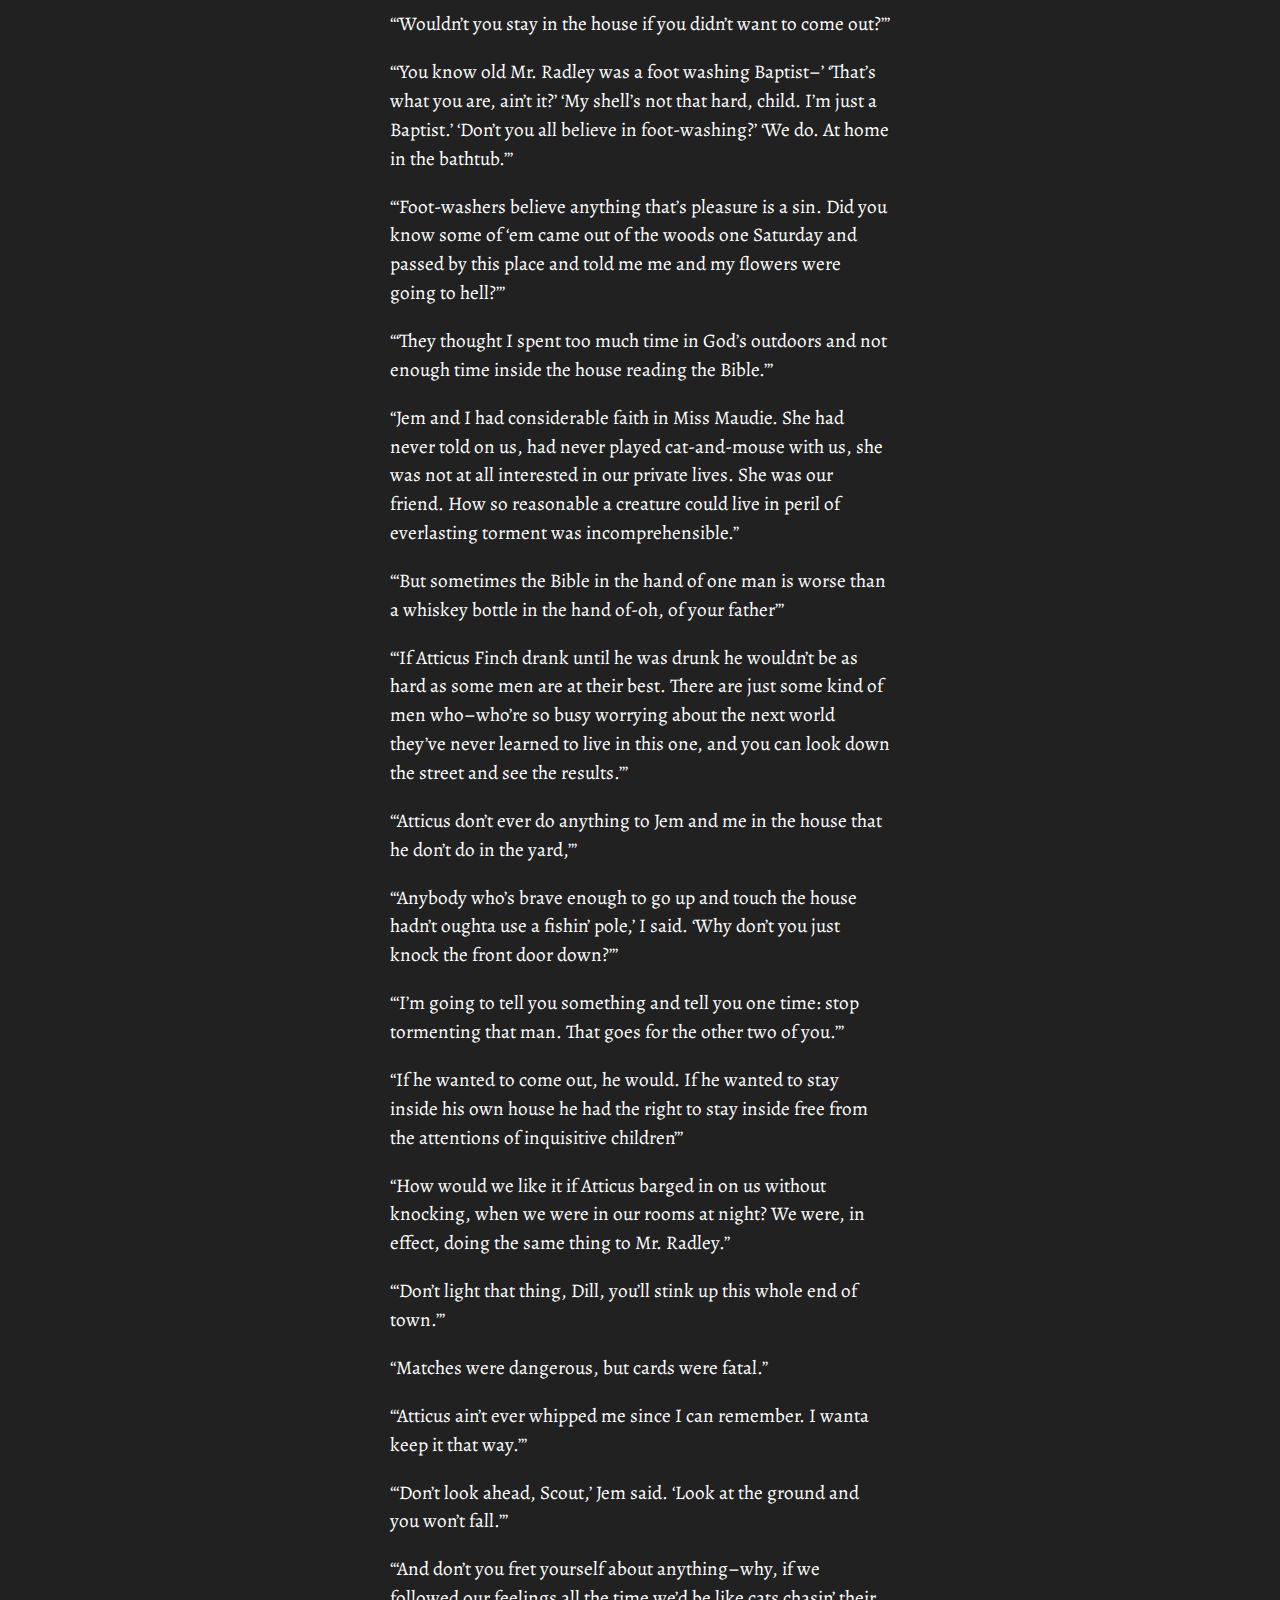
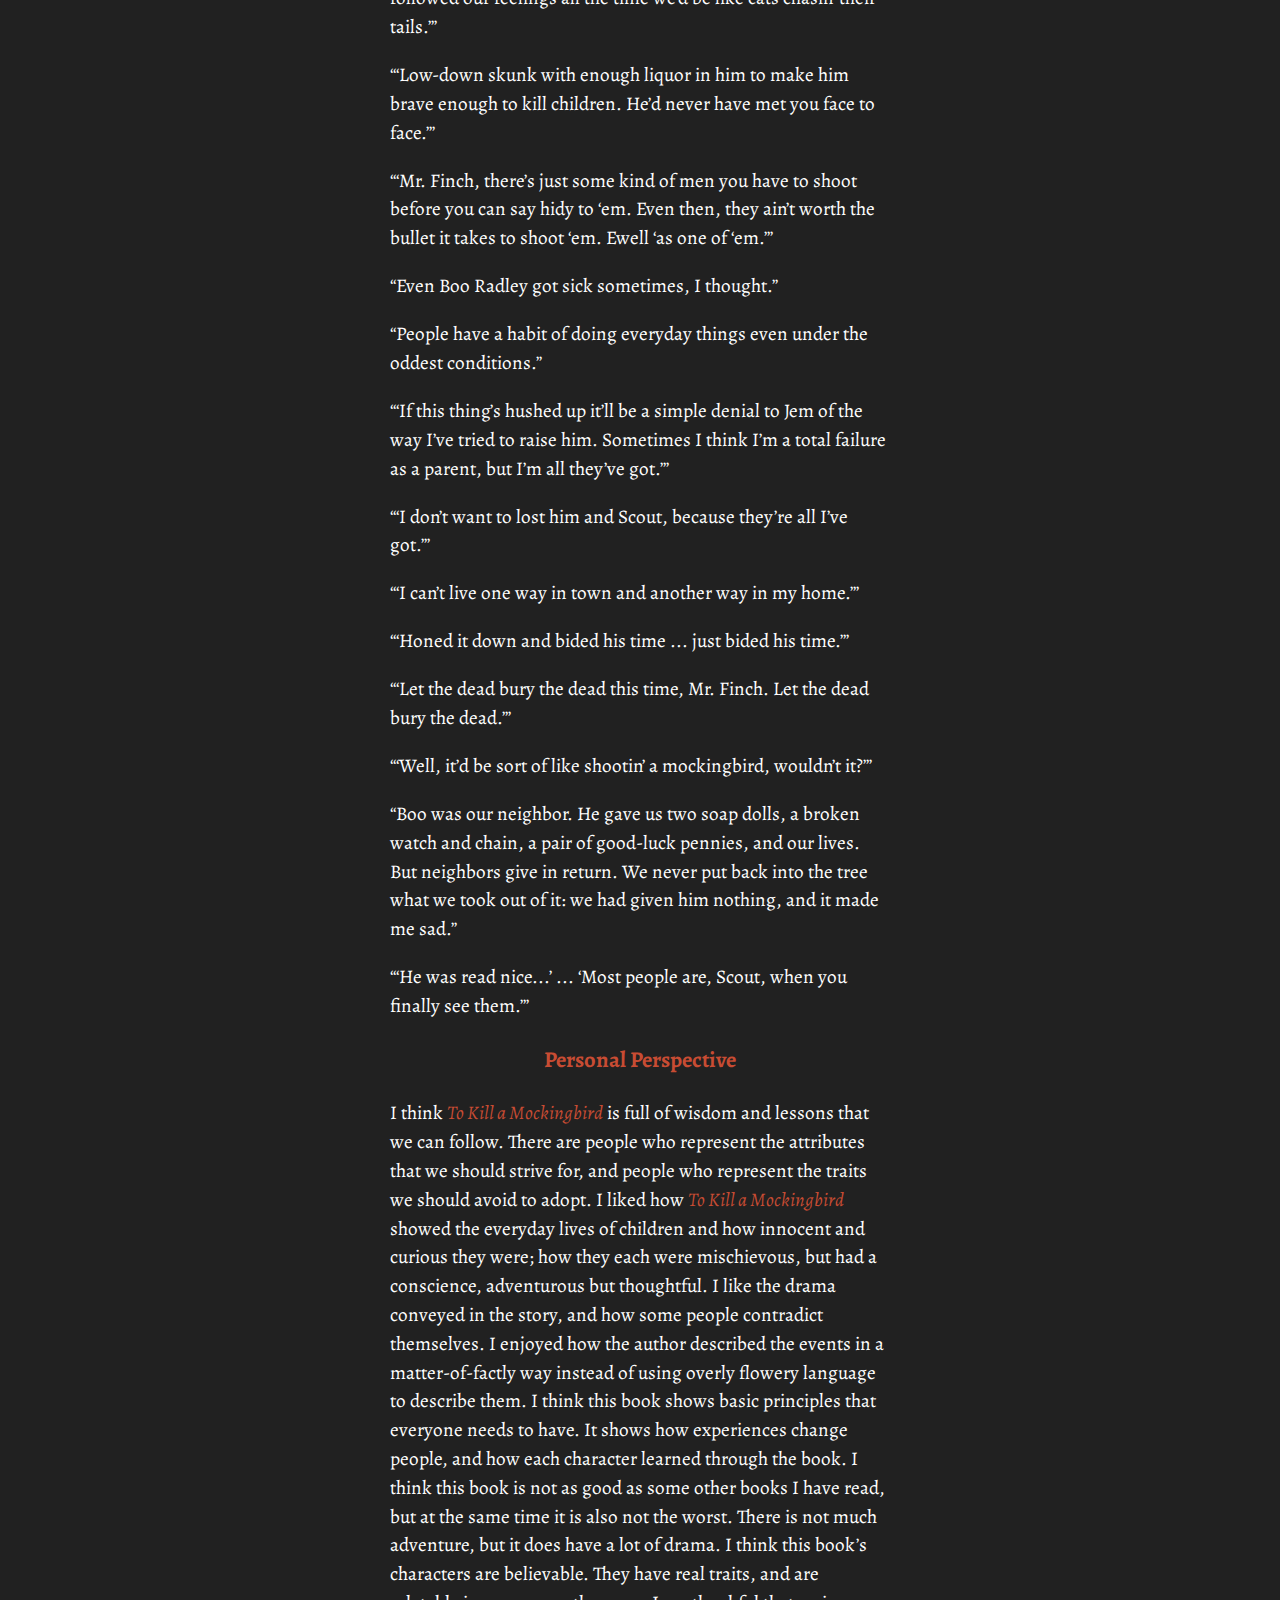
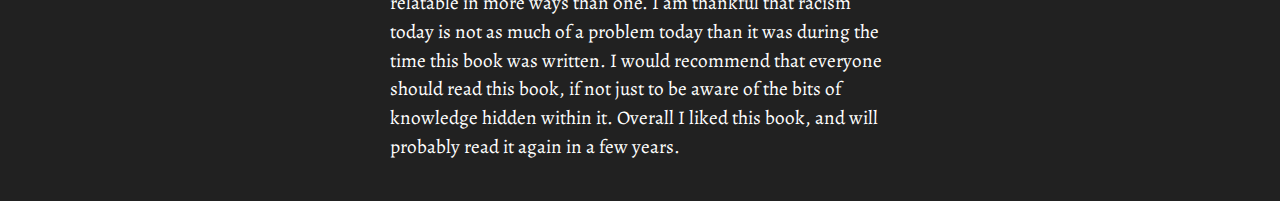
==== commit f99197af: "update" ====
--- a/index.html
+++ b/index.html
@@ -14,8 +14,9 @@
   <h1>To Kill a Mockingbird</h1>
 <h2>Hall's Hefty Hearings</h2>
 <p><img src="IMAGES/tkam.png" alt="Mockingbird Image" /></p>
+<h3>Foreward</h3>
 <p>Harper Lee wrote <em>To Kill a Mockingbird</em> as a prequel to another book she wrote: <em>Go Set a Watchman</em>.  The publishers told her she needed to explain the background and context of  <em>Go Set a Watchman</em>, so she wrote <em>To Kill a Mockingbird</em>.  Harper Lee’s father was a lawyer, and many events from her life inspired her to write this book.  The characters in the book are based on people she knew, one example being Dill who was based on Truman Capote.  This book covers the topics of racism, the innocence and adventurousness of children, and literacy.  Harper said that through <em>To Kill a Mockingbird</em> she said what she wanted to, and would not say it again.  She showed the discrimination and hate that was shown to black people even after slavery was abolished.  She never wrote any books after this one.  She went on to win metals for her books, and was a big supporter of the Civil Rights movement.</p>
-<hr />
+<h3>Wise Quotes</h3>
 <p>“If the judge released Arthur, Mr. Radly would see to it that Arthur gave no further trouble.  Knowing that Mr. Radley’s word was his bond, the judge was glad to do so.”</p>
 <p>“Boo wasn’t crazy, he was high-strung at times.  It was all right to shut him up, Mr. Radley conceded, but insisted that Boo not be charged with anything: he was not a criminal.”</p>
 <p>“‘You’re scared,’ Dill said, the first day.  ‘Ain’t scared, just respectful,’”</p>
@@ -82,7 +83,7 @@
 <p>“‘Well, it’d be sort of like shootin’ a mockingbird, wouldn’t it?’”</p>
 <p>“Boo was our neighbor.  He gave us two soap dolls, a broken watch and chain, a pair of good-luck pennies, and our lives.  But neighbors give in return.  We never put back into the tree what we took out of it: we had given him nothing, and it made me sad.”</p>
 <p>“‘He was read nice...’ ... ‘Most people are, Scout, when you finally see them.’”</p>
-<hr />
+<h3>Personal Perspective</h3>
 <p>I think <em>To Kill a Mockingbird</em> is full of wisdom and lessons that we can follow.  There are people who represent the attributes that we should strive for, and people who represent the traits we should avoid to adopt.  I liked how <em>To Kill a Mockingbird</em> showed the everyday lives of children and how innocent and curious they were; how they each were mischievous, but had a conscience, adventurous but thoughtful.  I like the drama conveyed in the story, and how some people contradict themselves.  I enjoyed how the author described the events in a matter-of-factly way instead of using overly flowery language to describe them.  I think this book shows basic principles that everyone needs to have.  It shows how experiences change people, and how each character learned through the book.  I think this book is not as good as some other books I have read, but at the same time it is also not the worst.  There is not much adventure, but it does have a lot of drama.  I think this book’s characters are believable.  They have real traits, and are relatable in more ways than one.  I am thankful that racism today is not as much of a problem today than it was during the time this book was written.  I would recommend that everyone should read this book, if not just to be aware of the bits of knowledge hidden within it.  Overall I liked this book, and will probably read it again in a few years.</p>
   		</div>
 	</body>
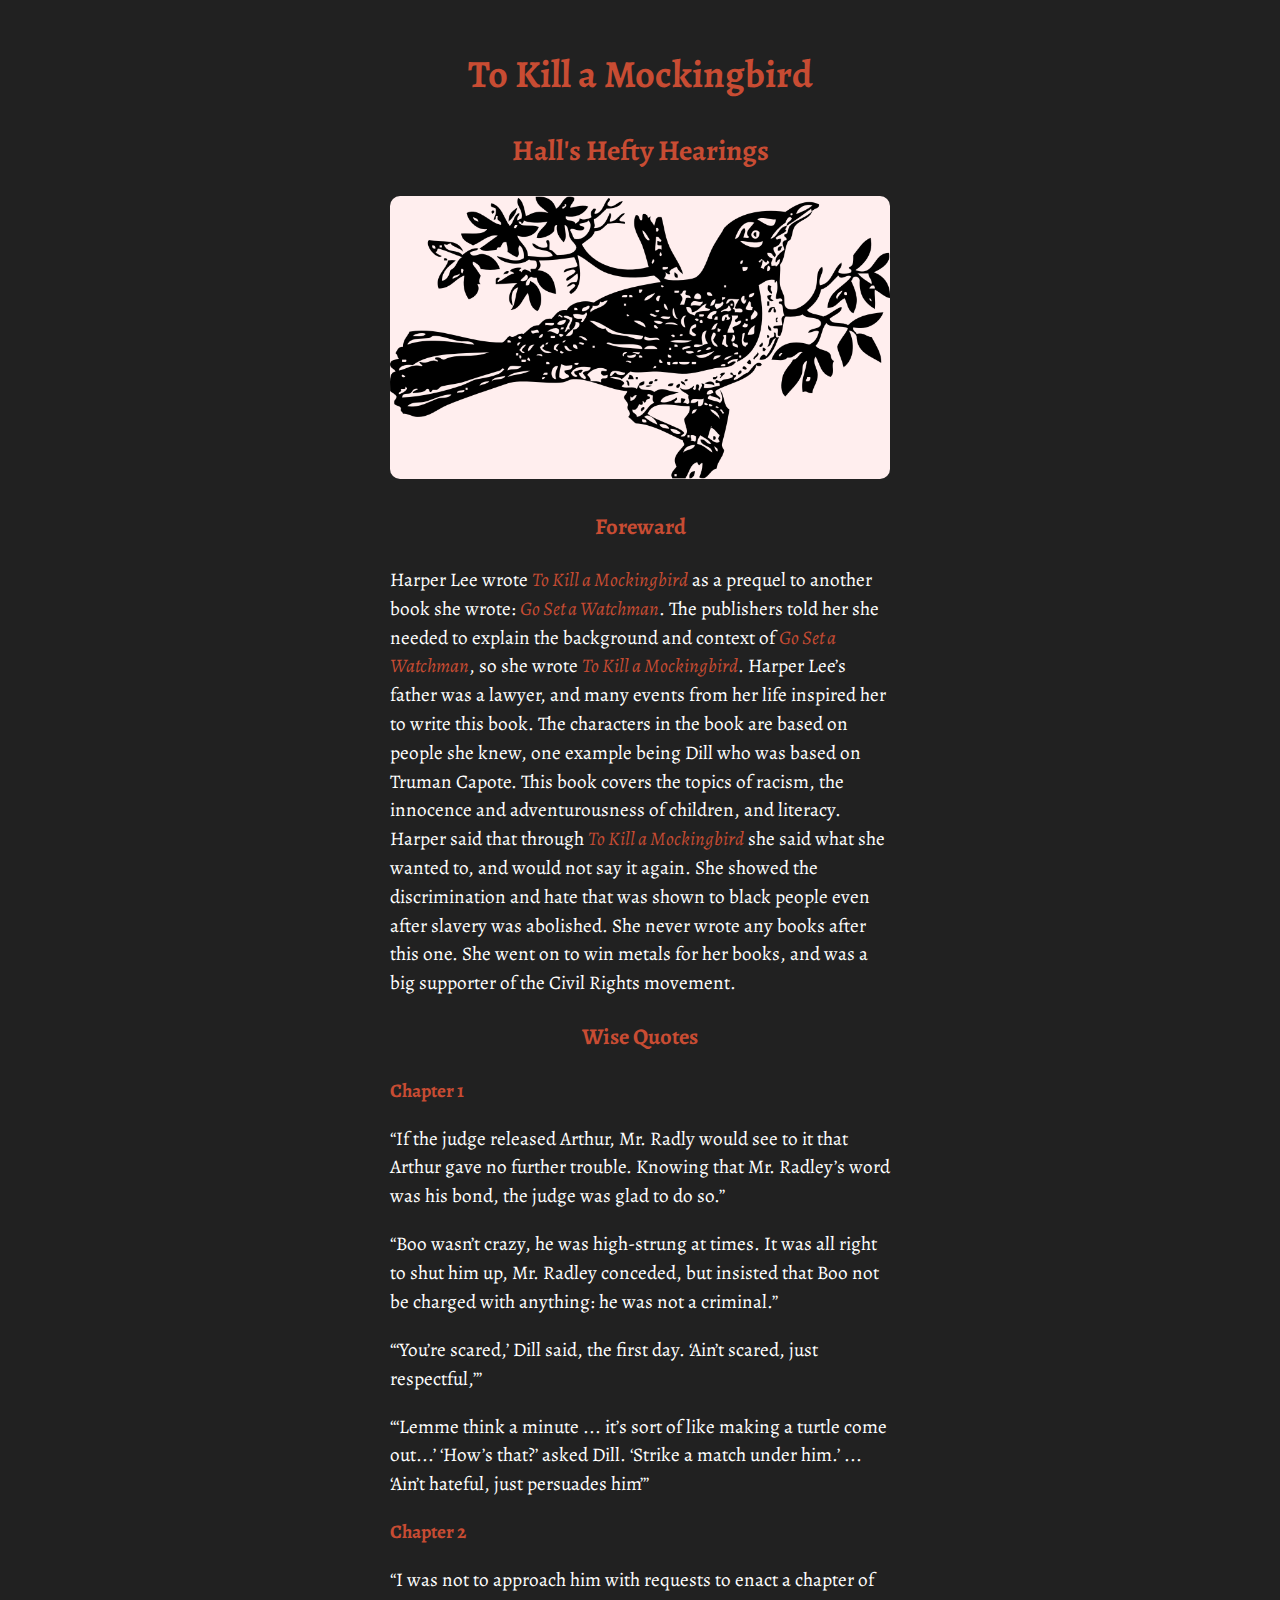
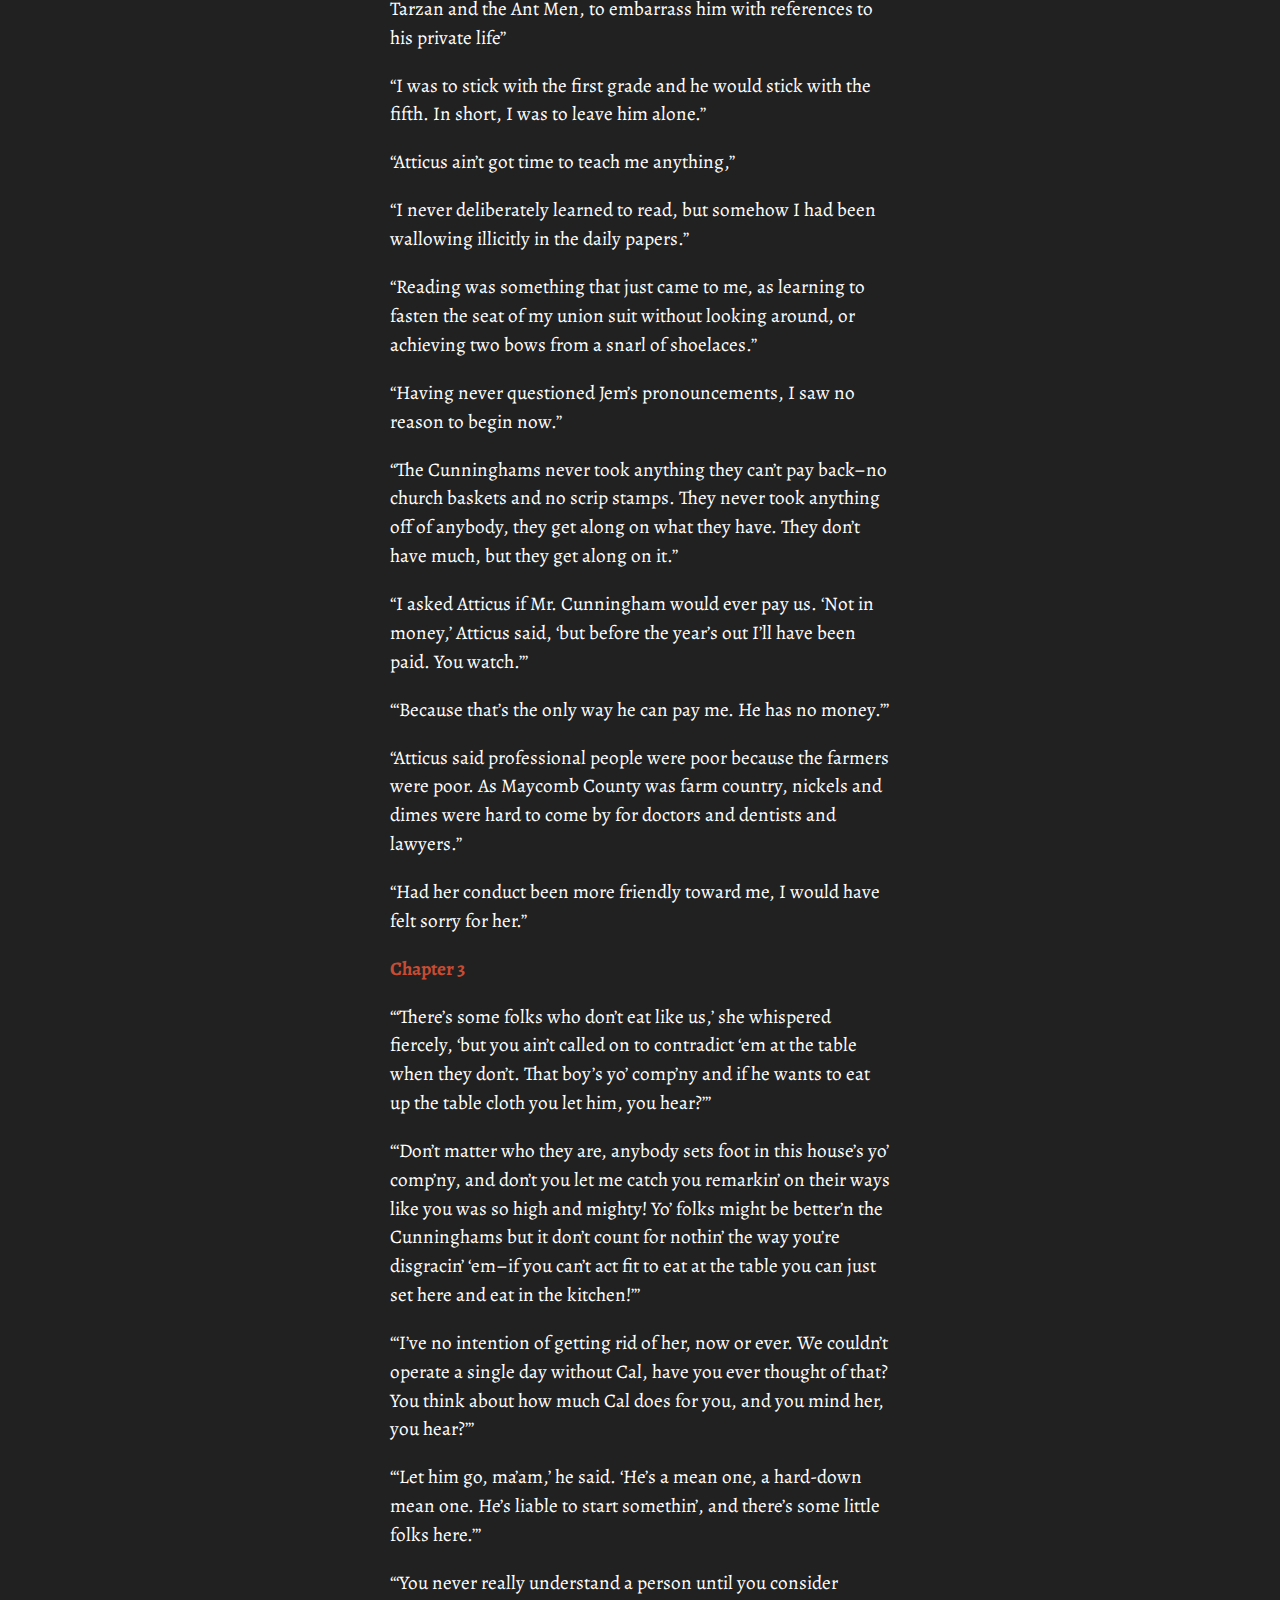
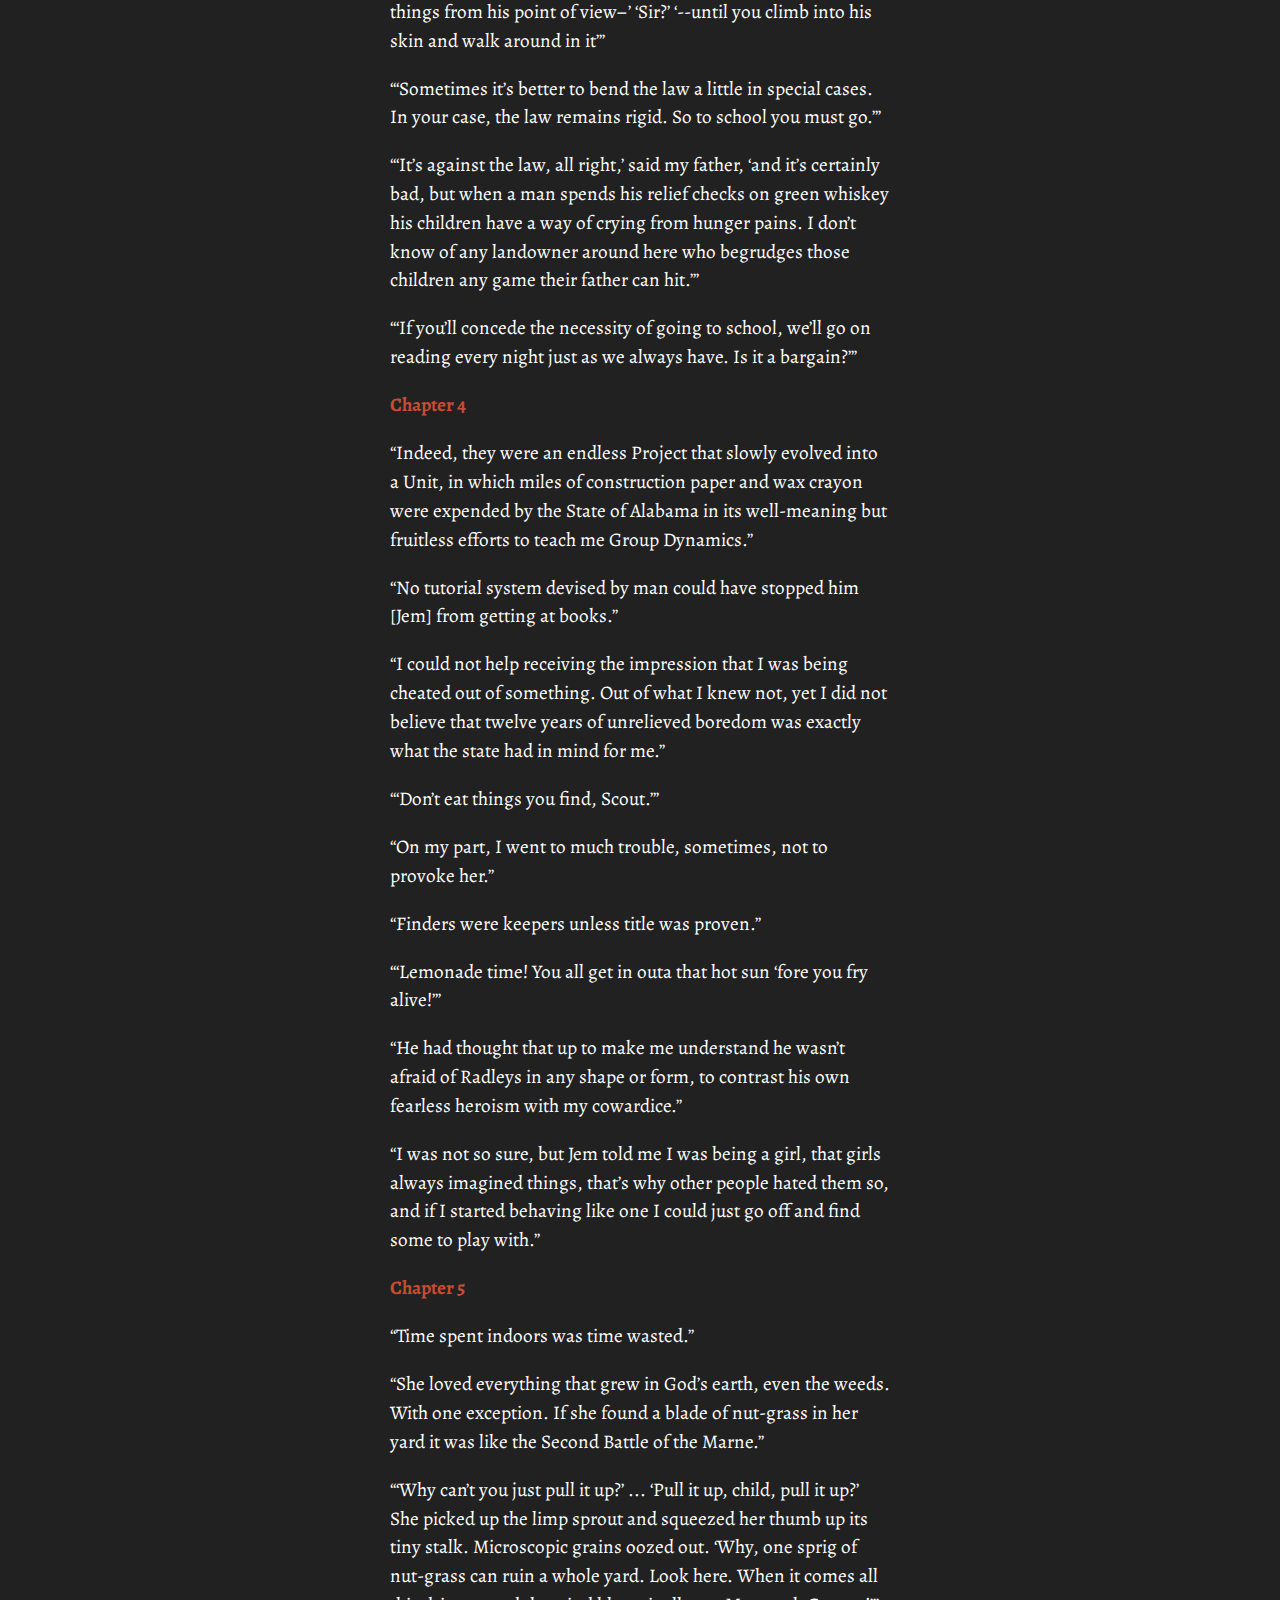
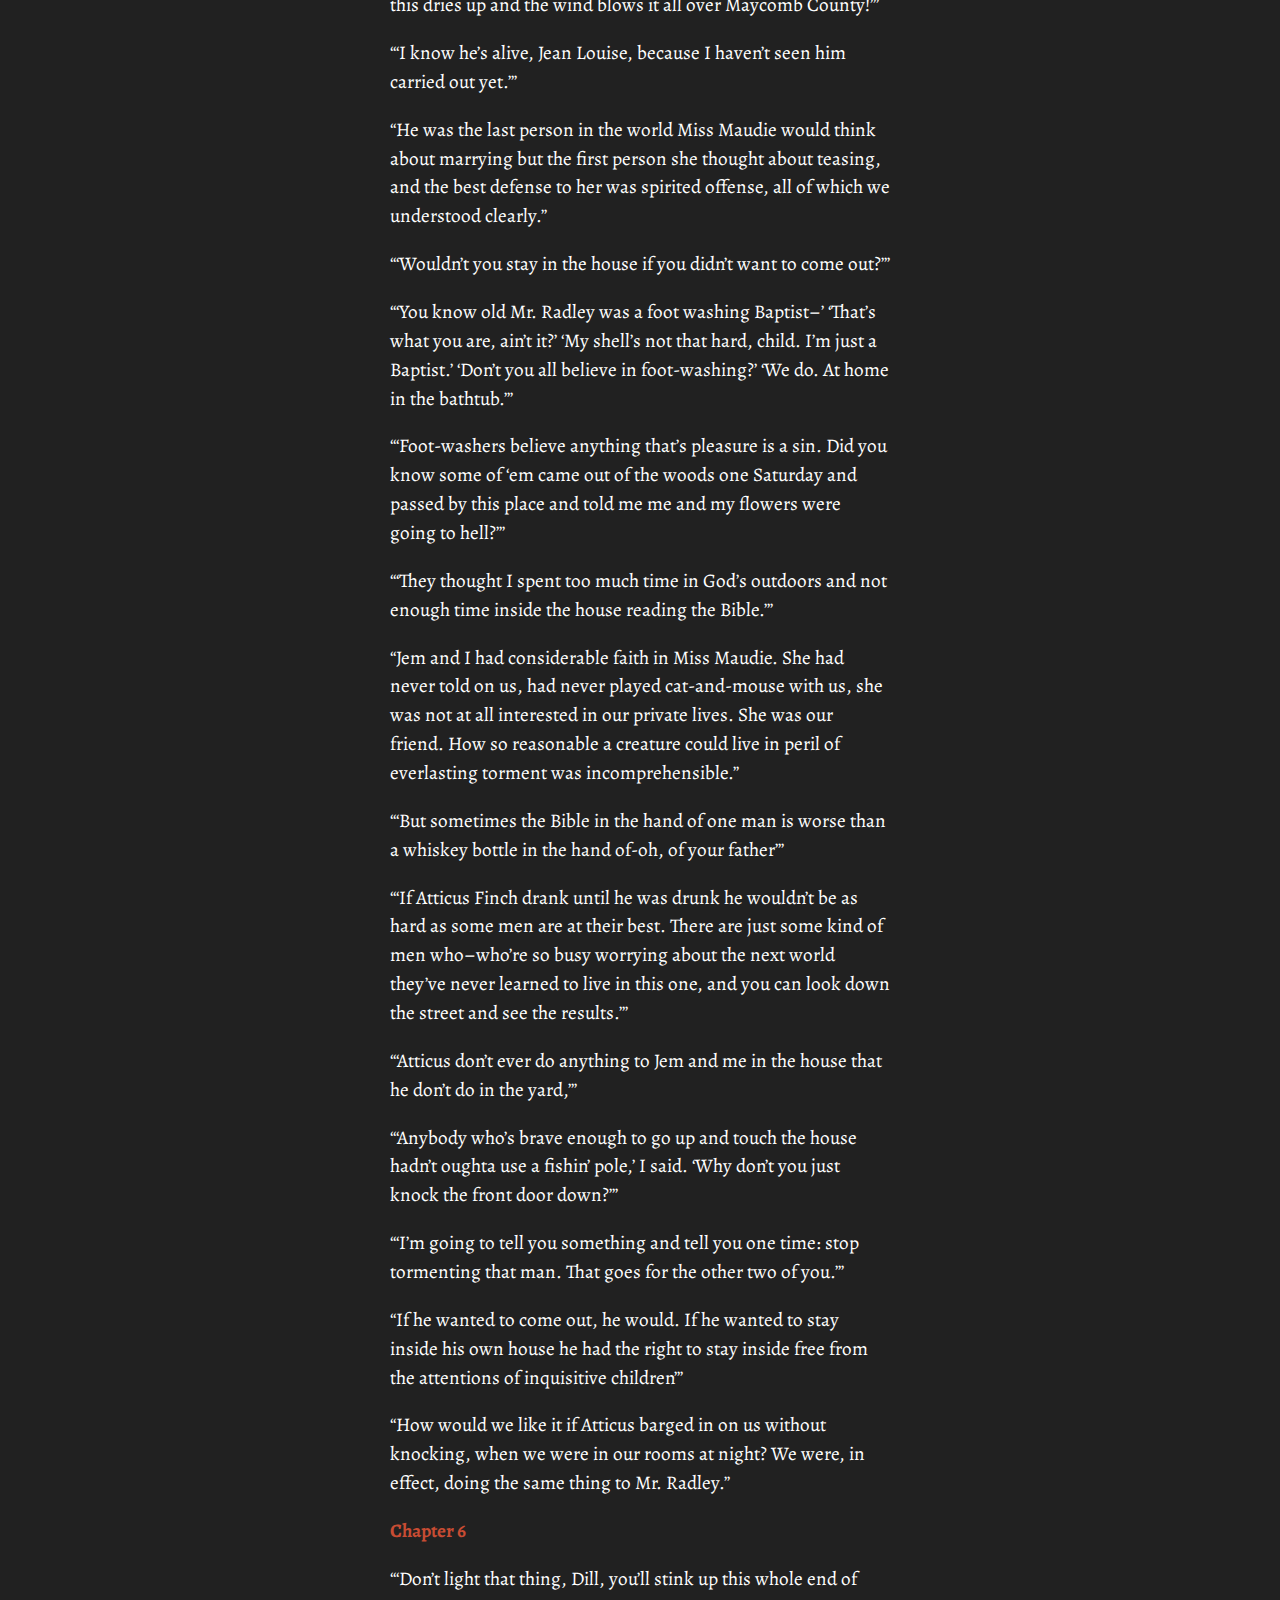
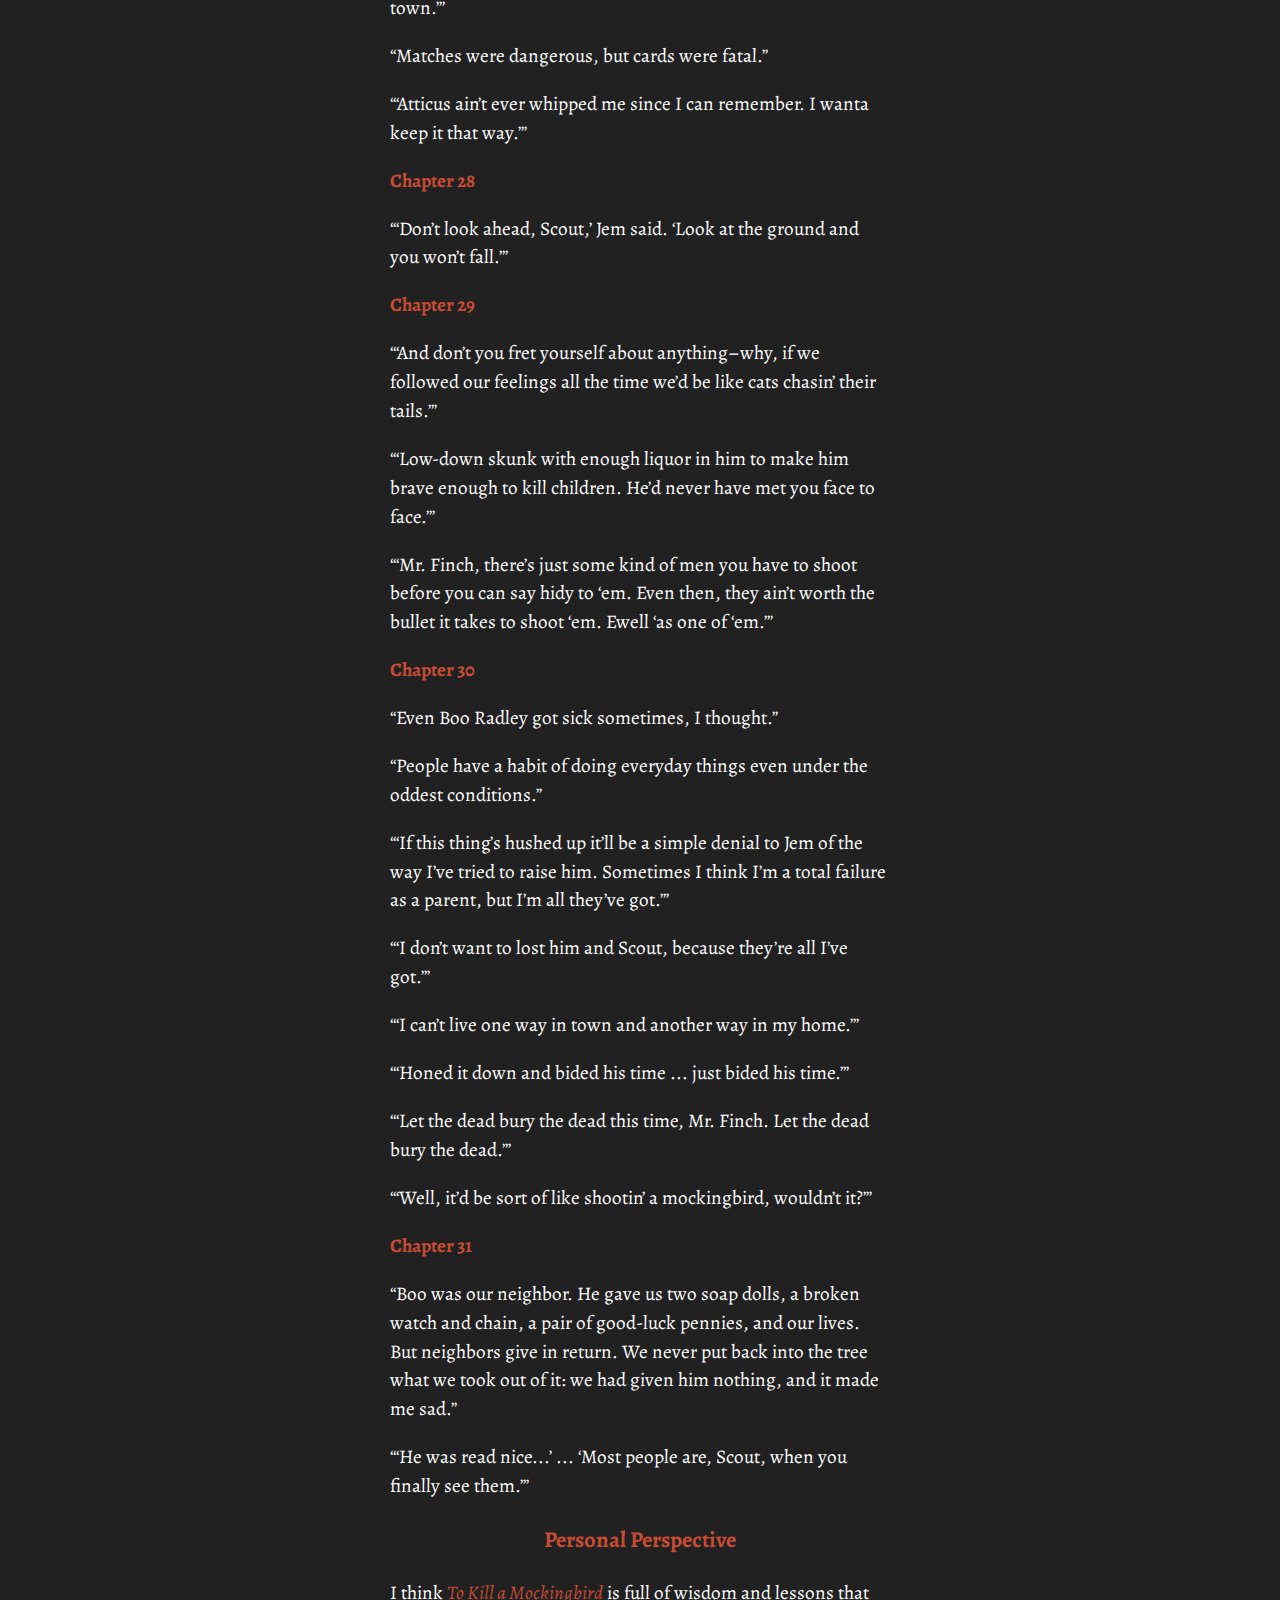
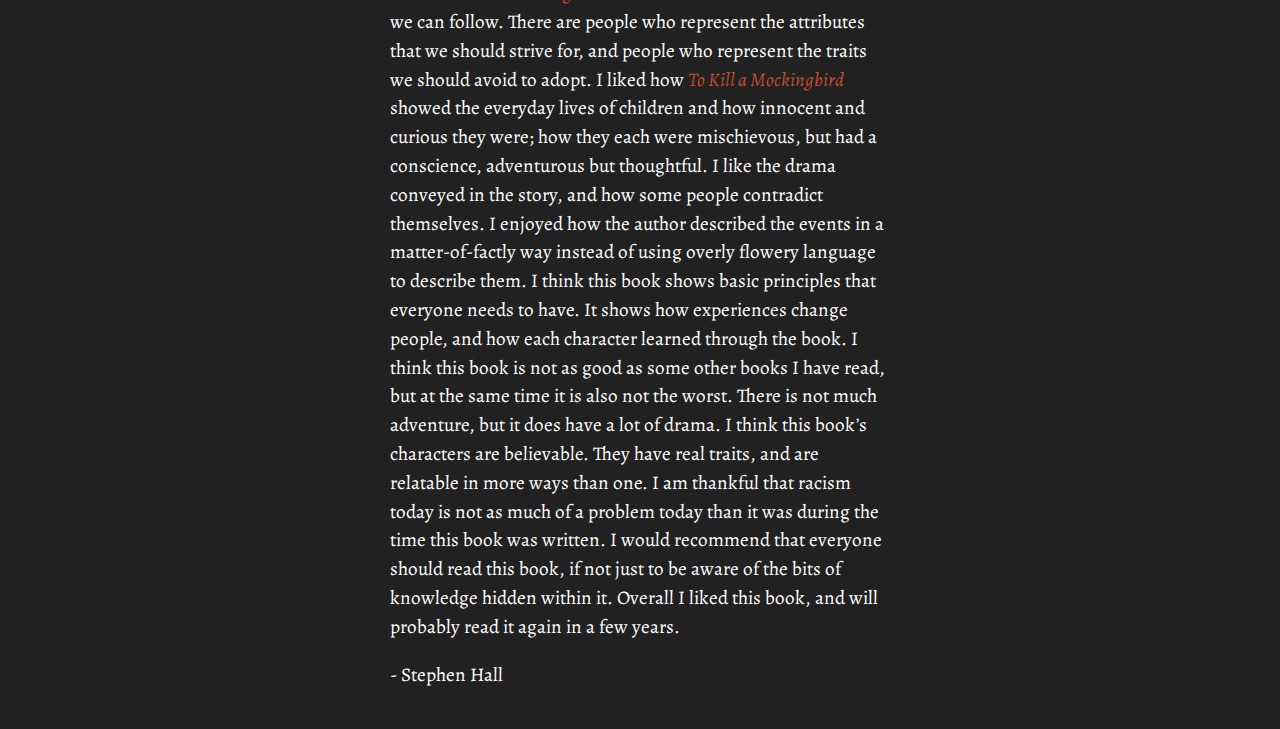
==== commit 2ef8d6be: "update" ====
--- a/index.html
+++ b/index.html
@@ -17,10 +17,12 @@
 <h3>Foreward</h3>
 <p>Harper Lee wrote <em>To Kill a Mockingbird</em> as a prequel to another book she wrote: <em>Go Set a Watchman</em>.  The publishers told her she needed to explain the background and context of  <em>Go Set a Watchman</em>, so she wrote <em>To Kill a Mockingbird</em>.  Harper Lee’s father was a lawyer, and many events from her life inspired her to write this book.  The characters in the book are based on people she knew, one example being Dill who was based on Truman Capote.  This book covers the topics of racism, the innocence and adventurousness of children, and literacy.  Harper said that through <em>To Kill a Mockingbird</em> she said what she wanted to, and would not say it again.  She showed the discrimination and hate that was shown to black people even after slavery was abolished.  She never wrote any books after this one.  She went on to win metals for her books, and was a big supporter of the Civil Rights movement.</p>
 <h3>Wise Quotes</h3>
+<p><strong>Chapter 1</strong></p>
 <p>“If the judge released Arthur, Mr. Radly would see to it that Arthur gave no further trouble.  Knowing that Mr. Radley’s word was his bond, the judge was glad to do so.”</p>
 <p>“Boo wasn’t crazy, he was high-strung at times.  It was all right to shut him up, Mr. Radley conceded, but insisted that Boo not be charged with anything: he was not a criminal.”</p>
 <p>“‘You’re scared,’ Dill said, the first day.  ‘Ain’t scared, just respectful,’”</p>
 <p>“‘Lemme think a minute ... it’s sort of like making a turtle come out...’ ‘How’s that?’ asked Dill. ‘Strike a match under him.’ ... ‘Ain’t hateful, just persuades him’”</p>
+<p><strong>Chapter 2</strong></p>
 <p>“I was not to approach him with requests to enact a chapter of Tarzan and the Ant Men, to embarrass him with references to his private life”</p>
 <p>“I was to stick with the first grade and he would stick with the fifth.  In short, I was to leave him alone.”</p>
 <p>“Atticus ain’t got time to teach me anything,”</p>
@@ -32,6 +34,7 @@
 <p>“‘Because that’s the only way he can pay me.  He has no money.’”</p>
 <p>“Atticus said professional people were poor because the farmers were poor.  As Maycomb County was farm country, nickels and dimes were hard to come by for doctors and dentists and lawyers.”</p>
 <p>“Had her conduct been more friendly toward me, I would have felt sorry for her.”</p>
+<p><strong>Chapter 3</strong></p>
 <p>“‘There’s some folks who don’t eat like us,’ she whispered fiercely, ‘but you ain’t called on to contradict ‘em at the table when they don’t.  That boy’s yo’ comp’ny and if he wants to eat up the table cloth you let him, you hear?’”</p>
 <p>“‘Don’t matter who they are, anybody sets foot in this house’s yo’ comp’ny, and don’t you let me catch you remarkin’ on their ways like you was so high and mighty!  Yo’ folks might be better’n the Cunninghams but it don’t count for nothin’ the way you’re disgracin’ ‘em–if you can’t act fit to eat at the table you can just set here and eat in the kitchen!’”</p>
 <p>“‘I’ve no intention of getting rid of her, now or ever.  We couldn’t operate a single day without Cal, have you ever thought of that?  You think about how much Cal does for you, and you mind her, you hear?’”</p>
@@ -40,6 +43,7 @@
 <p>“‘Sometimes it’s better to bend the law a little in special cases.  In your case, the law remains rigid.  So to school you must go.’”</p>
 <p>“‘It’s against the law, all right,’ said my father, ‘and it’s certainly bad, but when a man spends his relief checks on green whiskey his children have a way of crying from hunger pains.  I don’t know of any landowner around here who begrudges those children any game their father can hit.’”</p>
 <p>“‘If you’ll concede the necessity of going to school, we’ll go on reading every night just as we always have.  Is it a bargain?’”</p>
+<p><strong>Chapter 4</strong></p>
 <p>“Indeed, they were an endless Project that slowly evolved into a Unit, in which miles of construction paper and wax crayon were expended by the State of Alabama in its well-meaning but fruitless efforts to teach me Group Dynamics.”</p>
 <p>“No tutorial system devised by man could have stopped him [Jem] from getting at books.”</p>
 <p>“I could not help receiving the impression that I was being cheated out of something.  Out of what I knew not, yet I did not believe that twelve years of unrelieved boredom was exactly what the state had in mind for me.”</p>
@@ -49,6 +53,7 @@
 <p>“‘Lemonade time! You all get in outa that hot sun ‘fore you fry alive!’”</p>
 <p>“He had thought that up to make me understand he wasn’t afraid of Radleys in any shape or form, to contrast his own fearless heroism with my cowardice.”</p>
 <p>“I was not so sure, but Jem told me I was being a girl, that girls always imagined things, that’s why other people hated them so, and if I started behaving like one I could just go off and find some to play with.”</p>
+<p><strong>Chapter 5</strong></p>
 <p>“Time spent indoors was time wasted.”</p>
 <p>“She loved everything that grew in God’s earth, even the weeds.  With one exception.  If she found a blade of nut-grass in her yard it was like the Second Battle of the Marne.”</p>
 <p>“‘Why can’t you just pull it up?’ ... ‘Pull it up, child, pull it up?’ She picked up the limp sprout and squeezed her thumb up its tiny stalk.  Microscopic grains oozed out.  ‘Why, one sprig of nut-grass can ruin a whole yard.  Look here.  When it comes all this dries up and the wind blows it all over Maycomb County!’”</p>
@@ -66,13 +71,17 @@
 <p>“‘I’m going to tell you something and tell you one time: stop tormenting that man. That goes for the other two of you.’”</p>
 <p>“If he wanted to come out, he would.  If he wanted to stay inside his own house he had the right to stay inside free from the attentions of inquisitive children’”</p>
 <p>“How would we like it if Atticus barged in on us without knocking, when we were in our rooms at night?  We were, in effect, doing the same thing to Mr. Radley.”</p>
+<p><strong>Chapter 6</strong></p>
 <p>“‘Don’t light that thing, Dill, you’ll stink up this whole end of town.’”</p>
 <p>“Matches were dangerous, but cards were fatal.”</p>
 <p>“‘Atticus ain’t ever whipped me since I can remember. I wanta keep it that way.’”</p>
+<p><strong>Chapter 28</strong></p>
 <p>“‘Don’t look ahead, Scout,’ Jem said. ‘Look at the ground and you won’t fall.’”</p>
+<p><strong>Chapter 29</strong></p>
 <p>“‘And don’t you fret yourself about anything–why, if we followed our feelings all the time we’d be like cats chasin’ their tails.’”</p>
 <p>“‘Low-down skunk with enough liquor in him to make him brave enough to kill children.  He’d never have met you face to face.’”</p>
 <p>“‘Mr. Finch, there’s just some kind of men you have to shoot before you can say hidy to ‘em.  Even then, they ain’t worth the bullet it takes to shoot ‘em.  Ewell ‘as one of ‘em.’”</p>
+<p><strong>Chapter 30</strong></p>
 <p>“Even Boo Radley got sick sometimes, I thought.”</p>
 <p>“People have a habit of doing everyday things even under the oddest conditions.”</p>
 <p>“‘If this thing’s hushed up it’ll be a simple denial to Jem of the way I’ve tried to raise him.  Sometimes I think I’m a total failure as a parent, but I’m all they’ve got.’”</p>
@@ -81,10 +90,12 @@
 <p>“‘Honed it down and bided his time ... just bided his  time.’”</p>
 <p>“‘Let the dead bury the dead this time, Mr. Finch.  Let the dead bury the dead.’”</p>
 <p>“‘Well, it’d be sort of like shootin’ a mockingbird, wouldn’t it?’”</p>
+<p><strong>Chapter 31</strong></p>
 <p>“Boo was our neighbor.  He gave us two soap dolls, a broken watch and chain, a pair of good-luck pennies, and our lives.  But neighbors give in return.  We never put back into the tree what we took out of it: we had given him nothing, and it made me sad.”</p>
 <p>“‘He was read nice...’ ... ‘Most people are, Scout, when you finally see them.’”</p>
 <h3>Personal Perspective</h3>
 <p>I think <em>To Kill a Mockingbird</em> is full of wisdom and lessons that we can follow.  There are people who represent the attributes that we should strive for, and people who represent the traits we should avoid to adopt.  I liked how <em>To Kill a Mockingbird</em> showed the everyday lives of children and how innocent and curious they were; how they each were mischievous, but had a conscience, adventurous but thoughtful.  I like the drama conveyed in the story, and how some people contradict themselves.  I enjoyed how the author described the events in a matter-of-factly way instead of using overly flowery language to describe them.  I think this book shows basic principles that everyone needs to have.  It shows how experiences change people, and how each character learned through the book.  I think this book is not as good as some other books I have read, but at the same time it is also not the worst.  There is not much adventure, but it does have a lot of drama.  I think this book’s characters are believable.  They have real traits, and are relatable in more ways than one.  I am thankful that racism today is not as much of a problem today than it was during the time this book was written.  I would recommend that everyone should read this book, if not just to be aware of the bits of knowledge hidden within it.  Overall I liked this book, and will probably read it again in a few years.</p>
+<p>  - Stephen Hall</p>
   		</div>
 	</body>
 </html>
